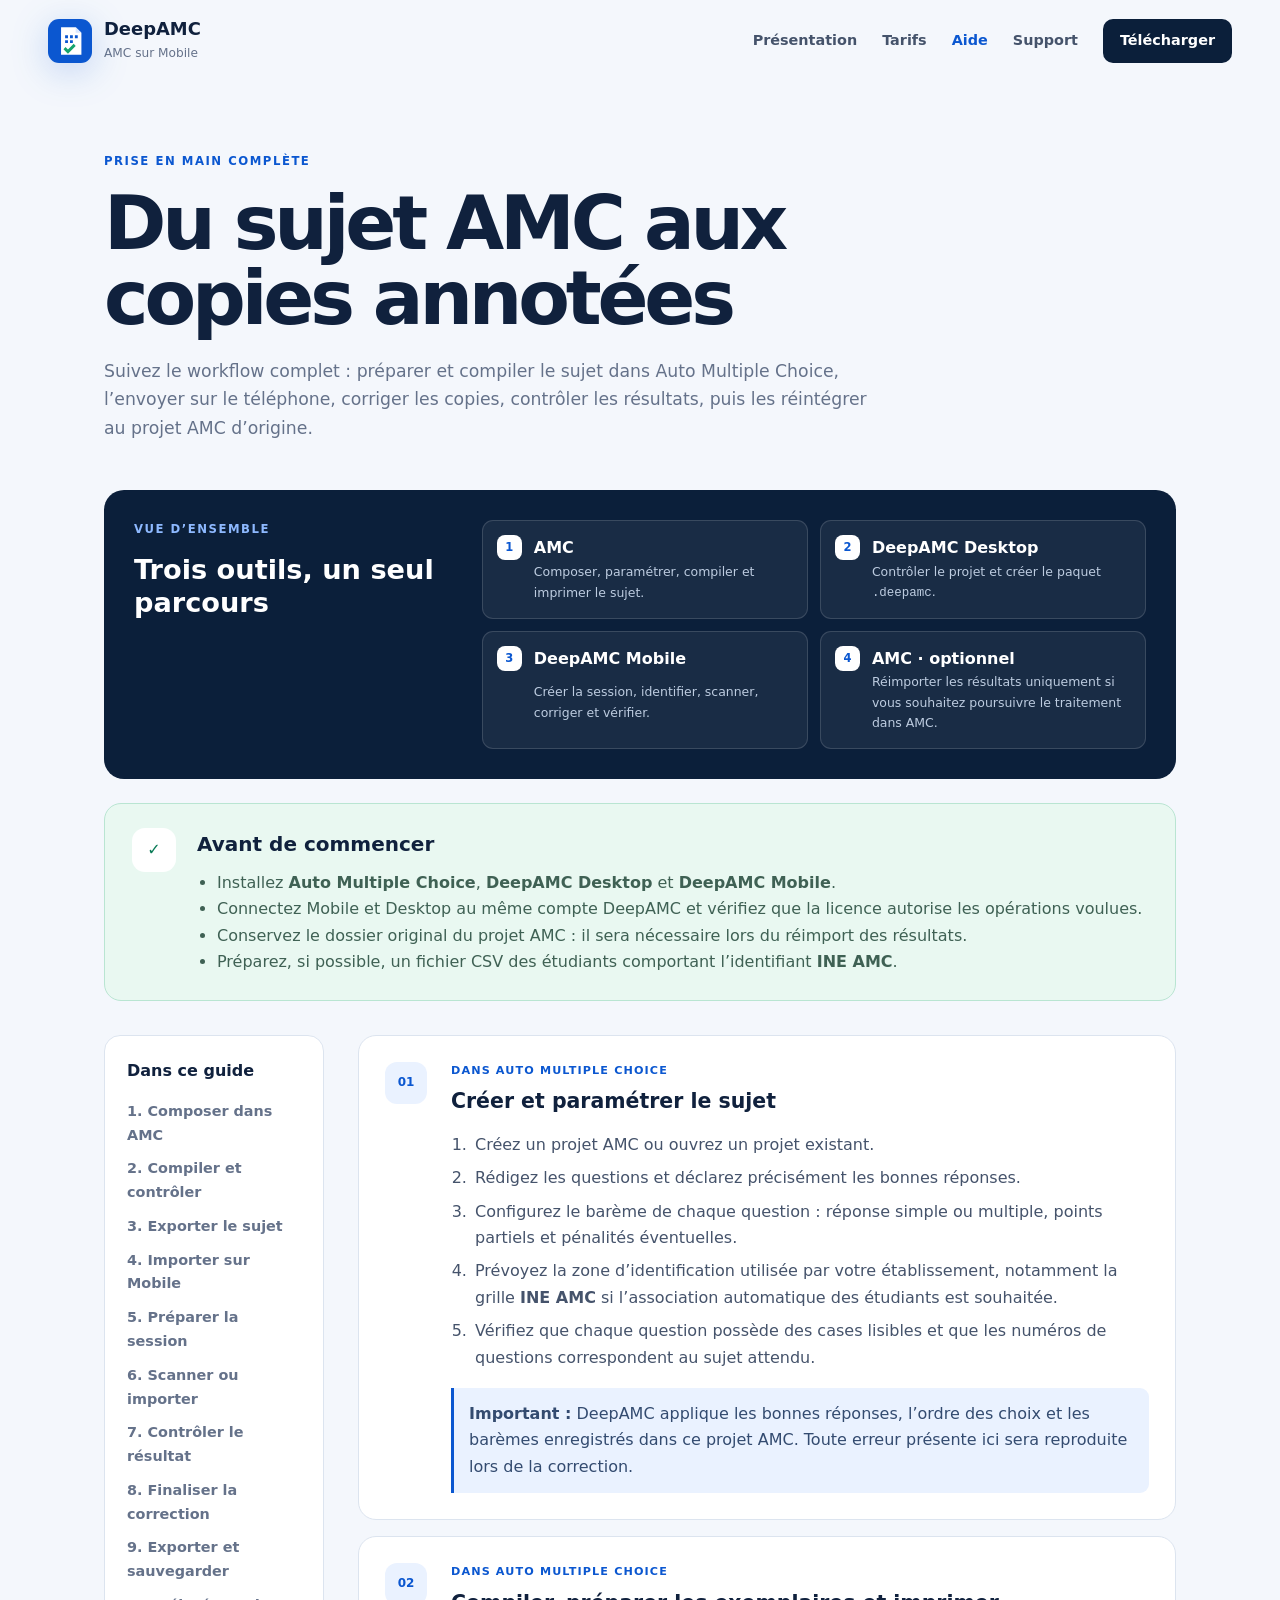
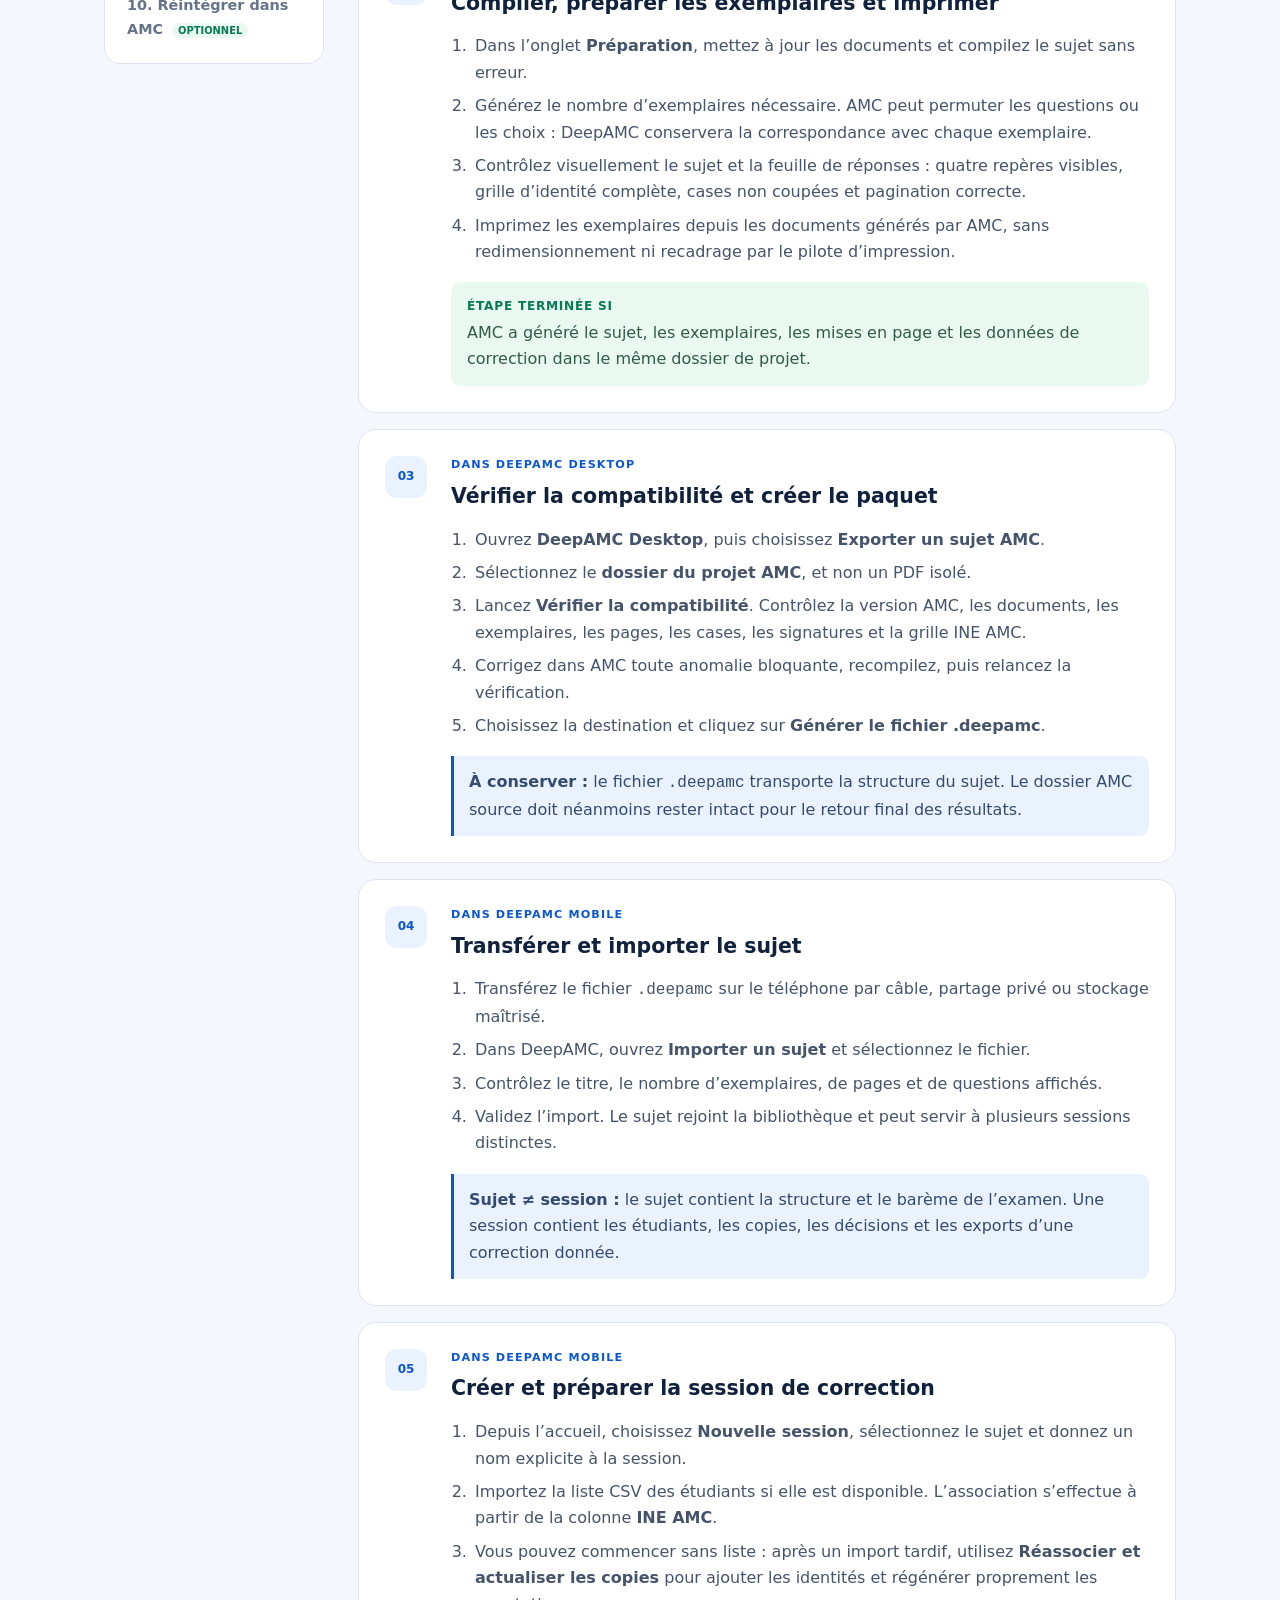
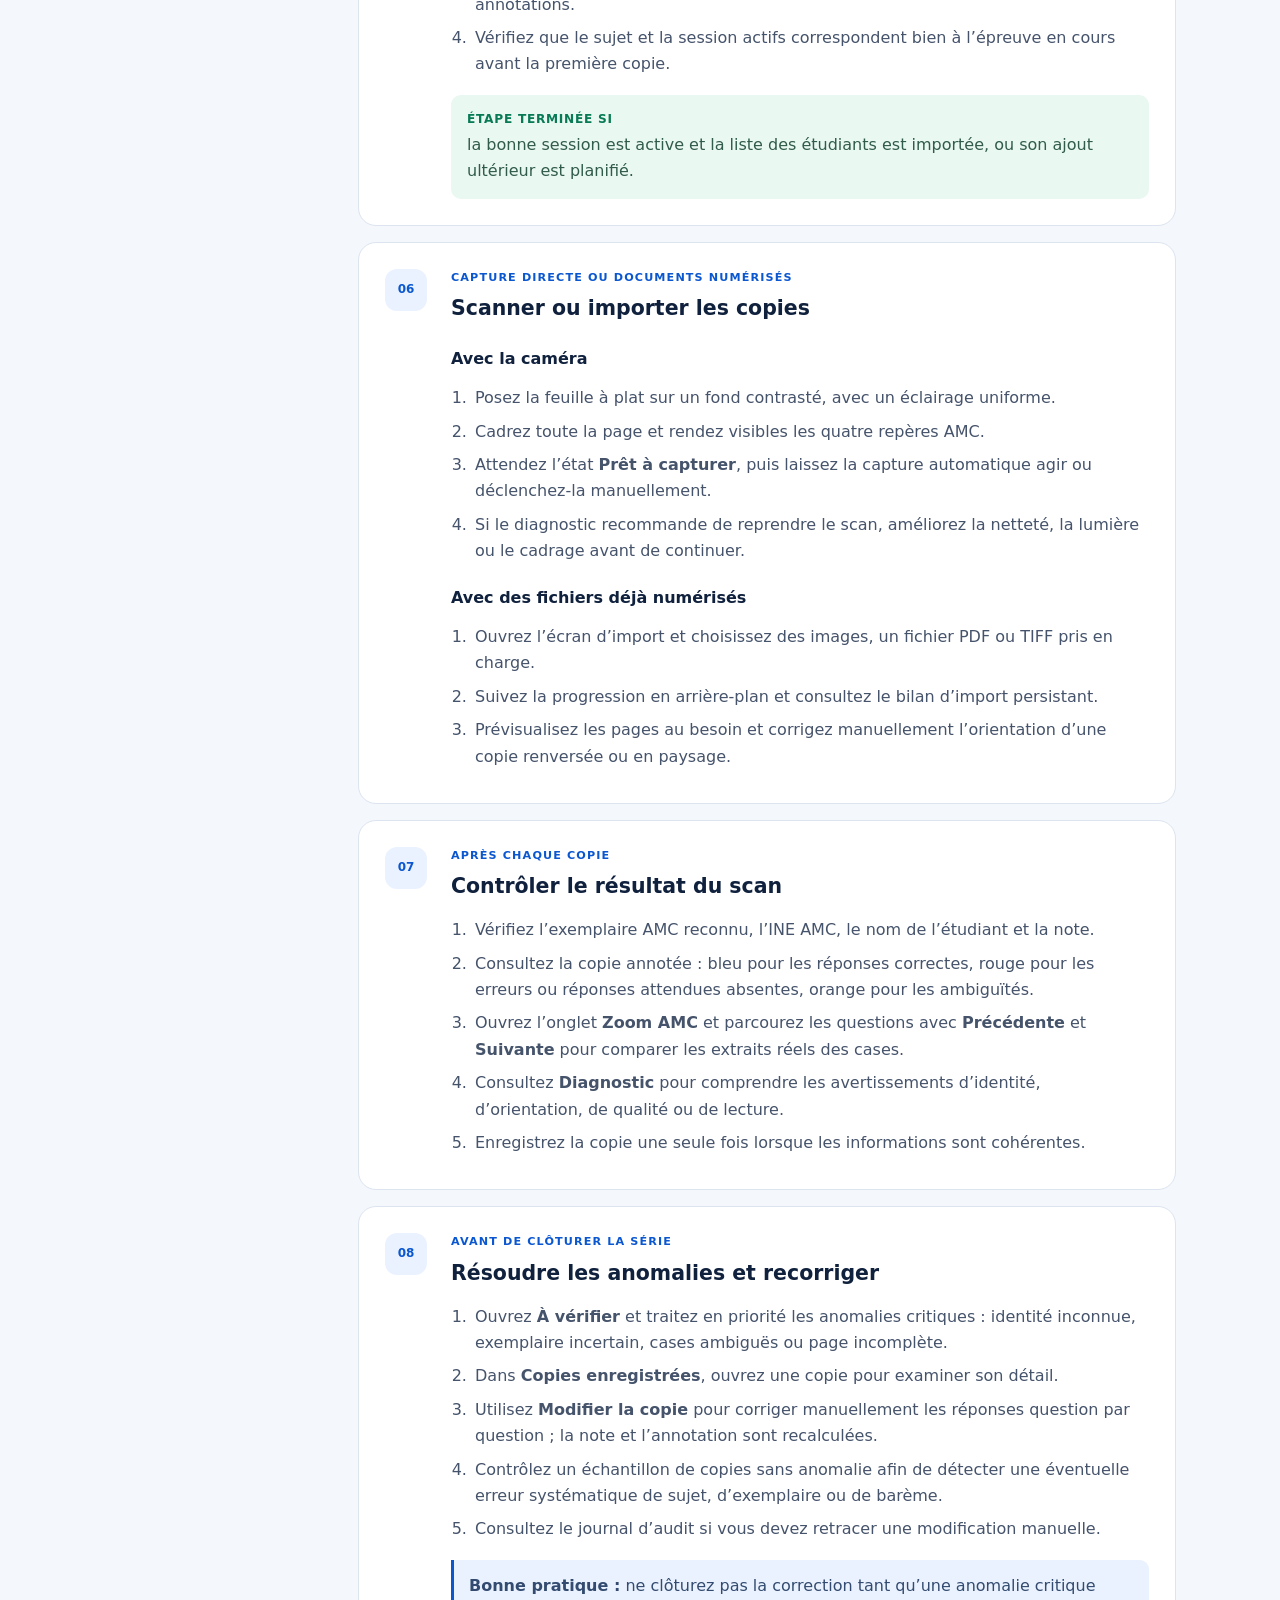
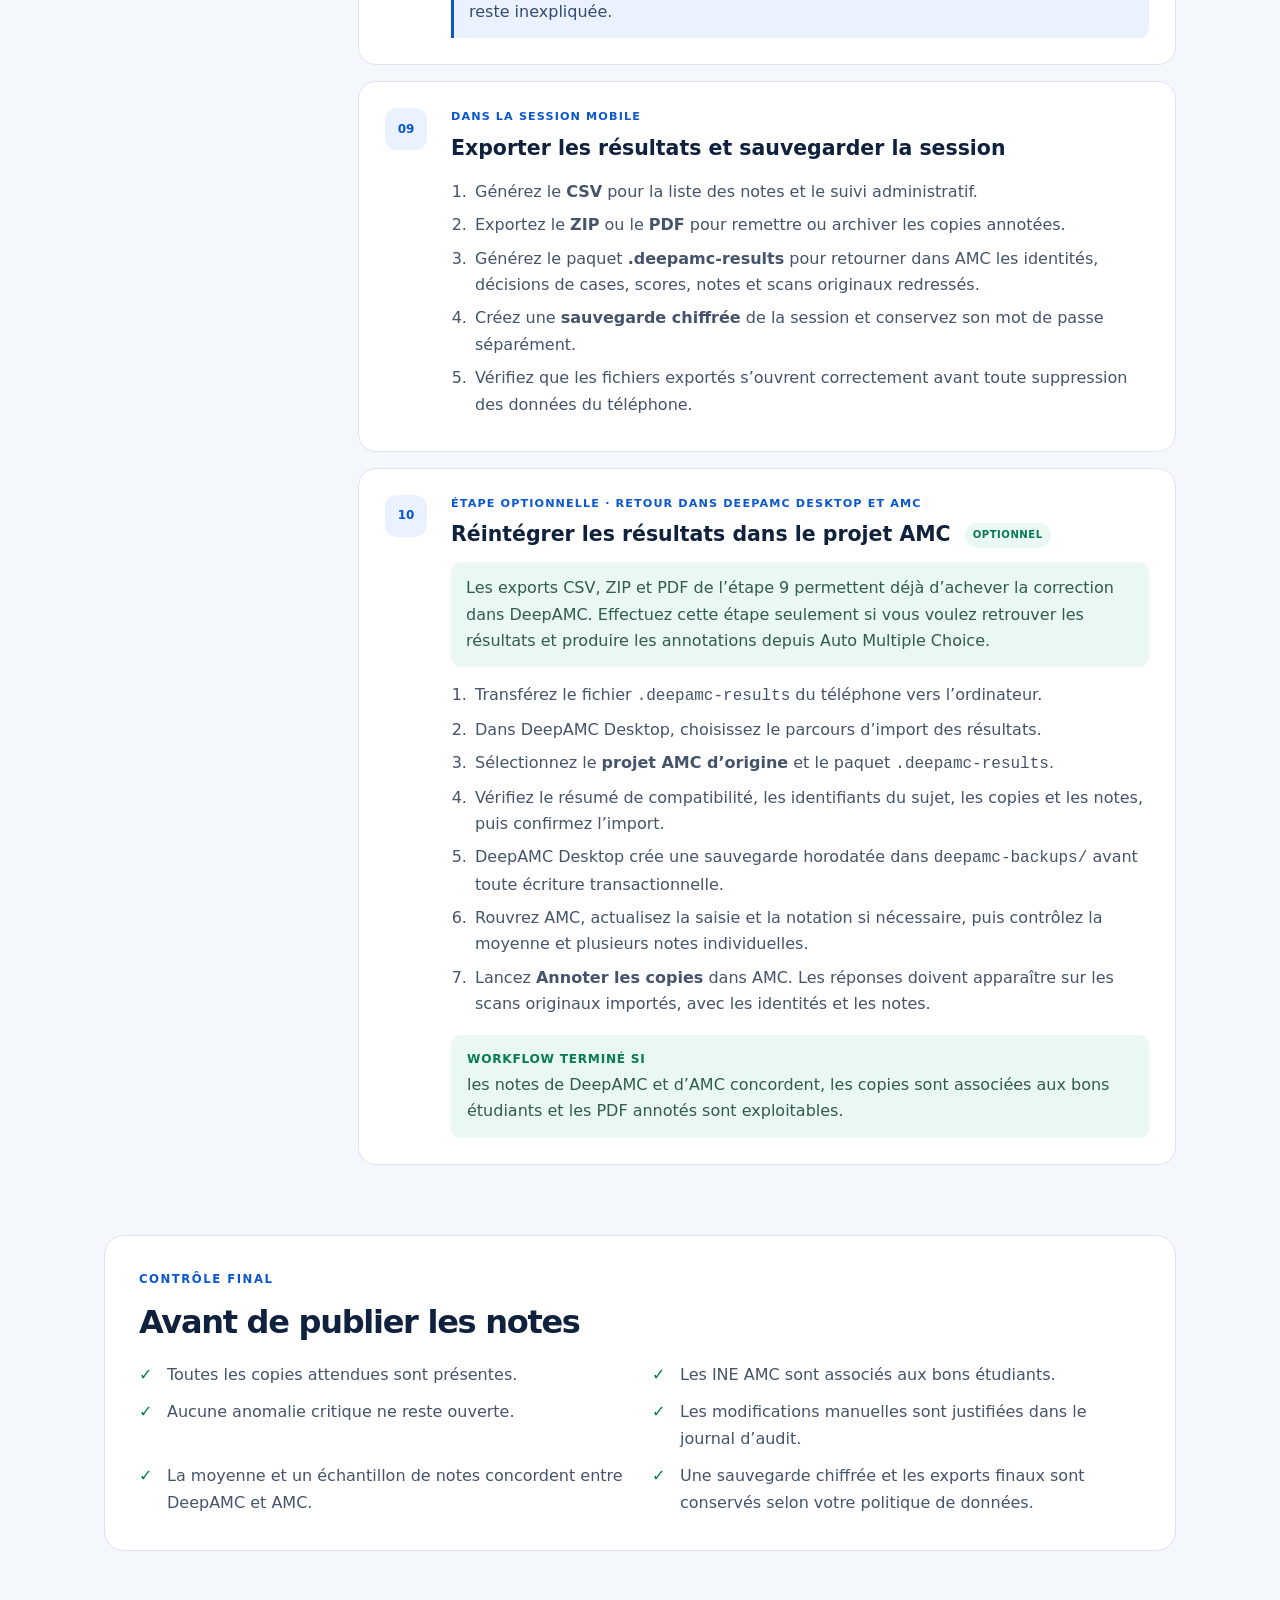
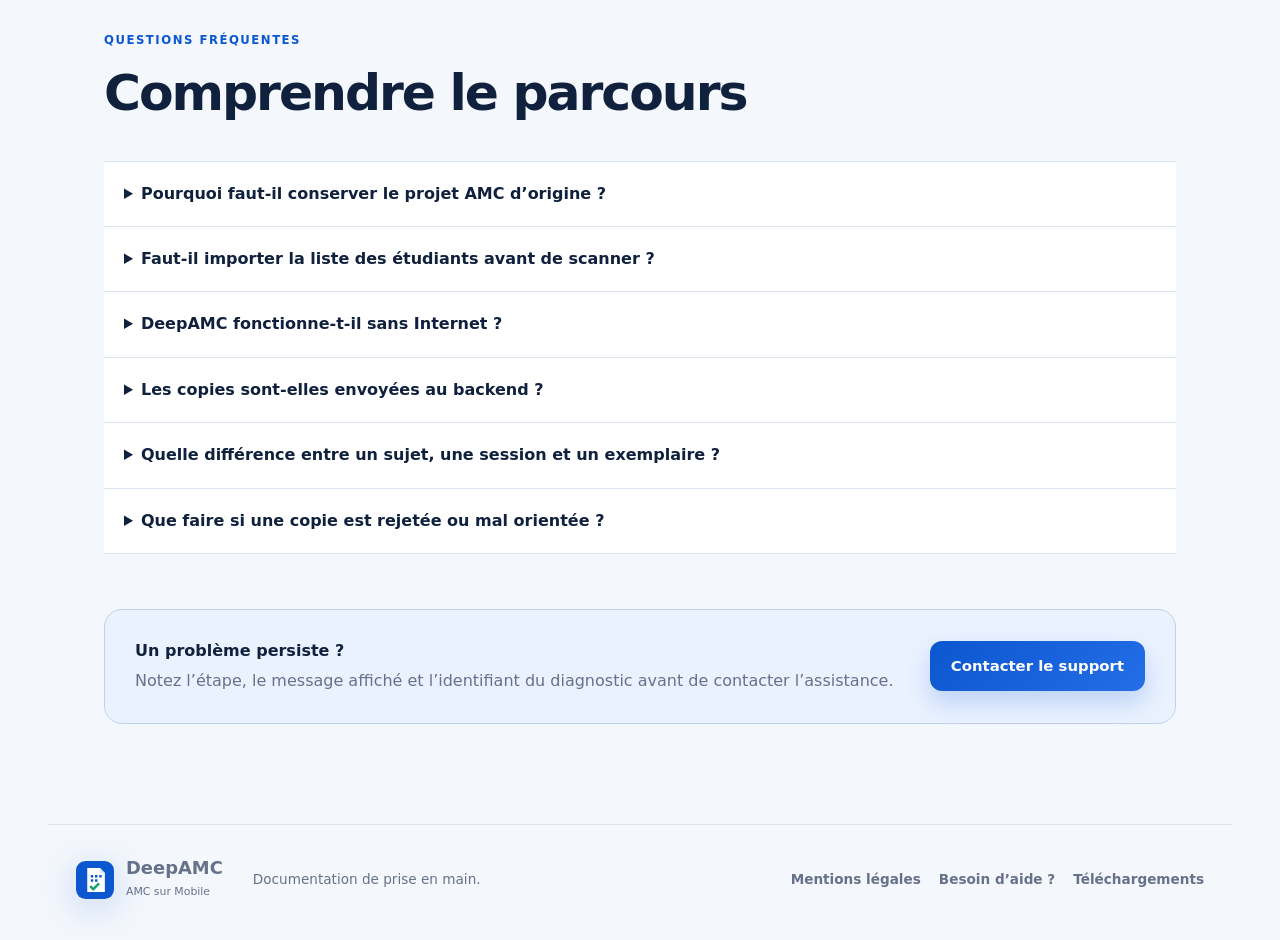
==== aide/index.html @ a76a03a8 "docs: mark AMC reimport as optional" ====
<!doctype html>
<html lang="fr">
<head>
  <meta charset="utf-8">
  <meta name="viewport" content="width=device-width, initial-scale=1">
  <meta name="description" content="Guide complet de prise en main de DeepAMC, de la préparation du sujet dans Auto Multiple Choice à la restitution des résultats.">
  <title>Prise en main complète — DeepAMC</title>
  <link rel="icon" href="/assets/deepamc-mark.svg" type="image/svg+xml">
  <link rel="stylesheet" href="/assets/site.css">
</head>
<body>
<a class="skip-link" href="#contenu">Aller au contenu</a>
<header class="site-header">
  <a class="brand" href="/"><img src="/assets/deepamc-mark.svg" alt="" width="44" height="44"><span><strong>DeepAMC</strong><small>AMC sur Mobile</small></span></a>
  <button class="menu-button" type="button" aria-expanded="false" aria-controls="main-navigation">Menu</button>
  <nav id="main-navigation"><a href="/">Présentation</a><a href="/tarifs/">Tarifs</a><a class="active" href="/aide/">Aide</a><a href="/support/">Support</a><a class="nav-download" href="/telechargements/">Télécharger</a></nav>
</header>

<main id="contenu" class="page-main">
  <section class="page-heading">
    <p class="eyebrow">PRISE EN MAIN COMPLÈTE</p>
    <h1>Du sujet AMC aux copies annotées</h1>
    <p>Suivez le workflow complet : préparer et compiler le sujet dans Auto Multiple Choice, l’envoyer sur le téléphone, corriger les copies, contrôler les résultats, puis les réintégrer au projet AMC d’origine.</p>
  </section>

  <section class="workflow-overview" aria-labelledby="workflow-title">
    <div><p class="eyebrow">VUE D’ENSEMBLE</p><h2 id="workflow-title">Trois outils, un seul parcours</h2></div>
    <ol>
      <li><strong>AMC</strong><span>Composer, paramétrer, compiler et imprimer le sujet.</span></li>
      <li><strong>DeepAMC Desktop</strong><span>Contrôler le projet et créer le paquet <code>.deepamc</code>.</span></li>
      <li><strong>DeepAMC Mobile</strong><span>Créer la session, identifier, scanner, corriger et vérifier.</span></li>
      <li><strong>AMC · optionnel</strong><span>Réimporter les résultats uniquement si vous souhaitez poursuivre le traitement dans AMC.</span></li>
    </ol>
  </section>

  <section class="prerequisite-card" aria-labelledby="prerequisite-title">
    <div class="prerequisite-icon" aria-hidden="true">✓</div>
    <div>
      <h2 id="prerequisite-title">Avant de commencer</h2>
      <ul>
        <li>Installez <strong>Auto Multiple Choice</strong>, <strong>DeepAMC Desktop</strong> et <strong>DeepAMC Mobile</strong>.</li>
        <li>Connectez Mobile et Desktop au même compte DeepAMC et vérifiez que la licence autorise les opérations voulues.</li>
        <li>Conservez le dossier original du projet AMC : il sera nécessaire lors du réimport des résultats.</li>
        <li>Préparez, si possible, un fichier CSV des étudiants comportant l’identifiant <strong>INE AMC</strong>.</li>
      </ul>
    </div>
  </section>

  <section class="guide-layout">
    <aside class="guide-index" aria-label="Sommaire du guide">
      <strong>Dans ce guide</strong>
      <a href="#composer">1. Composer dans AMC</a><a href="#compiler">2. Compiler et contrôler</a><a href="#exporter">3. Exporter le sujet</a><a href="#importer-sujet">4. Importer sur Mobile</a><a href="#session">5. Préparer la session</a><a href="#copies">6. Scanner ou importer</a><a href="#resultat">7. Contrôler le résultat</a><a href="#anomalies">8. Finaliser la correction</a><a href="#exports">9. Exporter et sauvegarder</a><a href="#retour-amc">10. Réintégrer dans AMC <em>Optionnel</em></a>
    </aside>

    <div class="guide-content">
      <article id="composer"><span>01</span><div>
        <p class="tool-label">DANS AUTO MULTIPLE CHOICE</p><h2>Créer et paramétrer le sujet</h2>
        <ol><li>Créez un projet AMC ou ouvrez un projet existant.</li><li>Rédigez les questions et déclarez précisément les bonnes réponses.</li><li>Configurez le barème de chaque question : réponse simple ou multiple, points partiels et pénalités éventuelles.</li><li>Prévoyez la zone d’identification utilisée par votre établissement, notamment la grille <strong>INE AMC</strong> si l’association automatique des étudiants est souhaitée.</li><li>Vérifiez que chaque question possède des cases lisibles et que les numéros de questions correspondent au sujet attendu.</li></ol>
        <p class="guide-note"><strong>Important :</strong> DeepAMC applique les bonnes réponses, l’ordre des choix et les barèmes enregistrés dans ce projet AMC. Toute erreur présente ici sera reproduite lors de la correction.</p>
      </div></article>

      <article id="compiler"><span>02</span><div>
        <p class="tool-label">DANS AUTO MULTIPLE CHOICE</p><h2>Compiler, préparer les exemplaires et imprimer</h2>
        <ol><li>Dans l’onglet <strong>Préparation</strong>, mettez à jour les documents et compilez le sujet sans erreur.</li><li>Générez le nombre d’exemplaires nécessaire. AMC peut permuter les questions ou les choix : DeepAMC conservera la correspondance avec chaque exemplaire.</li><li>Contrôlez visuellement le sujet et la feuille de réponses : quatre repères visibles, grille d’identité complète, cases non coupées et pagination correcte.</li><li>Imprimez les exemplaires depuis les documents générés par AMC, sans redimensionnement ni recadrage par le pilote d’impression.</li></ol>
        <div class="completion-check"><strong>Étape terminée si</strong><span>AMC a généré le sujet, les exemplaires, les mises en page et les données de correction dans le même dossier de projet.</span></div>
      </div></article>

      <article id="exporter"><span>03</span><div>
        <p class="tool-label">DANS DEEPAMC DESKTOP</p><h2>Vérifier la compatibilité et créer le paquet</h2>
        <ol><li>Ouvrez <strong>DeepAMC Desktop</strong>, puis choisissez <strong>Exporter un sujet AMC</strong>.</li><li>Sélectionnez le <strong>dossier du projet AMC</strong>, et non un PDF isolé.</li><li>Lancez <strong>Vérifier la compatibilité</strong>. Contrôlez la version AMC, les documents, les exemplaires, les pages, les cases, les signatures et la grille INE AMC.</li><li>Corrigez dans AMC toute anomalie bloquante, recompilez, puis relancez la vérification.</li><li>Choisissez la destination et cliquez sur <strong>Générer le fichier .deepamc</strong>.</li></ol>
        <p class="guide-note"><strong>À conserver :</strong> le fichier <code>.deepamc</code> transporte la structure du sujet. Le dossier AMC source doit néanmoins rester intact pour le retour final des résultats.</p>
      </div></article>

      <article id="importer-sujet"><span>04</span><div>
        <p class="tool-label">DANS DEEPAMC MOBILE</p><h2>Transférer et importer le sujet</h2>
        <ol><li>Transférez le fichier <code>.deepamc</code> sur le téléphone par câble, partage privé ou stockage maîtrisé.</li><li>Dans DeepAMC, ouvrez <strong>Importer un sujet</strong> et sélectionnez le fichier.</li><li>Contrôlez le titre, le nombre d’exemplaires, de pages et de questions affichés.</li><li>Validez l’import. Le sujet rejoint la bibliothèque et peut servir à plusieurs sessions distinctes.</li></ol>
        <p class="guide-note"><strong>Sujet ≠ session :</strong> le sujet contient la structure et le barème de l’examen. Une session contient les étudiants, les copies, les décisions et les exports d’une correction donnée.</p>
      </div></article>

      <article id="session"><span>05</span><div>
        <p class="tool-label">DANS DEEPAMC MOBILE</p><h2>Créer et préparer la session de correction</h2>
        <ol><li>Depuis l’accueil, choisissez <strong>Nouvelle session</strong>, sélectionnez le sujet et donnez un nom explicite à la session.</li><li>Importez la liste CSV des étudiants si elle est disponible. L’association s’effectue à partir de la colonne <strong>INE AMC</strong>.</li><li>Vous pouvez commencer sans liste : après un import tardif, utilisez <strong>Réassocier et actualiser les copies</strong> pour ajouter les identités et régénérer proprement les annotations.</li><li>Vérifiez que le sujet et la session actifs correspondent bien à l’épreuve en cours avant la première copie.</li></ol>
        <div class="completion-check"><strong>Étape terminée si</strong><span>la bonne session est active et la liste des étudiants est importée, ou son ajout ultérieur est planifié.</span></div>
      </div></article>

      <article id="copies"><span>06</span><div>
        <p class="tool-label">CAPTURE DIRECTE OU DOCUMENTS NUMÉRISÉS</p><h2>Scanner ou importer les copies</h2>
        <h3>Avec la caméra</h3><ol><li>Posez la feuille à plat sur un fond contrasté, avec un éclairage uniforme.</li><li>Cadrez toute la page et rendez visibles les quatre repères AMC.</li><li>Attendez l’état <strong>Prêt à capturer</strong>, puis laissez la capture automatique agir ou déclenchez-la manuellement.</li><li>Si le diagnostic recommande de reprendre le scan, améliorez la netteté, la lumière ou le cadrage avant de continuer.</li></ol>
        <h3>Avec des fichiers déjà numérisés</h3><ol><li>Ouvrez l’écran d’import et choisissez des images, un fichier PDF ou TIFF pris en charge.</li><li>Suivez la progression en arrière-plan et consultez le bilan d’import persistant.</li><li>Prévisualisez les pages au besoin et corrigez manuellement l’orientation d’une copie renversée ou en paysage.</li></ol>
      </div></article>

      <article id="resultat"><span>07</span><div>
        <p class="tool-label">APRÈS CHAQUE COPIE</p><h2>Contrôler le résultat du scan</h2>
        <ol><li>Vérifiez l’exemplaire AMC reconnu, l’INE AMC, le nom de l’étudiant et la note.</li><li>Consultez la copie annotée : bleu pour les réponses correctes, rouge pour les erreurs ou réponses attendues absentes, orange pour les ambiguïtés.</li><li>Ouvrez l’onglet <strong>Zoom AMC</strong> et parcourez les questions avec <strong>Précédente</strong> et <strong>Suivante</strong> pour comparer les extraits réels des cases.</li><li>Consultez <strong>Diagnostic</strong> pour comprendre les avertissements d’identité, d’orientation, de qualité ou de lecture.</li><li>Enregistrez la copie une seule fois lorsque les informations sont cohérentes.</li></ol>
      </div></article>

      <article id="anomalies"><span>08</span><div>
        <p class="tool-label">AVANT DE CLÔTURER LA SÉRIE</p><h2>Résoudre les anomalies et recorriger</h2>
        <ol><li>Ouvrez <strong>À vérifier</strong> et traitez en priorité les anomalies critiques : identité inconnue, exemplaire incertain, cases ambiguës ou page incomplète.</li><li>Dans <strong>Copies enregistrées</strong>, ouvrez une copie pour examiner son détail.</li><li>Utilisez <strong>Modifier la copie</strong> pour corriger manuellement les réponses question par question ; la note et l’annotation sont recalculées.</li><li>Contrôlez un échantillon de copies sans anomalie afin de détecter une éventuelle erreur systématique de sujet, d’exemplaire ou de barème.</li><li>Consultez le journal d’audit si vous devez retracer une modification manuelle.</li></ol>
        <p class="guide-note"><strong>Bonne pratique :</strong> ne clôturez pas la correction tant qu’une anomalie critique reste inexpliquée.</p>
      </div></article>

      <article id="exports"><span>09</span><div>
        <p class="tool-label">DANS LA SESSION MOBILE</p><h2>Exporter les résultats et sauvegarder la session</h2>
        <ol><li>Générez le <strong>CSV</strong> pour la liste des notes et le suivi administratif.</li><li>Exportez le <strong>ZIP</strong> ou le <strong>PDF</strong> pour remettre ou archiver les copies annotées.</li><li>Générez le paquet <strong>.deepamc-results</strong> pour retourner dans AMC les identités, décisions de cases, scores, notes et scans originaux redressés.</li><li>Créez une <strong>sauvegarde chiffrée</strong> de la session et conservez son mot de passe séparément.</li><li>Vérifiez que les fichiers exportés s’ouvrent correctement avant toute suppression des données du téléphone.</li></ol>
      </div></article>

      <article id="retour-amc"><span>10</span><div>
        <p class="tool-label">ÉTAPE OPTIONNELLE · RETOUR DANS DEEPAMC DESKTOP ET AMC</p><h2>Réintégrer les résultats dans le projet AMC <span class="optional-badge">Optionnel</span></h2>
        <p class="optional-intro">Les exports CSV, ZIP et PDF de l’étape 9 permettent déjà d’achever la correction dans DeepAMC. Effectuez cette étape seulement si vous voulez retrouver les résultats et produire les annotations depuis Auto Multiple Choice.</p>
        <ol><li>Transférez le fichier <code>.deepamc-results</code> du téléphone vers l’ordinateur.</li><li>Dans DeepAMC Desktop, choisissez le parcours d’import des résultats.</li><li>Sélectionnez le <strong>projet AMC d’origine</strong> et le paquet <code>.deepamc-results</code>.</li><li>Vérifiez le résumé de compatibilité, les identifiants du sujet, les copies et les notes, puis confirmez l’import.</li><li>DeepAMC Desktop crée une sauvegarde horodatée dans <code>deepamc-backups/</code> avant toute écriture transactionnelle.</li><li>Rouvrez AMC, actualisez la saisie et la notation si nécessaire, puis contrôlez la moyenne et plusieurs notes individuelles.</li><li>Lancez <strong>Annoter les copies</strong> dans AMC. Les réponses doivent apparaître sur les scans originaux importés, avec les identités et les notes.</li></ol>
        <div class="completion-check"><strong>Workflow terminé si</strong><span>les notes de DeepAMC et d’AMC concordent, les copies sont associées aux bons étudiants et les PDF annotés sont exploitables.</span></div>
      </div></article>
    </div>
  </section>

  <section class="final-checklist" aria-labelledby="final-checklist-title">
    <div class="section-heading"><p class="eyebrow">CONTRÔLE FINAL</p><h2 id="final-checklist-title">Avant de publier les notes</h2></div>
    <ul><li>Toutes les copies attendues sont présentes.</li><li>Les INE AMC sont associés aux bons étudiants.</li><li>Aucune anomalie critique ne reste ouverte.</li><li>Les modifications manuelles sont justifiées dans le journal d’audit.</li><li>La moyenne et un échantillon de notes concordent entre DeepAMC et AMC.</li><li>Une sauvegarde chiffrée et les exports finaux sont conservés selon votre politique de données.</li></ul>
  </section>

  <section class="faq">
    <div class="section-heading"><p class="eyebrow">QUESTIONS FRÉQUENTES</p><h2>Comprendre le parcours</h2></div>
    <details><summary>Pourquoi faut-il conserver le projet AMC d’origine ?</summary><p>Le paquet <code>.deepamc-results</code> est contrôlé puis réintégré dans le projet qui a servi à générer le sujet. Un autre projet, même visuellement identique, peut avoir des identifiants ou des géométries différents.</p></details>
    <details><summary>Faut-il importer la liste des étudiants avant de scanner ?</summary><p>C’est recommandé, mais pas obligatoire. Si la liste est ajoutée après les scans, lancez « Réassocier et actualiser les copies » pour récupérer les noms et prénoms et régénérer les annotations à partir des scans originaux.</p></details>
    <details><summary>DeepAMC fonctionne-t-il sans Internet ?</summary><p>La correction académique reste locale et peut fonctionner hors connexion tant que le droit hors ligne est valide. Une connexion périodique est nécessaire pour le compte et la licence.</p></details>
    <details><summary>Les copies sont-elles envoyées au backend ?</summary><p>Non. Le backend commercial ne reçoit ni copies, ni sujets, ni réponses, ni notes, ni listes d’étudiants.</p></details>
    <details><summary>Quelle différence entre un sujet, une session et un exemplaire ?</summary><p>Le sujet contient la structure et le barème. La session regroupe les copies d’une campagne de correction. Un exemplaire est une variante du sujet dont AMC peut avoir permuté les questions ou les choix.</p></details>
    <details><summary>Que faire si une copie est rejetée ou mal orientée ?</summary><p>Consultez le diagnostic et la prévisualisation. Reprenez le scan si la page est floue ou incomplète ; pour un document importé, utilisez les commandes d’orientation puis relancez son contrôle.</p></details>
  </section>

  <section class="notice-card help-support"><div><strong>Un problème persiste ?</strong><p>Notez l’étape, le message affiché et l’identifiant du diagnostic avant de contacter l’assistance.</p></div><a class="button primary" href="/support/">Contacter le support</a></section>
</main>

<footer><a class="brand footer-brand" href="/"><img src="/assets/deepamc-mark.svg" alt="" width="38" height="38"><span><strong>DeepAMC</strong><small>AMC sur Mobile</small></span></a><p>Documentation de prise en main.</p><div class="footer-links"><a href="/mentions-legales/">Mentions légales</a><a href="/support/">Besoin d’aide ?</a><a href="/telechargements/">Téléchargements</a></div></footer>
<script src="/assets/site.js"></script>
</body>
</html>
---- assets/site.css ----
:root {
  --navy: #0b1f3a;
  --navy-2: #142d52;
  --blue: #0b57d0;
  --blue-2: #246ee8;
  --green: #087a55;
  --canvas: #f4f7fc;
  --surface: #ffffff;
  --ink: #10213d;
  --muted: #65728a;
  --line: #dce4ef;
  --soft-blue: #eaf2ff;
  --soft-green: #e9f8f1;
  --soft-amber: #fff8e7;
  --amber: #9a5a00;
  --shadow: 0 24px 70px rgba(16, 33, 61, .12);
}

* { box-sizing: border-box; }
html { scroll-behavior: smooth; }
body { margin: 0; background: var(--canvas); color: var(--ink); font: 16px/1.65 Inter, "Segoe UI", system-ui, sans-serif; }
a { color: inherit; }
code { font-family: "Cascadia Code", Consolas, monospace; }
.skip-link { position: fixed; left: 16px; top: -80px; z-index: 100; background: #fff; color: var(--navy); padding: 10px 14px; border-radius: 8px; }
.skip-link:focus { top: 16px; }
.site-header { position: relative; z-index: 20; min-height: 82px; max-width: 1240px; margin: auto; padding: 16px 28px; display: flex; align-items: center; justify-content: space-between; gap: 24px; }
.brand { display: flex; align-items: center; gap: 12px; text-decoration: none; }
.brand img { filter: drop-shadow(0 8px 18px rgba(11, 87, 208, .22)); }
.brand strong, .brand small { display: block; }
.brand strong { font-size: 1.12rem; line-height: 1.15; }
.brand small { margin-top: 4px; color: var(--muted); font-size: .76rem; }
nav { display: flex; align-items: center; gap: 25px; }
nav a { color: #45536b; font-size: .9rem; font-weight: 750; text-decoration: none; }
nav a:hover, nav a.active { color: var(--blue); }
.nav-download { padding: 10px 17px; border-radius: 10px; background: var(--navy); color: #fff !important; }
.menu-button { display: none; min-height: 42px; padding: 0 14px; border: 1px solid var(--line); border-radius: 10px; background: #fff; color: var(--navy); font: inherit; font-weight: 800; }

.hero { max-width: 1240px; min-height: 700px; margin: auto; padding: 76px 28px 92px; display: grid; grid-template-columns: minmax(0, 1.08fr) minmax(380px, .92fr); align-items: center; gap: 70px; }
.eyebrow { margin: 0 0 15px; color: var(--blue); font-size: .73rem; font-weight: 850; letter-spacing: .13em; }
.hero h1 { max-width: 760px; margin: 0; font-size: clamp(3.15rem, 6vw, 5.45rem); line-height: .99; letter-spacing: -.062em; }
.hero-lead { max-width: 680px; margin: 28px 0; color: var(--muted); font-size: 1.14rem; line-height: 1.75; }
.hero-actions { display: flex; flex-wrap: wrap; gap: 12px; }
.button { display: inline-flex; align-items: center; justify-content: center; min-height: 50px; padding: 0 21px; border-radius: 12px; font-size: .93rem; font-weight: 800; text-decoration: none; transition: transform .16s ease, box-shadow .16s ease; }
.button.primary { background: linear-gradient(135deg, var(--blue), var(--blue-2)); color: #fff; box-shadow: 0 12px 24px rgba(11, 87, 208, .2); }
.button.secondary { border: 1px solid #c7d2e3; background: rgba(255, 255, 255, .72); }
.button.light { background: #fff; color: var(--navy); gap: 20px; }
.button:hover { transform: translateY(-1px); }
.button:focus-visible, a:focus-visible, button:focus-visible, summary:focus-visible { outline: 3px solid #79a9ff; outline-offset: 3px; }
.trust-list { display: flex; flex-wrap: wrap; gap: 23px; margin: 27px 0 0; padding: 0; list-style: none; color: #46546b; font-size: .84rem; font-weight: 700; }
.trust-list li::before { content: "✓"; color: var(--green); margin-right: 7px; font-weight: 900; }
.product-visual { position: relative; min-height: 600px; display: grid; place-items: center; }
.visual-halo { position: absolute; width: 500px; height: 500px; border-radius: 50%; background: radial-gradient(circle, #dbe8ff 0, #eaf1ff 54%, transparent 70%); }
.phone-frame { position: relative; width: 274px; height: 564px; overflow: hidden; border: 9px solid var(--navy); border-radius: 43px; background: #fff; box-shadow: 0 38px 80px rgba(11, 31, 58, .26); transform: rotate(2deg); }
.phone-frame img { width: 100%; height: 100%; object-fit: cover; object-position: top; }
.phone-speaker { position: absolute; z-index: 2; width: 76px; height: 18px; left: 50%; top: -3px; transform: translateX(-50%); border-radius: 0 0 14px 14px; background: var(--navy); }
.floating-proof { position: absolute; z-index: 3; width: 210px; padding: 14px 16px; border: 1px solid rgba(220, 228, 239, .86); border-radius: 14px; background: rgba(255, 255, 255, .94); box-shadow: 0 18px 45px rgba(16, 33, 61, .13); backdrop-filter: blur(10px); }
.floating-proof span { float: left; width: 36px; height: 36px; margin-right: 11px; border-radius: 10px; display: grid; place-items: center; background: var(--soft-green); color: var(--green); font-weight: 900; }
.floating-proof strong, .floating-proof small { display: block; }
.floating-proof strong { font-size: .81rem; }
.floating-proof small { color: var(--muted); font-size: .69rem; }
.proof-top { right: -6px; top: 110px; }
.proof-bottom { left: -18px; bottom: 95px; }

.academic-strip { max-width: 1184px; margin: 0 auto 92px; padding: 0 28px; display: grid; grid-template-columns: repeat(3, 1fr); border: 1px solid var(--line); border-radius: 16px; background: var(--surface); box-shadow: 0 10px 35px rgba(16, 33, 61, .05); }
.academic-strip div { display: flex; align-items: center; gap: 14px; padding: 23px; }
.academic-strip div + div { border-left: 1px solid var(--line); }
.academic-strip strong { color: var(--blue); font-size: .75rem; }
.academic-strip span { font-size: .88rem; font-weight: 750; }
.section { max-width: 1184px; margin: auto; padding: 86px 28px; }
.section-heading { max-width: 680px; margin-bottom: 40px; }
.section-heading h2, .privacy-section h2, .download-callout h2 { margin: 0 0 18px; font-size: clamp(2rem, 4vw, 3.15rem); line-height: 1.1; letter-spacing: -.04em; }
.section-heading > p:last-child { color: var(--muted); font-size: 1.02rem; }
.steps-grid { display: grid; grid-template-columns: repeat(3, 1fr); gap: 18px; }
.steps-grid article { min-height: 260px; padding: 28px; border: 1px solid var(--line); border-radius: 19px; background: var(--surface); box-shadow: 0 12px 35px rgba(16, 33, 61, .05); }
.step-number { display: grid; place-items: center; width: 40px; height: 40px; border-radius: 12px; background: var(--soft-blue); color: var(--blue); font-weight: 900; }
.steps-grid h3 { margin: 55px 0 8px; font-size: 1.34rem; }
.steps-grid p { margin: 0; color: var(--muted); }
.products-section { max-width: none; padding-left: max(28px, calc((100vw - 1128px) / 2)); padding-right: max(28px, calc((100vw - 1128px) / 2)); background: var(--navy); color: #fff; }
.products-section .eyebrow { color: #82b1ff; }
.products-grid { display: grid; grid-template-columns: repeat(2, 1fr); gap: 22px; }
.product-card { padding: 34px; border: 1px solid rgba(255, 255, 255, .16); border-radius: 22px; background: linear-gradient(145deg, #17365f, #102b4f); }
.desktop-card { background: linear-gradient(145deg, #312e81, #25205f); }
.product-icon, .release-icon { width: 52px; height: 52px; border-radius: 15px; display: grid; place-items: center; background: rgba(255, 255, 255, .13); font-size: 1.45rem; }
.product-label { display: block; margin-top: 32px; color: #9bbef4; font-size: .7rem; font-weight: 850; letter-spacing: .12em; }
.product-card h3 { margin: 7px 0; font-size: 1.75rem; }
.product-card > p { color: #c0cee0; }
.product-card ul { padding-left: 20px; color: #e5edf7; }
.privacy-section { max-width: 1128px; margin: 95px auto; padding: 42px; display: grid; grid-template-columns: auto minmax(250px, .9fr) minmax(280px, 1fr); align-items: center; gap: 32px; border: 1px solid #b9e5d2; border-radius: 22px; background: var(--soft-green); }
.privacy-symbol { width: 62px; height: 62px; border-radius: 18px; display: grid; place-items: center; background: #fff; color: var(--green); font-size: 1.6rem; }
.privacy-section h2 { margin: 0; font-size: 2.15rem; }
.privacy-section > p { color: #3f6154; }
.download-callout { max-width: 1128px; margin: 0 auto 100px; padding: 44px 48px; border-radius: 24px; display: flex; align-items: center; justify-content: space-between; gap: 35px; background: linear-gradient(130deg, var(--blue), #1e4fa3); color: #fff; }
.download-callout .eyebrow { color: #c9dcff; }
.download-callout h2 { font-size: 2.35rem; }
.download-callout p:last-child { margin-bottom: 0; color: #d9e6fb; }

.page-main, .legal-main { max-width: 1128px; min-height: calc(100vh - 190px); margin: auto; padding: 70px 28px 100px; }
.page-main.wide { max-width: 1240px; }
.page-heading { max-width: 780px; margin-bottom: 48px; }
.page-heading.centered { margin-left: auto; margin-right: auto; text-align: center; }
.page-heading h1 { margin: 0 0 20px; font-size: clamp(2.7rem, 6vw, 4.7rem); line-height: 1; letter-spacing: -.055em; }
.page-heading > p:last-child { color: var(--muted); font-size: 1.08rem; }
.release-grid { display: grid; grid-template-columns: repeat(2, 1fr); gap: 22px; }
.release-card, .price-card, .support-grid article { padding: 30px; border: 1px solid var(--line); border-radius: 20px; background: #fff; box-shadow: 0 15px 40px rgba(16, 33, 61, .06); }
.release-card.unavailable { background: #f8fafc; }
.release-top { display: flex; justify-content: space-between; align-items: center; }
.release-icon { background: var(--soft-blue); color: var(--blue); }
.availability { border-radius: 20px; padding: 5px 10px; background: #eef1f5; color: var(--muted); font-size: .72rem; font-weight: 850; }
.availability.ready { background: var(--soft-green); color: var(--green); }
.release-card h2 { margin: 8px 0; font-size: 1.65rem; }
.release-card > p { color: var(--muted); }
.release-card dl { margin: 26px 0; }
.release-card dl div { display: flex; justify-content: space-between; padding: 10px 0; border-top: 1px solid var(--line); font-size: .86rem; }
.release-card dt { color: var(--muted); }
.release-card dd { margin: 0; font-weight: 800; }
.full-width { width: 100%; }
.button.disabled { background: #e7ebf1; color: #8a95a7; cursor: not-allowed; }
.release-note { margin-bottom: 0; font-size: .78rem !important; }
.checksum { margin-top: 17px; color: var(--muted); font-size: .78rem; }
.checksum summary { cursor: pointer; font-weight: 750; }
.checksum code { display: block; margin-top: 10px; padding: 10px; overflow-wrap: anywhere; border-radius: 8px; background: #f6f8fb; color: #32415a; font-size: .7rem; }
.install-panel { margin-top: 24px; padding: 30px; border: 1px solid var(--line); border-radius: 20px; background: var(--navy); color: #fff; }
.install-panel > div { display: flex; align-items: center; gap: 13px; }
.install-panel h2 { font-size: 1.35rem; }
.install-panel ol { color: #e7edf6; }
.install-panel p { color: #b9c7d9; font-size: .88rem; }
.install-panel code { padding: 2px 5px; border-radius: 4px; background: #263e60; color: #fff; }

.pricing-grid { display: grid; grid-template-columns: repeat(4, 1fr); gap: 18px; align-items: stretch; }
.price-card { display: flex; flex-direction: column; }
.price-card.featured { border: 2px solid var(--blue); box-shadow: 0 20px 55px rgba(11, 87, 208, .16); }
.price-card h2 { min-height: 60px; margin: 22px 0 4px; font-size: 1.4rem; line-height: 1.2; }
.price { display: block; font-size: 2rem; line-height: 1.1; letter-spacing: -.04em; }
.price small { font-size: .82rem; letter-spacing: 0; }
.price-card > p { color: var(--muted); }
.price-card ul { margin: auto 0 0; padding: 22px 0 0; border-top: 1px solid var(--line); list-style: none; }
.price-card li { margin: 8px 0; }
.price-card li::before { content: "✓"; margin-right: 8px; color: var(--green); font-weight: 900; }
.notice-card { margin-top: 28px; padding: 28px 30px; display: flex; align-items: center; justify-content: space-between; gap: 25px; border: 1px solid #bed1ef; border-radius: 18px; background: var(--soft-blue); }
.notice-card p { margin: 4px 0 0; color: var(--muted); }

.guide-layout { display: grid; grid-template-columns: 220px 1fr; gap: 34px; align-items: start; }
.guide-index { position: sticky; top: 20px; padding: 22px; display: grid; gap: 10px; border: 1px solid var(--line); border-radius: 16px; background: #fff; }
.guide-index strong { margin-bottom: 6px; }
.guide-index a { color: var(--muted); font-size: .9rem; font-weight: 700; text-decoration: none; }
.guide-index a:hover { color: var(--blue); }
.guide-index a em { margin-left: 4px; padding: 2px 6px; border-radius: 10px; background: var(--soft-green); color: var(--green); font-size: .62rem; font-style: normal; text-transform: uppercase; }
.guide-content { display: grid; gap: 16px; }
.guide-content article { padding: 26px; display: grid; grid-template-columns: 48px 1fr; gap: 18px; border: 1px solid var(--line); border-radius: 18px; background: #fff; }
.guide-content article > span { width: 42px; height: 42px; display: grid; place-items: center; border-radius: 12px; background: var(--soft-blue); color: var(--blue); font-size: .75rem; font-weight: 900; }
.guide-content h2 { margin: 0 0 6px; font-size: 1.28rem; }
.guide-content p { margin: 0; color: var(--muted); }
.guide-content h3 { margin: 20px 0 5px; font-size: 1rem; }
.guide-content ol, .guide-content ul { margin: 13px 0 0; padding-left: 21px; color: #45536b; }
.guide-content li { margin: 7px 0; padding-left: 3px; }
.guide-content .tool-label { margin-bottom: 5px; color: var(--blue); font-size: .7rem; font-weight: 850; letter-spacing: .1em; }
.guide-content .guide-note { margin-top: 17px; padding: 13px 15px; border-left: 3px solid var(--blue); border-radius: 0 9px 9px 0; background: var(--soft-blue); color: #334b70; }
.guide-content .optional-intro { margin: 10px 0 15px; padding: 13px 15px; border-radius: 10px; background: var(--soft-green); color: #315b4b; }
.optional-badge { display: inline-block; margin-left: 7px; padding: 4px 8px; vertical-align: middle; border-radius: 20px; background: var(--soft-green); color: var(--green); font-size: .63rem; font-weight: 900; letter-spacing: .05em; text-transform: uppercase; }
.completion-check { margin-top: 17px; padding: 14px 16px; display: grid; gap: 3px; border-radius: 10px; background: var(--soft-green); color: #315b4b; }
.completion-check strong { color: var(--green); font-size: .76rem; text-transform: uppercase; letter-spacing: .06em; }
.workflow-overview { margin-bottom: 24px; padding: 30px; display: grid; grid-template-columns: minmax(190px, .65fr) 1.35fr; gap: 28px; border-radius: 20px; background: var(--navy); color: #fff; }
.workflow-overview h2 { margin: 0; font-size: 1.7rem; line-height: 1.2; }
.workflow-overview .eyebrow { color: #8eb9ff; }
.workflow-overview ol { margin: 0; padding: 0; display: grid; grid-template-columns: repeat(2, 1fr); gap: 12px; list-style: none; counter-reset: workflow; }
.workflow-overview li { padding: 14px; display: grid; grid-template-columns: 28px 1fr; column-gap: 9px; border: 1px solid rgba(255,255,255,.14); border-radius: 11px; background: rgba(255,255,255,.06); counter-increment: workflow; }
.workflow-overview li::before { content: counter(workflow); grid-row: 1 / 3; width: 25px; height: 25px; display: grid; place-items: center; border-radius: 8px; background: #fff; color: var(--blue); font-size: .72rem; font-weight: 900; }
.workflow-overview li strong, .workflow-overview li span { display: block; }
.workflow-overview li span { color: #bdcce0; font-size: .78rem; }
.prerequisite-card { margin-bottom: 34px; padding: 24px 27px; display: grid; grid-template-columns: 48px 1fr; gap: 17px; border: 1px solid #b9e5d2; border-radius: 17px; background: var(--soft-green); }
.prerequisite-icon { width: 44px; height: 44px; display: grid; place-items: center; border-radius: 13px; background: #fff; color: var(--green); font-weight: 900; }
.prerequisite-card h2 { margin: 0; font-size: 1.25rem; }
.prerequisite-card ul { margin: 9px 0 0; padding-left: 20px; color: #3f6154; }
.final-checklist { margin-top: 70px; padding: 34px; border: 1px solid var(--line); border-radius: 20px; background: #fff; }
.final-checklist .section-heading { margin-bottom: 22px; }
.final-checklist .section-heading h2 { font-size: 2rem; }
.final-checklist ul { margin: 0; padding: 0; display: grid; grid-template-columns: repeat(2, 1fr); gap: 11px 24px; list-style: none; }
.final-checklist li { position: relative; padding-left: 28px; color: #45536b; }
.final-checklist li::before { content: "✓"; position: absolute; left: 0; color: var(--green); font-weight: 900; }
.help-support { margin-top: 55px; }
.faq { margin-top: 80px; }
.faq details { border-top: 1px solid var(--line); background: #fff; }
.faq details:last-child { border-bottom: 1px solid var(--line); }
.faq summary { padding: 19px 20px; cursor: pointer; font-weight: 800; }
.faq details p { max-width: 780px; margin: 0; padding: 0 20px 20px; color: var(--muted); }

.support-grid { display: grid; grid-template-columns: repeat(3, 1fr); gap: 18px; }
.support-grid article { min-height: 270px; }
.support-icon { width: 42px; height: 42px; display: grid; place-items: center; border-radius: 12px; background: var(--soft-blue); color: var(--blue); font-weight: 900; }
.support-grid h2 { margin-top: 38px; font-size: 1.35rem; }
.support-grid p { color: var(--muted); }
.support-grid a { color: var(--blue); font-weight: 800; text-decoration: none; }
.warning-panel, .legal-warning { margin-top: 26px; padding: 24px 26px; border: 1px solid #f1cf8a; border-radius: 16px; background: var(--soft-amber); color: #633d08; }
.warning-panel p, .legal-warning p { margin-bottom: 0; }

.draft-badge { display: inline-block; margin-bottom: 26px; padding: 6px 11px; border-radius: 20px; background: var(--soft-amber); color: var(--amber); font-size: .75rem; font-weight: 850; }
.legal-content { max-width: 820px; padding: 38px 42px; border: 1px solid var(--line); border-radius: 20px; background: #fff; }
.legal-content h2 { margin: 34px 0 9px; font-size: 1.25rem; }
.legal-content h2:first-child { margin-top: 0; }
.legal-content > p { color: #526078; }

footer { max-width: 1184px; margin: auto; padding: 30px 28px 42px; border-top: 1px solid var(--line); display: flex; align-items: center; gap: 30px; color: var(--muted); font-size: .85rem; }
footer p { margin-right: auto; }
.footer-links { display: flex; flex-wrap: wrap; justify-content: flex-end; gap: 18px; }
.footer-links a { font-weight: 750; text-decoration: none; }
.footer-brand small { font-size: .68rem; }

@media (max-width: 1020px) {
  .pricing-grid { grid-template-columns: repeat(2, 1fr); }
}

@media (max-width: 900px) {
  .hero { grid-template-columns: 1fr; padding-top: 55px; }
  .product-visual { min-height: 580px; }
  .academic-strip { grid-template-columns: 1fr; }
  .academic-strip div + div { border-left: 0; border-top: 1px solid var(--line); }
  .steps-grid, .products-grid, .release-grid, .support-grid { grid-template-columns: 1fr; }
  .privacy-section { grid-template-columns: auto 1fr; }
  .privacy-section > p { grid-column: 1 / -1; }
  .download-callout { align-items: flex-start; flex-direction: column; }
  .workflow-overview { grid-template-columns: 1fr; }
  .menu-button { display: inline-flex; align-items: center; }
  nav { position: absolute; display: none; top: 72px; left: 20px; right: 20px; padding: 14px; flex-direction: column; align-items: stretch; gap: 5px; border: 1px solid var(--line); border-radius: 14px; background: #fff; box-shadow: var(--shadow); }
  nav.open { display: flex; }
  nav a { min-height: 44px; padding: 10px 12px; border-radius: 8px; }
}

@media (max-width: 680px) {
  .site-header { padding: 16px 20px; }
  .brand small { display: none; }
  .hero { padding: 48px 20px 65px; gap: 20px; }
  .hero h1 { font-size: clamp(3rem, 15vw, 4.3rem); }
  .hero-lead { font-size: 1rem; }
  .product-visual { min-height: 510px; }
  .phone-frame { width: 230px; height: 475px; }
  .floating-proof { width: 180px; }
  .proof-top { right: 0; }
  .proof-bottom { left: 0; }
  .academic-strip { margin: 0 20px 45px; padding: 0; }
  .section, .page-main, .legal-main { padding: 60px 20px 80px; }
  .products-section { padding-left: 20px; padding-right: 20px; }
  .privacy-section { margin: 55px 20px; padding: 26px; grid-template-columns: 1fr; }
  .privacy-section > p { grid-column: auto; }
  .download-callout { margin: 0 20px 70px; padding: 30px; }
  .download-callout h2 { font-size: 2rem; }
  .page-heading h1 { font-size: 3rem; }
  .pricing-grid { grid-template-columns: 1fr; }
  .price-card h2 { min-height: auto; }
  .notice-card { align-items: flex-start; flex-direction: column; }
  .guide-layout { grid-template-columns: 1fr; }
  .guide-index { position: static; }
  .guide-content article { padding: 21px 18px; grid-template-columns: 38px 1fr; gap: 12px; }
  .guide-content article > span { width: 36px; height: 36px; }
  .workflow-overview { padding: 24px 20px; }
  .workflow-overview ol, .final-checklist ul { grid-template-columns: 1fr; }
  .prerequisite-card { padding: 21px 18px; grid-template-columns: 1fr; }
  .final-checklist { padding: 27px 22px; }
  .legal-content { padding: 27px 23px; }
  footer { align-items: flex-start; flex-direction: column; padding: 28px 20px 38px; }
  footer p { margin: 0; }
  .footer-links { justify-content: flex-start; }
}

@media (prefers-reduced-motion: reduce) {
  html { scroll-behavior: auto; }
  .button { transition: none; }
}
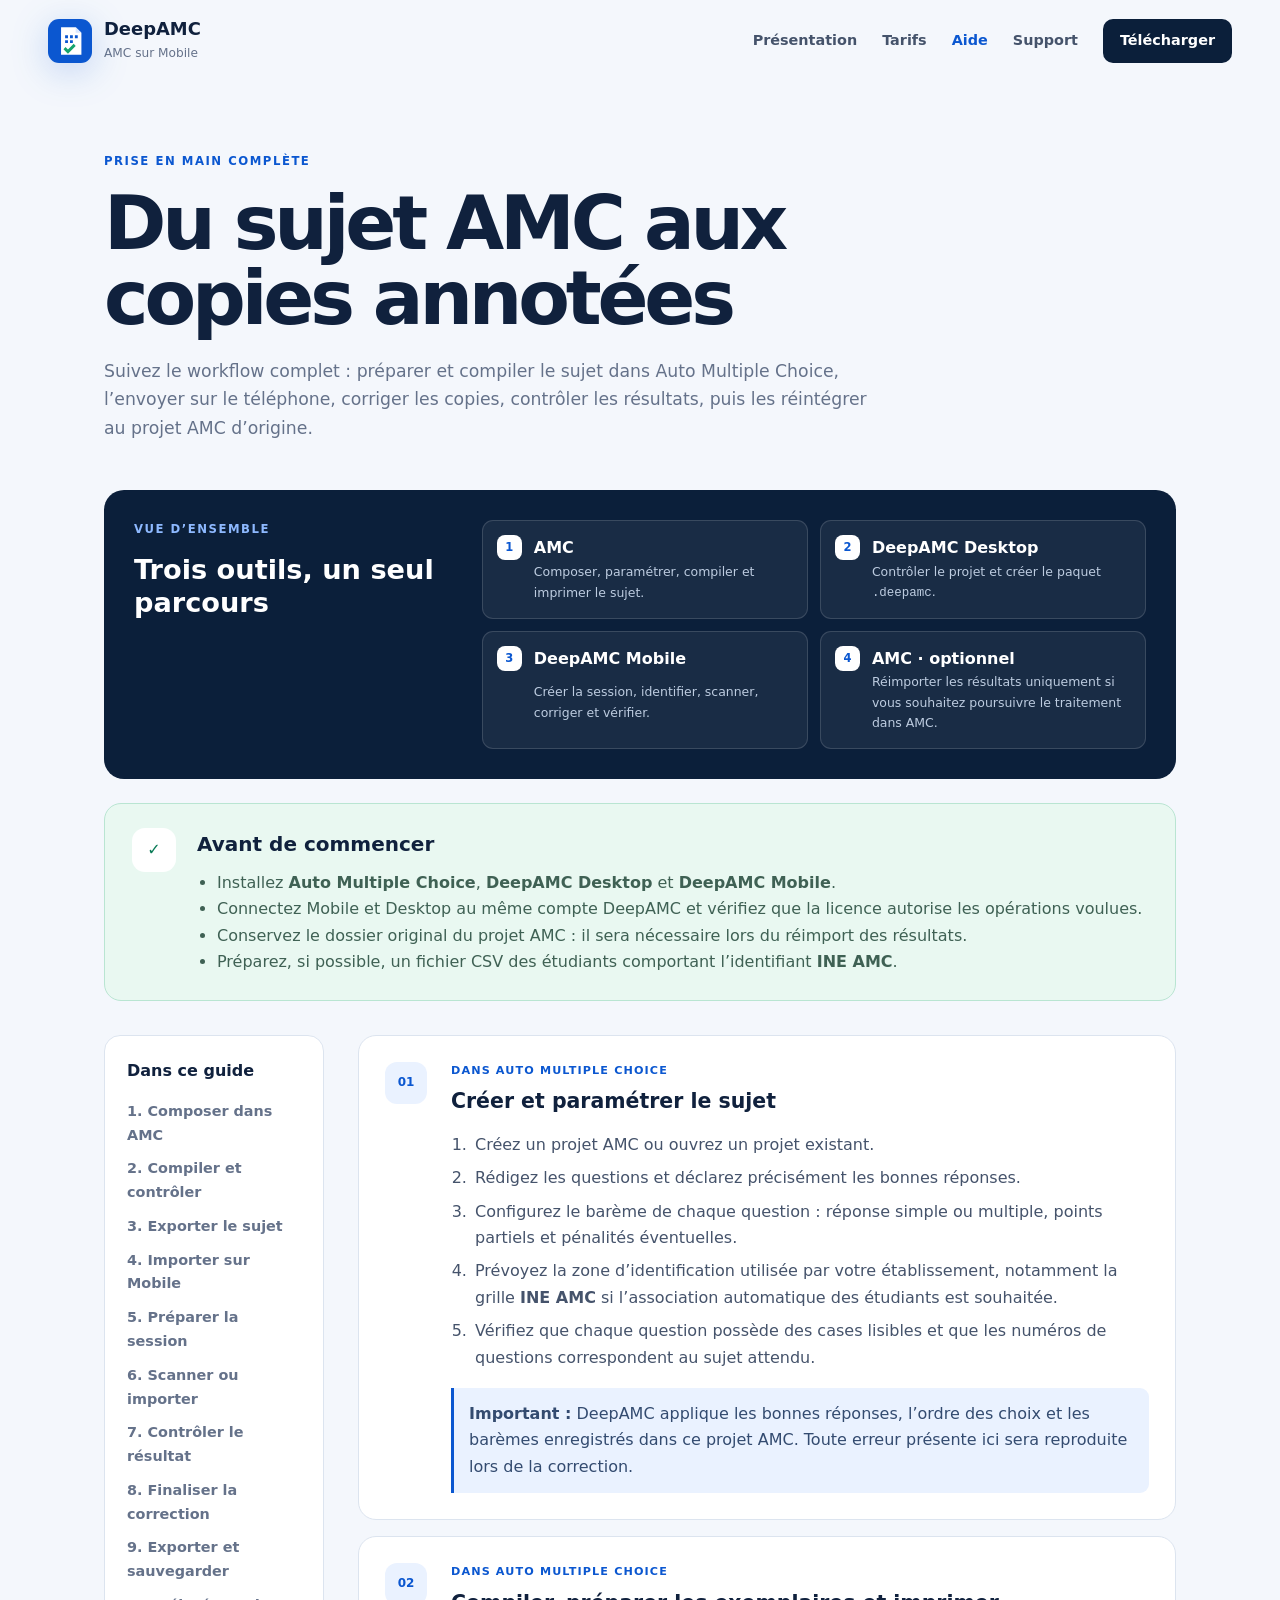
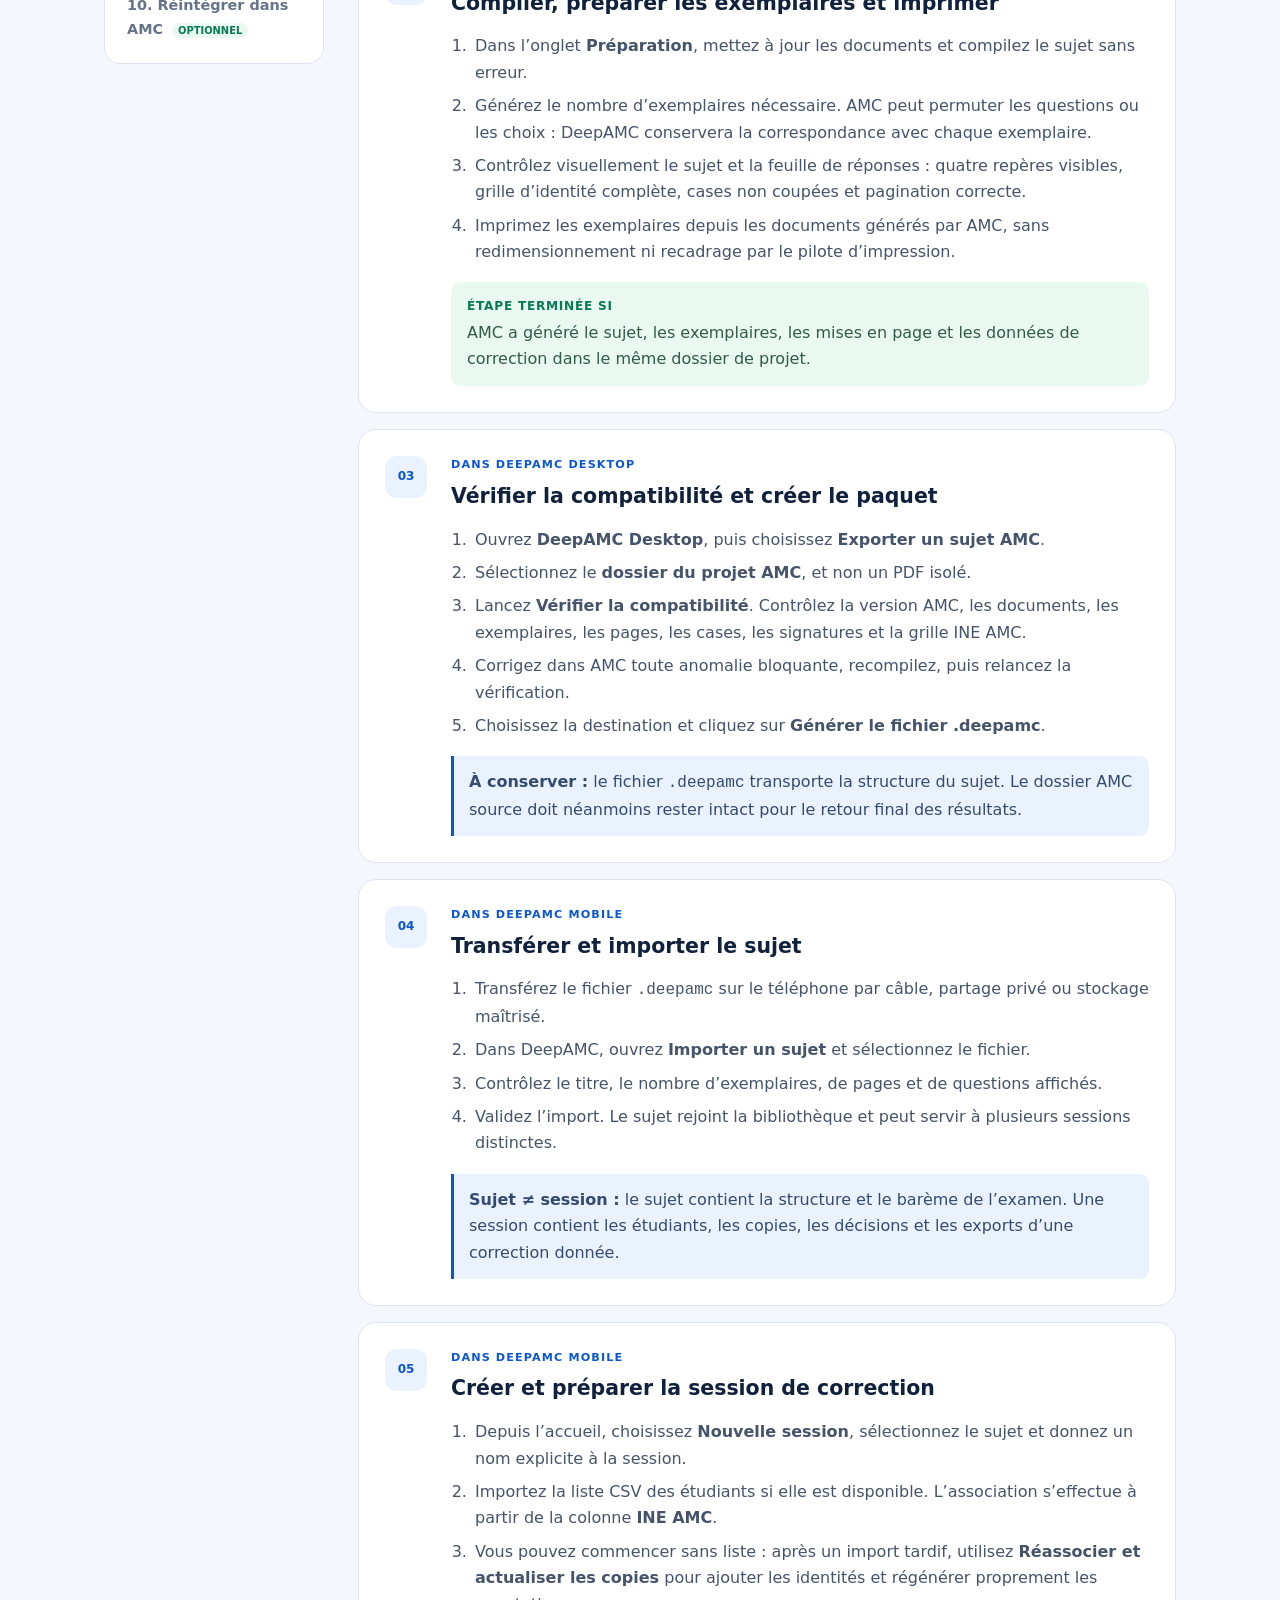
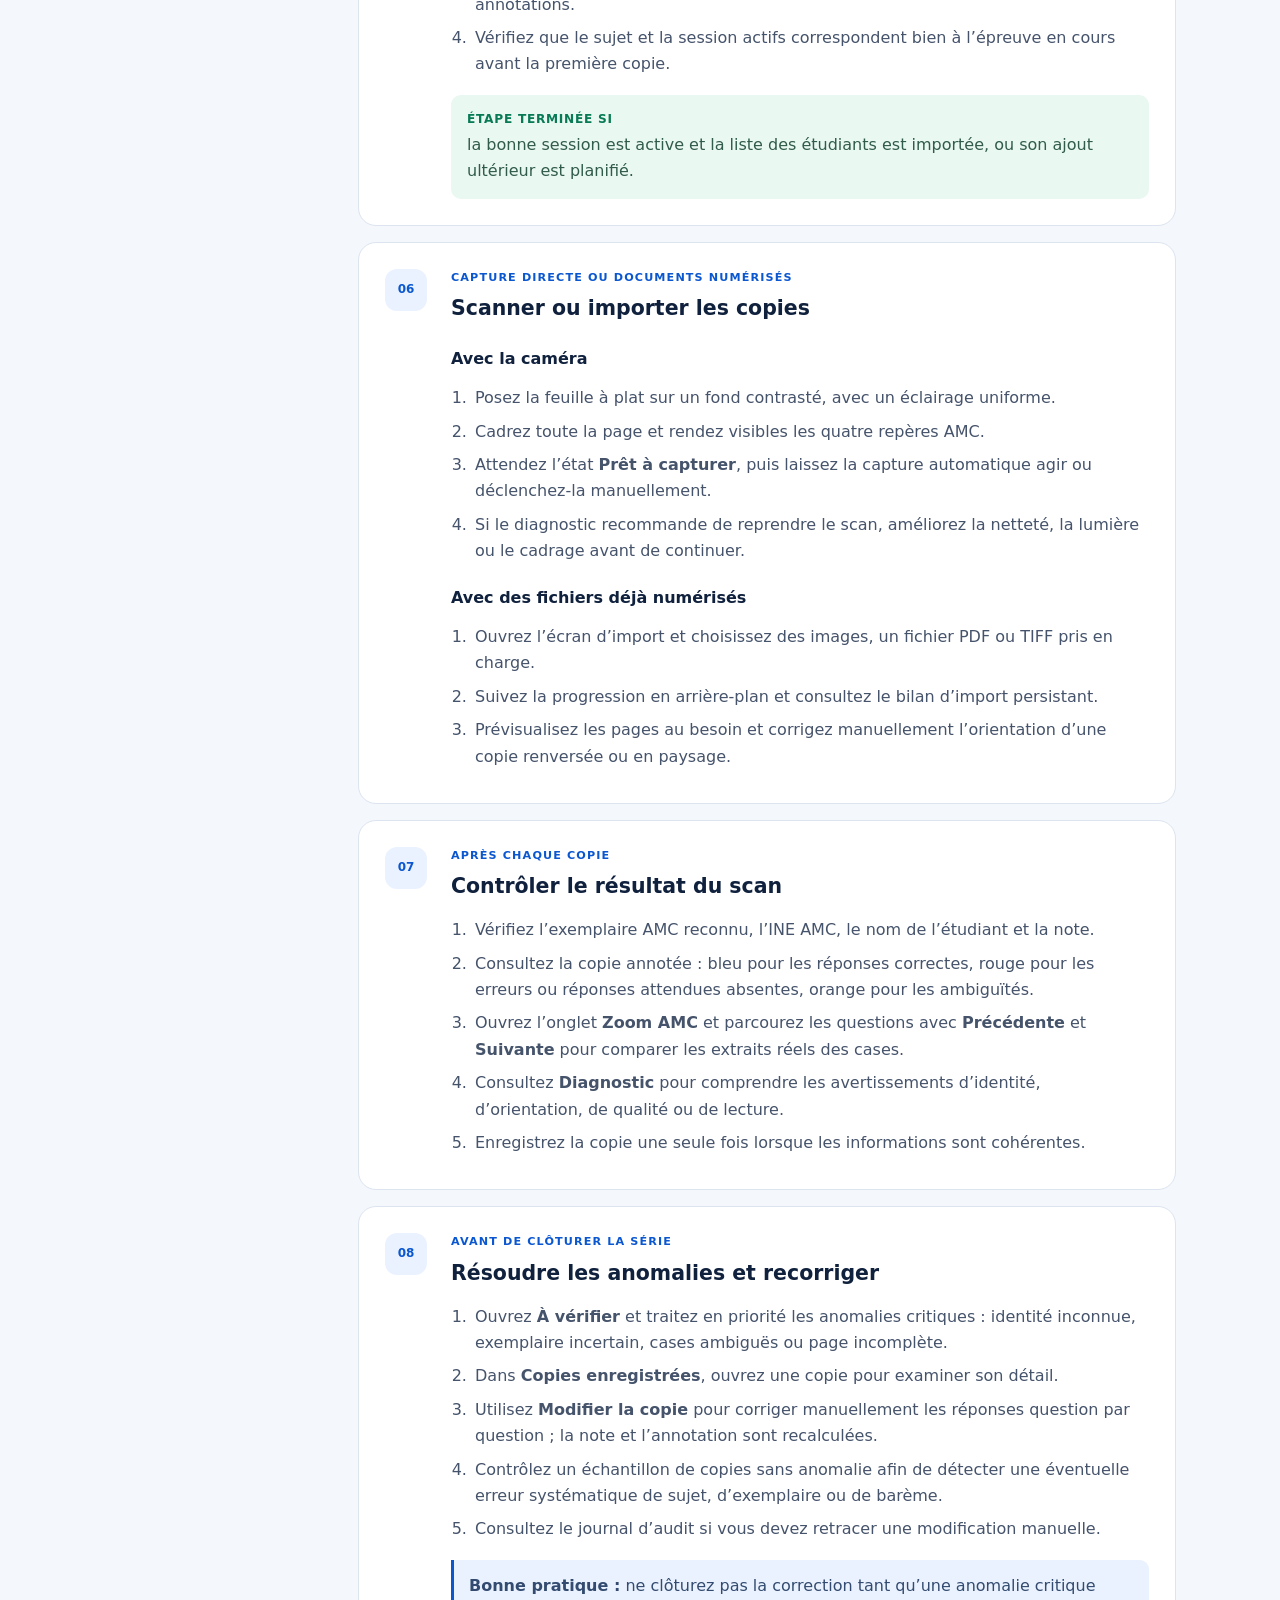
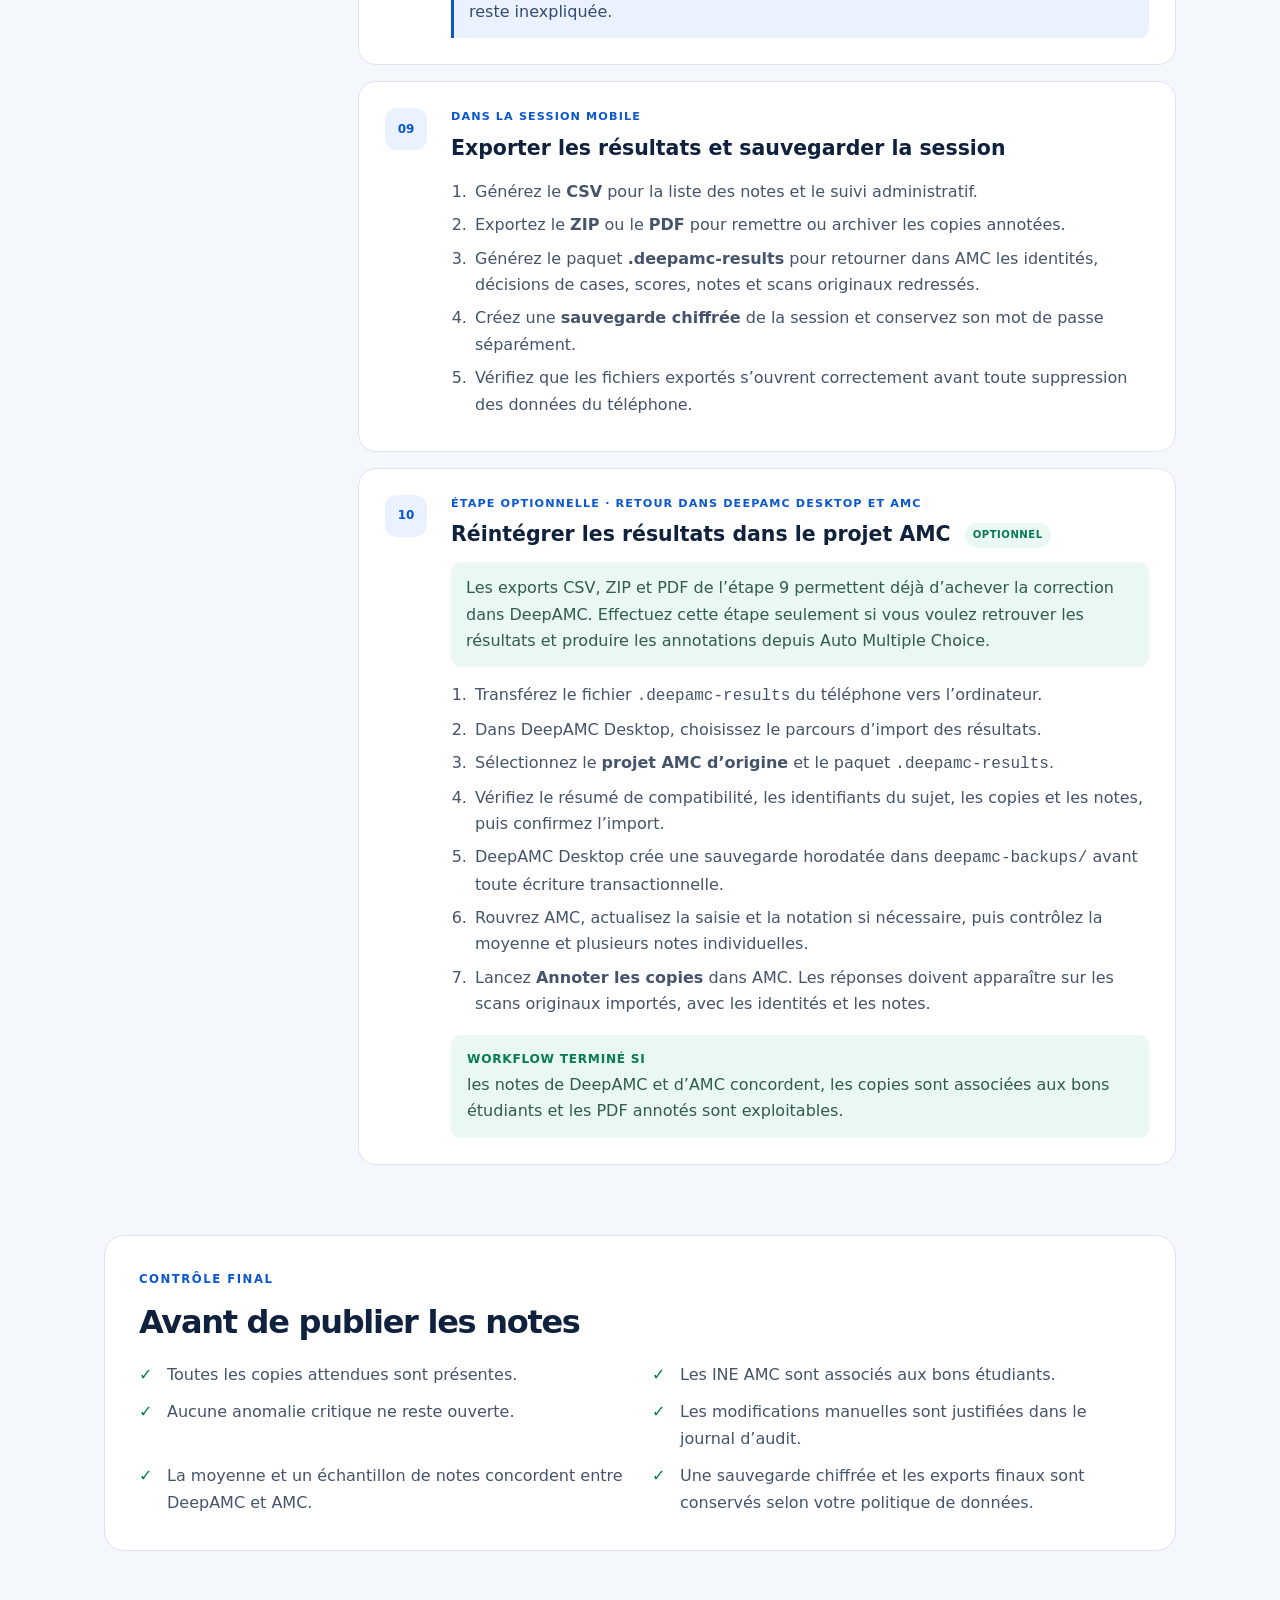
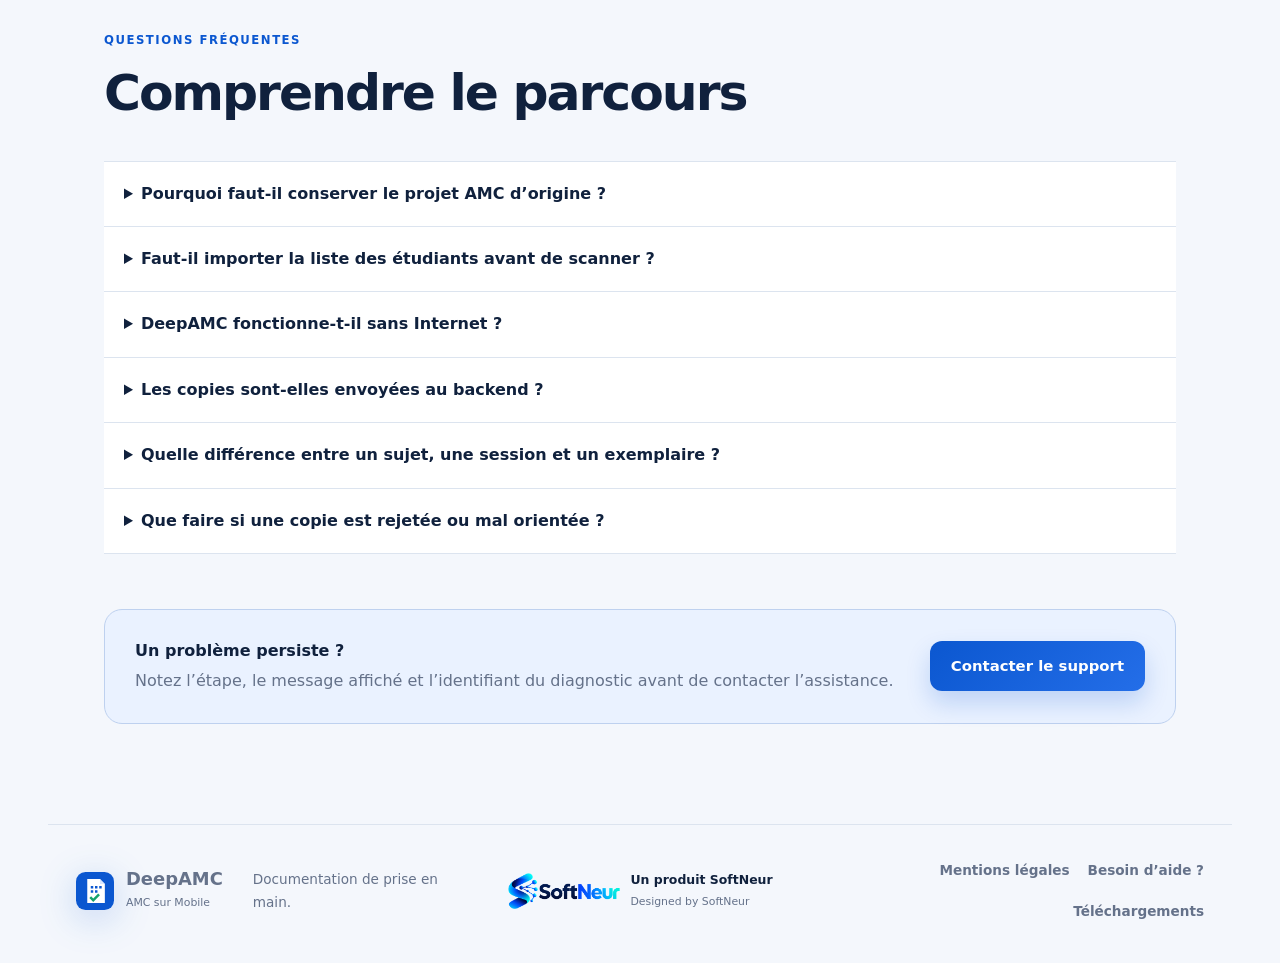
==== commit c1040df2: "release: publier Mobile 0.2.4 et Desktop 0.2.7" ====
--- a/aide/index.html
+++ b/aide/index.html
@@ -132,7 +132,7 @@
   <section class="notice-card help-support"><div><strong>Un problème persiste ?</strong><p>Notez l’étape, le message affiché et l’identifiant du diagnostic avant de contacter l’assistance.</p></div><a class="button primary" href="/support/">Contacter le support</a></section>
 </main>
 
-<footer><a class="brand footer-brand" href="/"><img src="/assets/deepamc-mark.svg" alt="" width="38" height="38"><span><strong>DeepAMC</strong><small>AMC sur Mobile</small></span></a><p>Documentation de prise en main.</p><div class="footer-links"><a href="/mentions-legales/">Mentions légales</a><a href="/support/">Besoin d’aide ?</a><a href="/telechargements/">Téléchargements</a></div></footer>
+<footer><a class="brand footer-brand" href="/"><img src="/assets/deepamc-mark.svg" alt="" width="38" height="38"><span><strong>DeepAMC</strong><small>AMC sur Mobile</small></span></a><p>Documentation de prise en main.</p><a class="softneur-signature" href="https://softneur.com/" target="_blank" rel="noopener"><img src="/assets/softneur-logo.svg" alt="SoftNeur" width="112"><span><strong>Un produit SoftNeur</strong><small>Designed by SoftNeur</small></span></a><div class="footer-links"><a href="/mentions-legales/">Mentions légales</a><a href="/support/">Besoin d’aide ?</a><a href="/telechargements/">Téléchargements</a></div></footer>
 <script src="/assets/site.js"></script>
 </body>
 </html>
--- a/assets/site.css
+++ b/assets/site.css
@@ -113,6 +113,7 @@
 .release-card dl div { display: flex; justify-content: space-between; padding: 10px 0; border-top: 1px solid var(--line); font-size: .86rem; }
 .release-card dt { color: var(--muted); }
 .release-card dd { margin: 0; font-weight: 800; }
+.release-actions { display: grid; gap: 10px; }
 .full-width { width: 100%; }
 .button.disabled { background: #e7ebf1; color: #8a95a7; cursor: not-allowed; }
 .release-note { margin-bottom: 0; font-size: .78rem !important; }
@@ -204,6 +205,12 @@
 .footer-links { display: flex; flex-wrap: wrap; justify-content: flex-end; gap: 18px; }
 .footer-links a { font-weight: 750; text-decoration: none; }
 .footer-brand small { font-size: .68rem; }
+.softneur-signature { display: flex; align-items: center; gap: 10px; color: var(--ink); text-decoration: none; padding: 8px 10px; border-radius: 10px; transition: background .18s ease; }
+.softneur-signature:hover { background: var(--blue-soft); }
+.softneur-signature img { display: block; width: 112px; height: auto; }
+.softneur-signature span { display: grid; gap: 2px; white-space: nowrap; }
+.softneur-signature strong { font-size: .78rem; }
+.softneur-signature small { color: var(--muted); font-size: .68rem; }
 
 @media (max-width: 1020px) {
   .pricing-grid { grid-template-columns: repeat(2, 1fr); }
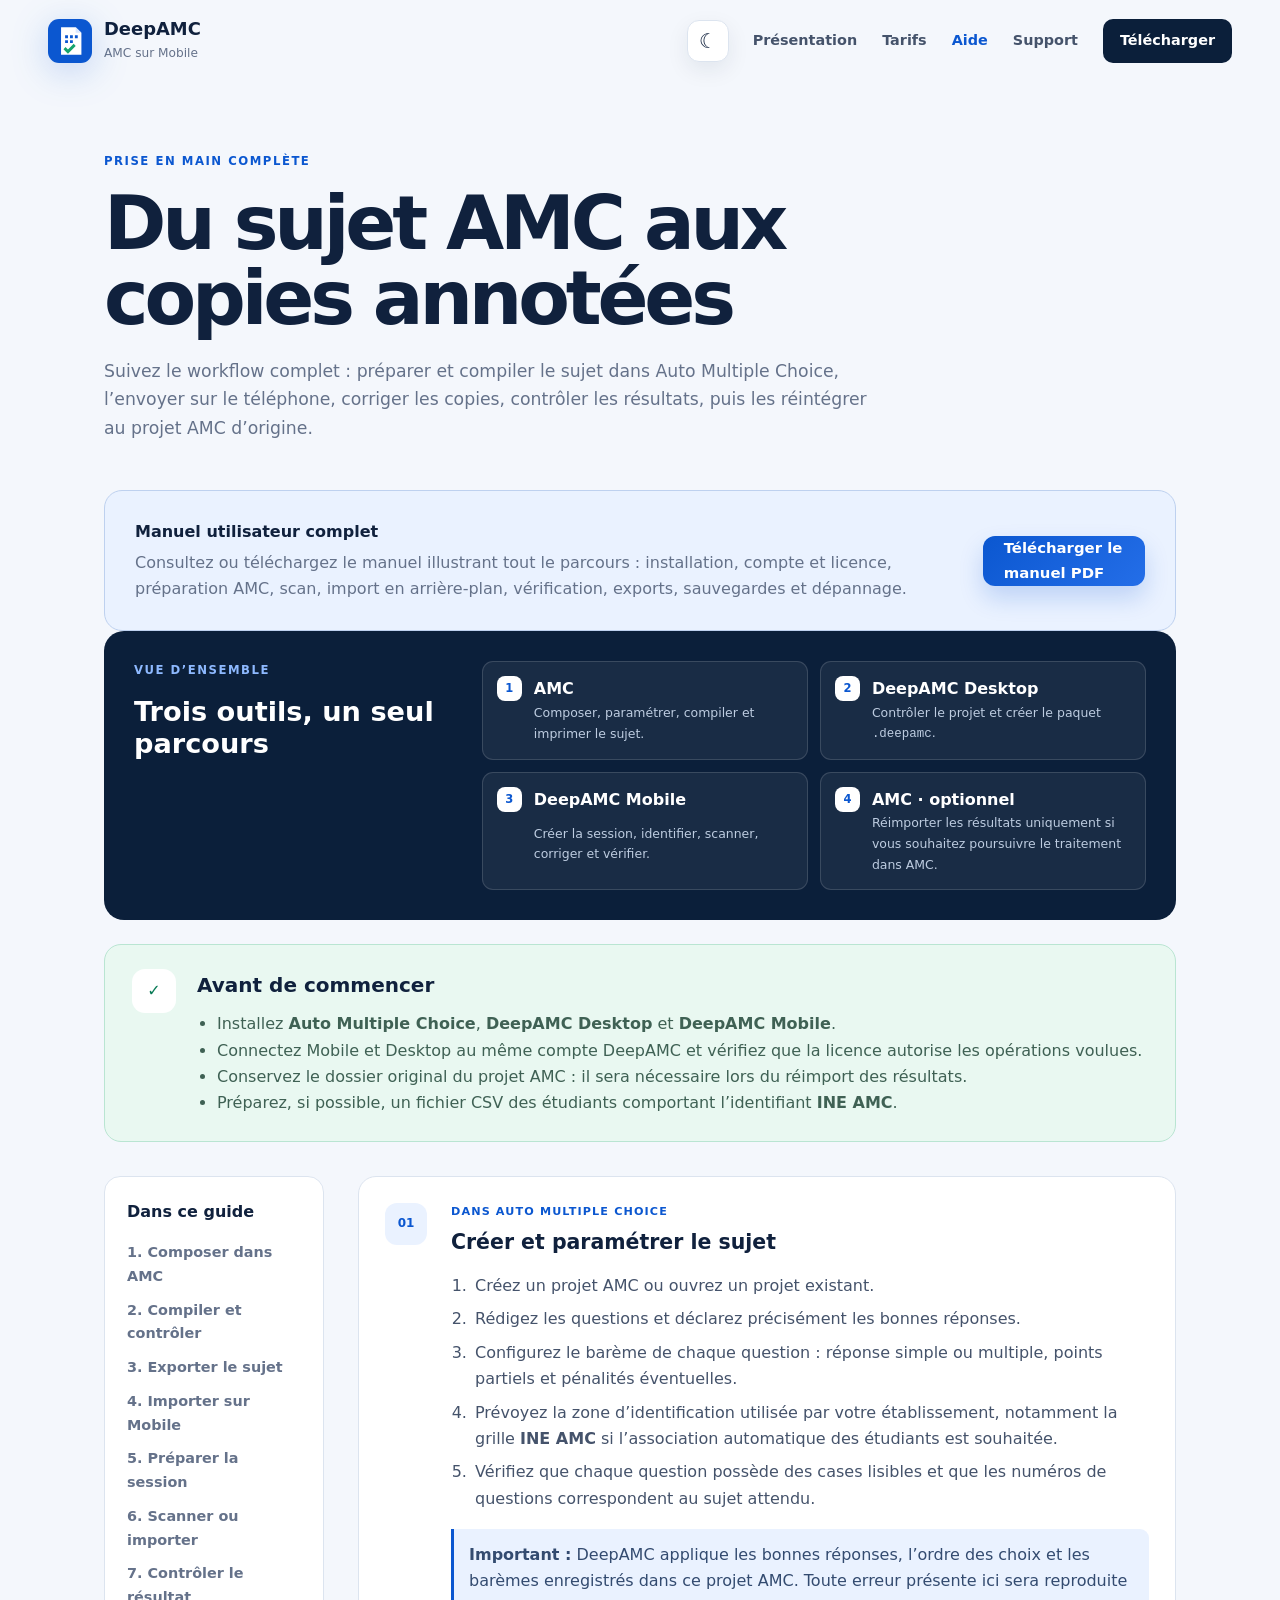
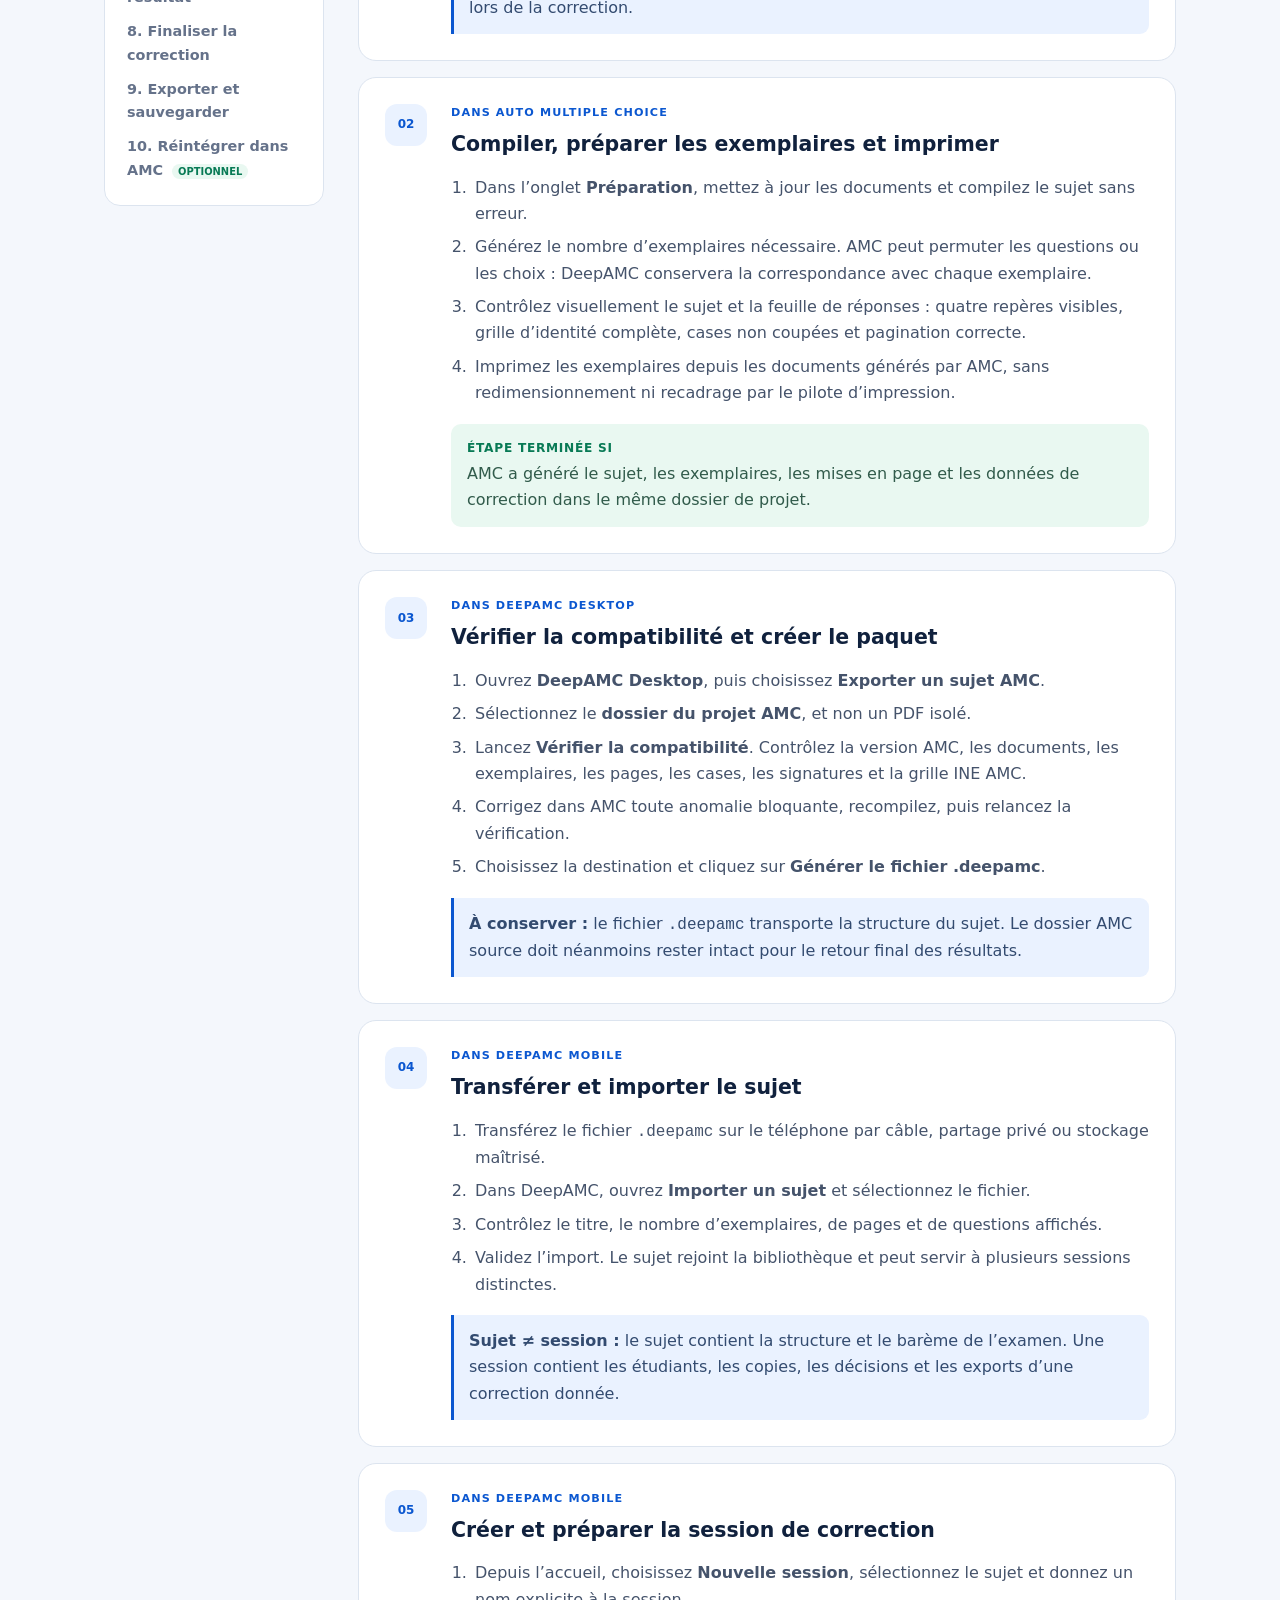
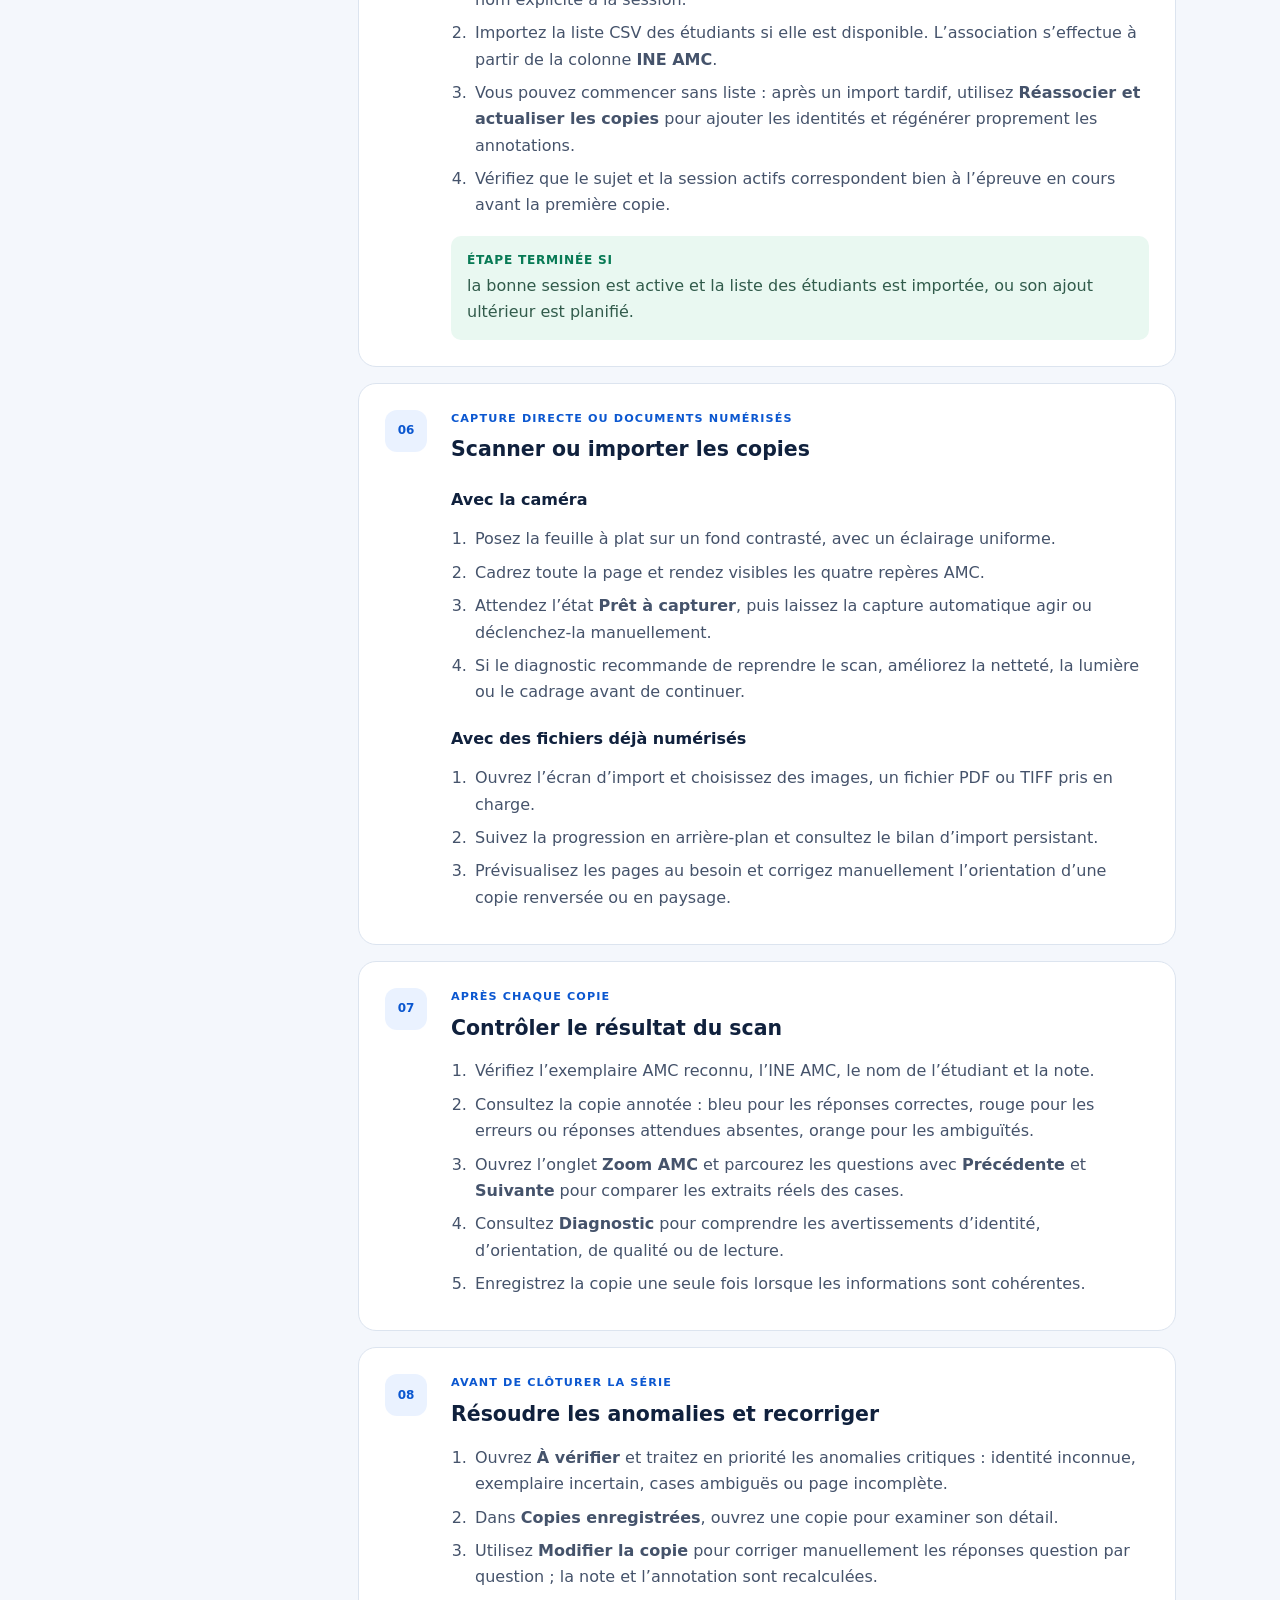
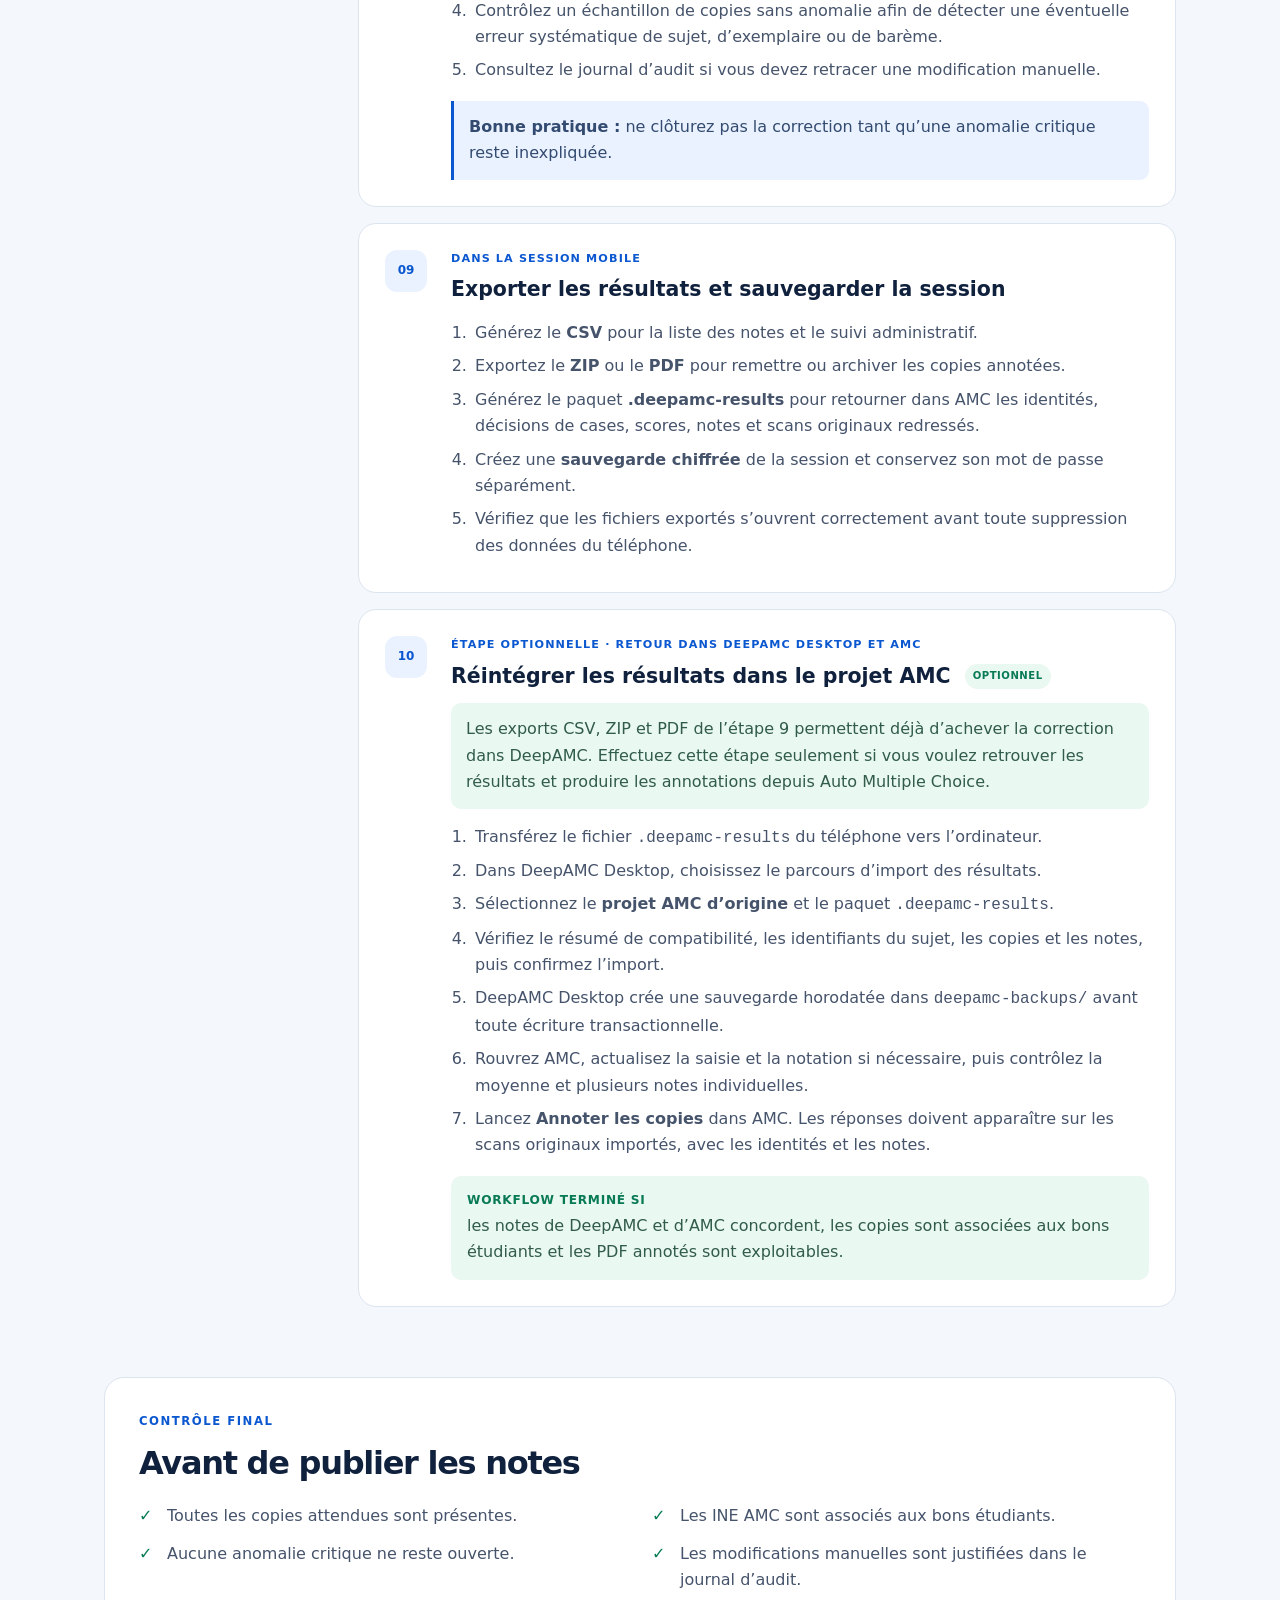
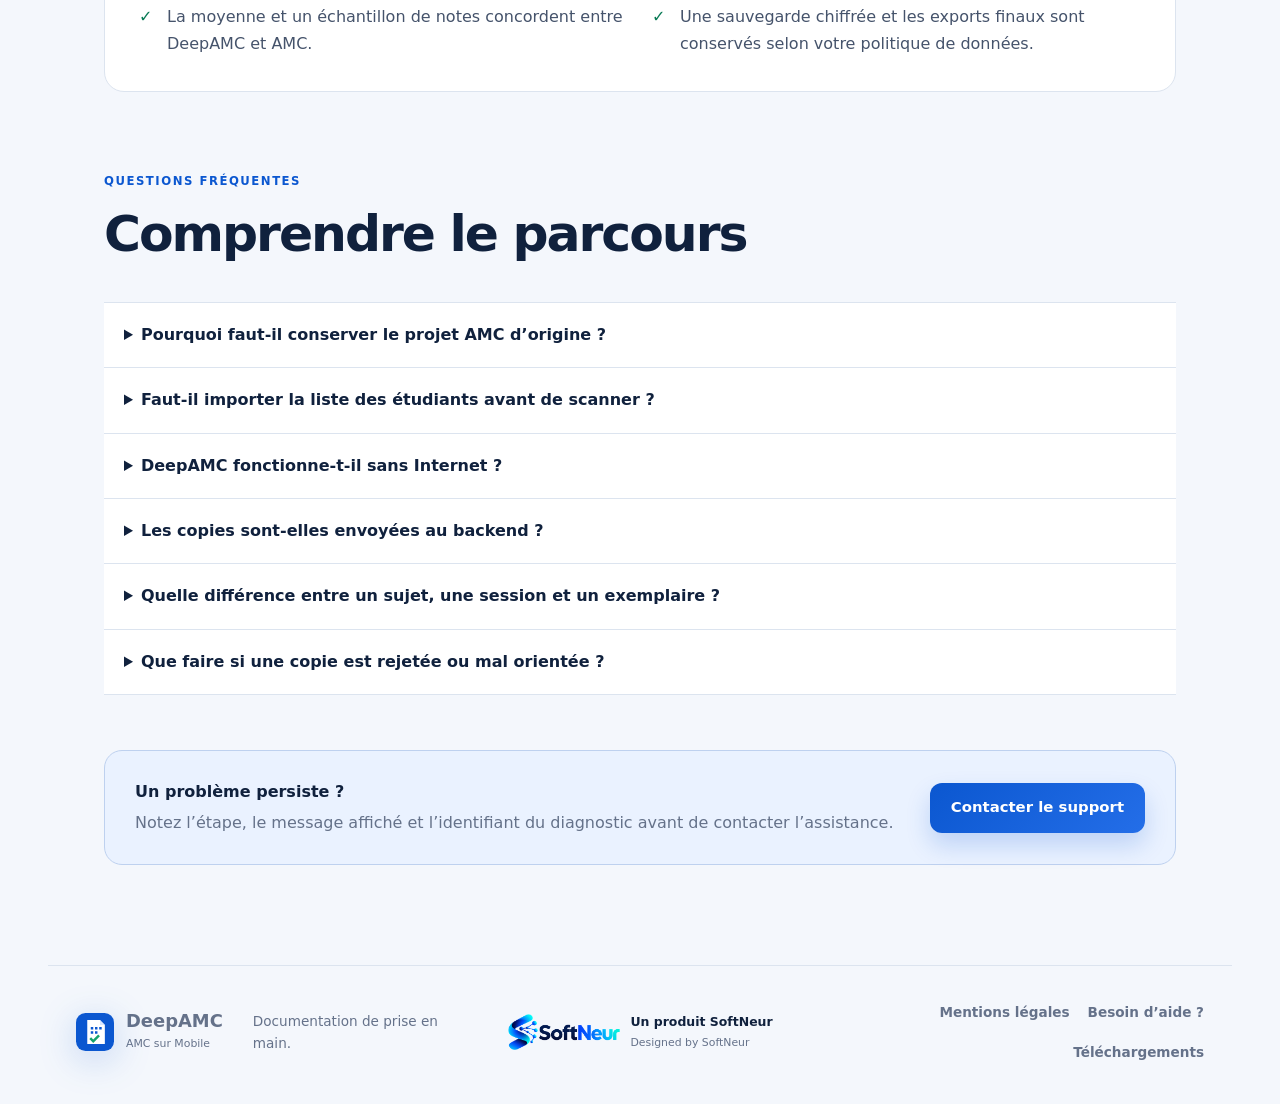
==== commit 5ba2eb08: "docs: publier le manuel utilisateur complet" ====
--- a/aide/index.html
+++ b/aide/index.html
@@ -3,6 +3,7 @@
 <head>
   <meta charset="utf-8">
   <meta name="viewport" content="width=device-width, initial-scale=1">
+  <link rel="canonical" href="https://deepamc.app/aide/">
   <meta name="description" content="Guide complet de prise en main de DeepAMC, de la préparation du sujet dans Auto Multiple Choice à la restitution des résultats.">
   <title>Prise en main complète — DeepAMC</title>
   <link rel="icon" href="/assets/deepamc-mark.svg" type="image/svg+xml">
@@ -21,6 +22,14 @@
     <p class="eyebrow">PRISE EN MAIN COMPLÈTE</p>
     <h1>Du sujet AMC aux copies annotées</h1>
     <p>Suivez le workflow complet : préparer et compiler le sujet dans Auto Multiple Choice, l’envoyer sur le téléphone, corriger les copies, contrôler les résultats, puis les réintégrer au projet AMC d’origine.</p>
+  </section>
+
+  <section class="notice-card" aria-labelledby="manual-title">
+    <div>
+      <strong id="manual-title">Manuel utilisateur complet</strong>
+      <p>Consultez ou téléchargez le manuel illustrant tout le parcours : installation, compte et licence, préparation AMC, scan, import en arrière-plan, vérification, exports, sauvegardes et dépannage.</p>
+    </div>
+    <a class="button primary" href="/aide/Manuel_utilisateur_DeepAMC_1.0_marques.pdf" download>Télécharger le manuel PDF</a>
   </section>
 
   <section class="workflow-overview" aria-labelledby="workflow-title">
--- a/assets/site.css
+++ b/assets/site.css
@@ -34,6 +34,9 @@
 nav a:hover, nav a.active { color: var(--blue); }
 .nav-download { padding: 10px 17px; border-radius: 10px; background: var(--navy); color: #fff !important; }
 .menu-button { display: none; min-height: 42px; padding: 0 14px; border: 1px solid var(--line); border-radius: 10px; background: #fff; color: var(--navy); font: inherit; font-weight: 800; }
+.theme-toggle { flex: 0 0 auto; width: 42px; height: 42px; margin-left: auto; display: grid; place-items: center; border: 1px solid var(--line); border-radius: 12px; background: var(--surface); color: var(--ink); font: inherit; cursor: pointer; box-shadow: 0 8px 22px rgba(16, 33, 61, .08); }
+.theme-toggle:hover { border-color: #9eb9e4; color: var(--blue); }
+.theme-icon { font-size: 1.25rem; line-height: 1; }
 
 .hero { max-width: 1240px; min-height: 700px; margin: auto; padding: 76px 28px 92px; display: grid; grid-template-columns: minmax(0, 1.08fr) minmax(380px, .92fr); align-items: center; gap: 70px; }
 .eyebrow { margin: 0 0 15px; color: var(--blue); font-size: .73rem; font-weight: 850; letter-spacing: .13em; }
@@ -66,6 +69,63 @@
 .academic-strip div + div { border-left: 1px solid var(--line); }
 .academic-strip strong { color: var(--blue); font-size: .75rem; }
 .academic-strip span { font-size: .88rem; font-weight: 750; }
+.scan-showcase { max-width: 1184px; margin: 0 auto 22px; padding: 28px; display: grid; grid-template-columns: minmax(0, 1.08fr) minmax(360px, .92fr); align-items: center; gap: 58px; }
+.scan-image-wrap { position: relative; min-height: 480px; overflow: hidden; border-radius: 26px; background: var(--navy); box-shadow: var(--shadow); }
+.scan-image-wrap::after { content: ""; position: absolute; inset: 0; background: linear-gradient(180deg, transparent 58%, rgba(11, 31, 58, .26)); pointer-events: none; }
+.scan-image-wrap > img { width: 100%; height: 100%; min-height: 480px; display: block; object-fit: cover; }
+.scan-status { position: absolute; z-index: 2; left: 22px; bottom: 22px; display: flex; align-items: center; gap: 11px; padding: 12px 16px; border: 1px solid rgba(255, 255, 255, .72); border-radius: 14px; background: rgba(255, 255, 255, .94); box-shadow: 0 18px 40px rgba(11, 31, 58, .2); backdrop-filter: blur(12px); }
+.scan-status > span { width: 34px; height: 34px; display: grid; place-items: center; border-radius: 10px; background: var(--soft-green); color: var(--green); font-weight: 900; }
+.scan-status strong, .scan-status small { display: block; line-height: 1.25; }
+.scan-status strong { font-size: .82rem; }
+.scan-status small { margin-top: 3px; color: var(--muted); font-size: .7rem; }
+.scan-copy h2 { margin: 0 0 20px; font-size: clamp(2.35rem, 4.5vw, 4rem); line-height: 1.02; letter-spacing: -.05em; }
+.scan-copy > p:last-of-type { color: var(--muted); font-size: 1.03rem; }
+.scan-benefits { margin: 28px 0; padding: 0; display: grid; gap: 15px; list-style: none; }
+.scan-benefits li { position: relative; padding-left: 32px; }
+.scan-benefits li::before { content: "✓"; position: absolute; left: 0; top: 1px; width: 22px; height: 22px; display: grid; place-items: center; border-radius: 7px; background: var(--soft-blue); color: var(--blue); font-size: .72rem; font-weight: 900; }
+.scan-benefits strong, .scan-benefits span { display: block; }
+.scan-benefits strong { font-size: .92rem; }
+.scan-benefits span { margin-top: 2px; color: var(--muted); font-size: .84rem; }
+.text-link { display: inline-flex; align-items: center; gap: 12px; color: var(--blue); font-weight: 850; text-decoration: none; }
+.text-link:hover { gap: 16px; }
+.import-showcase { box-sizing: border-box; max-width: 1184px; margin: 72px auto 32px; padding: 70px 58px; display: grid; grid-template-columns: minmax(360px, .9fr) minmax(0, 1.1fr); align-items: center; gap: 64px; border: 1px solid #cdddf5; border-radius: 28px; background: linear-gradient(145deg, #edf4ff, #f8fbff 58%, #eef7f4); overflow: hidden; }
+.import-copy h2 { margin: 0 0 20px; font-size: clamp(2.2rem, 4vw, 3.55rem); line-height: 1.05; letter-spacing: -.048em; }
+.import-copy > p:last-of-type { color: var(--muted); font-size: 1.01rem; }
+.format-list { display: flex; flex-wrap: wrap; gap: 8px; margin: 24px 0 27px; }
+.format-list span { padding: 6px 11px; border: 1px solid #bed0ec; border-radius: 8px; background: rgba(255, 255, 255, .72); color: var(--blue); font-size: .7rem; font-weight: 900; letter-spacing: .06em; }
+.import-benefits { margin: 0; padding: 0; display: grid; gap: 15px; list-style: none; }
+.import-benefits li { padding-left: 19px; border-left: 3px solid #9dbef0; }
+.import-benefits strong, .import-benefits span { display: block; }
+.import-benefits strong { font-size: .9rem; }
+.import-benefits span { margin-top: 2px; color: var(--muted); font-size: .83rem; }
+.import-panel { position: relative; min-width: 0; padding: 24px; border: 1px solid rgba(199, 213, 231, .92); border-radius: 22px; background: rgba(255, 255, 255, .92); box-shadow: 0 25px 65px rgba(16, 45, 87, .16); }
+.import-panel::before { content: ""; position: absolute; z-index: -1; width: 230px; height: 230px; right: -70px; top: -70px; border-radius: 50%; background: rgba(36, 110, 232, .13); filter: blur(2px); }
+.import-panel-head { display: flex; align-items: center; justify-content: space-between; gap: 18px; }
+.import-panel-head small, .import-panel-head strong { display: block; }
+.import-panel-head small { color: var(--blue); font-size: .64rem; font-weight: 900; letter-spacing: .1em; }
+.import-panel-head strong { margin-top: 3px; font-size: 1.05rem; }
+.import-panel-head > span { padding: 6px 10px; border-radius: 9px; background: var(--soft-blue); color: var(--blue); font-size: .76rem; font-weight: 900; }
+.progress-track { height: 7px; margin: 19px 0 20px; overflow: hidden; border-radius: 20px; background: #e4ebf4; }
+.progress-track span { display: block; width: 80%; height: 100%; border-radius: inherit; background: linear-gradient(90deg, var(--blue), #41a78a); }
+.import-file { min-width: 0; display: grid; grid-template-columns: auto minmax(0, 1fr) auto; align-items: center; gap: 12px; padding: 12px; border: 1px solid var(--line); border-radius: 13px; background: #fff; }
+.import-file + .import-file { margin-top: 9px; }
+.file-type { width: 42px; height: 42px; display: grid; place-items: center; border-radius: 11px; background: #eaf1ff; color: var(--blue); font-size: .65rem; font-weight: 900; }
+.file-type.image { background: var(--soft-green); color: var(--green); }
+.file-type.tiff { background: #f2edff; color: #6441b2; }
+.import-file strong, .import-file small { display: block; overflow: hidden; text-overflow: ellipsis; white-space: nowrap; }
+.import-file strong { font-size: .8rem; }
+.import-file small { margin-top: 2px; color: var(--muted); font-size: .7rem; }
+.import-file.ready > b { width: 25px; height: 25px; display: grid; place-items: center; border-radius: 8px; background: var(--soft-green); color: var(--green); font-size: .72rem; }
+.import-file.processing { border-color: #a9c5ef; background: #f8fbff; }
+.import-file.processing > i { width: 21px; height: 21px; border: 3px solid #d6e3f7; border-top-color: var(--blue); border-radius: 50%; }
+.import-summary { margin-top: 16px; display: grid; grid-template-columns: repeat(3, 1fr); border: 1px solid var(--line); border-radius: 13px; background: #f8fafc; }
+.import-summary div { padding: 11px; text-align: center; }
+.import-summary div + div { border-left: 1px solid var(--line); }
+.import-summary strong, .import-summary small { display: block; }
+.import-summary strong { font-size: 1.05rem; }
+.import-summary small { color: var(--muted); font-size: .67rem; }
+.import-panel-foot { margin-top: 16px; display: flex; align-items: center; justify-content: space-between; gap: 14px; color: var(--muted); font-size: .68rem; }
+.import-panel-foot strong { color: var(--blue); white-space: nowrap; }
 .section { max-width: 1184px; margin: auto; padding: 86px 28px; }
 .section-heading { max-width: 680px; margin-bottom: 40px; }
 .section-heading h2, .privacy-section h2, .download-callout h2 { margin: 0 0 18px; font-size: clamp(2rem, 4vw, 3.15rem); line-height: 1.1; letter-spacing: -.04em; }
@@ -93,6 +153,11 @@
 .download-callout .eyebrow { color: #c9dcff; }
 .download-callout h2 { font-size: 2.35rem; }
 .download-callout p:last-child { margin-bottom: 0; color: #d9e6fb; }
+.demo-section { max-width: 1128px; margin: 0 auto 90px; padding: 0 28px; }
+.demo-section .section-heading { margin-bottom: 28px; }
+.demo-video { overflow: hidden; border: 1px solid var(--line); border-radius: 24px; background: #071327; box-shadow: 0 24px 65px rgba(16, 33, 61, .18); }
+.demo-video video { width: 100%; display: block; aspect-ratio: 16 / 9; background: #071327; }
+.demo-caption { margin: 14px 4px 0; color: var(--muted); font-size: .82rem; }
 
 .page-main, .legal-main { max-width: 1128px; min-height: calc(100vh - 190px); margin: auto; padding: 70px 28px 100px; }
 .page-main.wide { max-width: 1240px; }
@@ -109,6 +174,7 @@
 .availability.ready { background: var(--soft-green); color: var(--green); }
 .release-card h2 { margin: 8px 0; font-size: 1.65rem; }
 .release-card > p { color: var(--muted); }
+.release-card .download-count { display: inline-flex; margin: 10px 0 0; padding: 7px 10px; border-radius: 999px; background: var(--soft-blue); color: var(--blue); font-size: .76rem; font-weight: 800; }
 .release-card dl { margin: 26px 0; }
 .release-card dl div { display: flex; justify-content: space-between; padding: 10px 0; border-top: 1px solid var(--line); font-size: .86rem; }
 .release-card dt { color: var(--muted); }
@@ -126,19 +192,56 @@
 .install-panel ol { color: #e7edf6; }
 .install-panel p { color: #b9c7d9; font-size: .88rem; }
 .install-panel code { padding: 2px 5px; border-radius: 4px; background: #263e60; color: #fff; }
+.archive-callout { margin-top: 24px; padding: 28px 30px; display: flex; align-items: center; justify-content: space-between; gap: 25px; border: 1px solid var(--line); border-radius: 20px; background: #fff; }
+.archive-callout h2 { margin: 4px 0 8px; }
+.archive-callout p:last-child { margin: 0; color: var(--muted); }
+.archive-grid { display: grid; grid-template-columns: repeat(2, 1fr); gap: 24px; }
+.archive-card { padding: 28px; border: 1px solid var(--line); border-radius: 20px; background: #fff; box-shadow: 0 15px 40px rgba(16, 33, 61, .05); }
+.archive-card h2 { margin-top: 0; }
+.archive-list { margin: 20px 0 0; padding: 0; list-style: none; }
+.archive-list li { display: flex; align-items: center; justify-content: space-between; gap: 18px; padding: 13px 0; border-top: 1px solid var(--line); }
+.archive-list a { color: var(--blue); font-weight: 800; text-decoration: none; }
+.archive-warning { margin-bottom: 28px; padding: 18px 20px; border: 1px solid #f1cf8a; border-radius: 14px; background: var(--soft-amber); color: #633d08; }
+.archive-empty { min-height: 330px; padding: 52px 28px; display: flex; align-items: center; justify-content: center; flex-direction: column; text-align: center; border: 1px dashed #b8c7da; border-radius: 22px; background: #fff; }
+.archive-empty-icon { width: 58px; height: 58px; display: grid; place-items: center; margin-bottom: 18px; border-radius: 18px; background: var(--soft-blue); color: var(--blue); font-size: 1.8rem; }
+.archive-empty h2 { margin: 0 0 8px; }
+.archive-empty p { max-width: 560px; margin: 0 0 24px; color: var(--muted); }
 
 .pricing-grid { display: grid; grid-template-columns: repeat(4, 1fr); gap: 18px; align-items: stretch; }
-.price-card { display: flex; flex-direction: column; }
+.pricing-reassurance { margin-top: 28px; display: flex; flex-wrap: wrap; justify-content: center; gap: 10px; }
+.pricing-reassurance span { padding: 8px 12px; border: 1px solid #c9d9ef; border-radius: 999px; background: #fff; color: var(--blue); font-size: .78rem; font-weight: 800; }
+.price-card { position: relative; display: flex; flex-direction: column; }
 .price-card.featured { border: 2px solid var(--blue); box-shadow: 0 20px 55px rgba(11, 87, 208, .16); }
-.price-card h2 { min-height: 60px; margin: 22px 0 4px; font-size: 1.4rem; line-height: 1.2; }
-.price { display: block; font-size: 2rem; line-height: 1.1; letter-spacing: -.04em; }
+.popular-label { position: absolute; top: -13px; right: 18px; padding: 6px 10px; border-radius: 999px; background: var(--blue); color: #fff; font-size: .62rem; font-weight: 900; letter-spacing: .06em; }
+.price-card h2 { min-height: 60px; margin: 22px 0 6px; font-size: 1.4rem; line-height: 1.2; }
+.plan-purpose { min-height: 58px; margin: 0 0 18px; color: var(--muted); font-size: .84rem; line-height: 1.5; }
+.price { display: block; margin-top: 4px; font-size: 2rem; line-height: 1.1; letter-spacing: -.04em; }
 .price small { font-size: .82rem; letter-spacing: 0; }
-.price-card > p { color: var(--muted); }
-.price-card ul { margin: auto 0 0; padding: 22px 0 0; border-top: 1px solid var(--line); list-style: none; }
+.price-card .plan-term { margin: 7px 0 0; color: var(--muted); }
+.saving { align-self: flex-start; margin-top: 10px; padding: 5px 8px; border-radius: 7px; background: var(--soft-green); color: var(--green); font-size: .7rem; font-weight: 850; }
+.price-card ul { margin: 22px 0 0; padding: 22px 0 0; border-top: 1px solid var(--line); list-style: none; }
 .price-card li { margin: 8px 0; }
 .price-card li::before { content: "✓"; margin-right: 8px; color: var(--green); font-weight: 900; }
+.plan-action { margin-top: auto; justify-content: center; text-align: center; }
+.pricing-comparison { margin-top: 92px; }
+.comparison-scroll { overflow-x: auto; border: 1px solid var(--line); border-radius: 20px; background: #fff; box-shadow: 0 15px 40px rgba(16, 33, 61, .05); }
+.comparison-scroll table { width: 100%; min-width: 760px; border-collapse: collapse; }
+.comparison-scroll th, .comparison-scroll td { padding: 17px 18px; border-bottom: 1px solid var(--line); text-align: center; }
+.comparison-scroll thead th { background: #f4f7fb; color: var(--navy); font-size: .8rem; }
+.comparison-scroll th:first-child { text-align: left; }
+.comparison-scroll tbody tr:last-child th, .comparison-scroll tbody tr:last-child td { border-bottom: 0; }
+.comparison-scroll tbody th { max-width: 270px; font-size: .83rem; }
+.comparison-scroll td { color: var(--muted); font-size: .84rem; }
+.table-check { width: 25px; height: 25px; margin: auto; display: grid; place-items: center; border-radius: 50%; background: var(--soft-green); color: var(--green); font-weight: 900; }
 .notice-card { margin-top: 28px; padding: 28px 30px; display: flex; align-items: center; justify-content: space-between; gap: 25px; border: 1px solid #bed1ef; border-radius: 18px; background: var(--soft-blue); }
 .notice-card p { margin: 4px 0 0; color: var(--muted); }
+.pricing-comparison + .notice-card { margin-top: 24px; }
+.pricing-faq { max-width: 900px; margin-left: auto; margin-right: auto; }
+.pricing-final-cta { margin-top: 80px; padding: 42px; display: flex; align-items: center; justify-content: space-between; gap: 32px; border-radius: 24px; background: var(--navy); color: #fff; }
+.pricing-final-cta h2 { margin: 6px 0 10px; font-size: clamp(1.8rem, 4vw, 2.8rem); line-height: 1.08; }
+.pricing-final-cta p { margin-bottom: 0; color: #c9d4e5; }
+.pricing-final-cta .eyebrow { color: #91baff; }
+.pricing-final-cta .button { flex: 0 0 auto; }
 
 .guide-layout { display: grid; grid-template-columns: 220px 1fr; gap: 34px; align-items: start; }
 .guide-index { position: sticky; top: 20px; padding: 22px; display: grid; gap: 10px; border: 1px solid var(--line); border-radius: 16px; background: #fff; }
@@ -212,6 +315,81 @@
 .softneur-signature strong { font-size: .78rem; }
 .softneur-signature small { color: var(--muted); font-size: .68rem; }
 
+html[data-theme="dark"] {
+  --navy: #0b1f3a;
+  --navy-2: #142d52;
+  --blue: #75a7ff;
+  --blue-2: #4b83ea;
+  --green: #5dd6aa;
+  --canvas: #0c1423;
+  --surface: #131f31;
+  --ink: #edf4ff;
+  --muted: #aab8cc;
+  --line: #2b3b52;
+  --soft-blue: #172d4c;
+  --soft-green: #12382f;
+  --soft-amber: #3b2c12;
+  --amber: #ffc267;
+  --shadow: 0 24px 70px rgba(0, 0, 0, .34);
+}
+html[data-theme="dark"] body { background: var(--canvas); }
+html[data-theme="dark"] nav a { color: #b7c5d9; }
+html[data-theme="dark"] nav a:hover,
+html[data-theme="dark"] nav a.active { color: var(--blue); }
+html[data-theme="dark"] .nav-download { background: #e6efff; color: #10213d !important; }
+html[data-theme="dark"] .skip-link,
+html[data-theme="dark"] .menu-button,
+html[data-theme="dark"] .button.light { background: var(--surface); color: var(--ink); }
+html[data-theme="dark"] .button.secondary { border-color: #40536d; background: rgba(19, 31, 49, .82); }
+html[data-theme="dark"] .trust-list { color: #b7c5d9; }
+html[data-theme="dark"] .visual-halo { background: radial-gradient(circle, #17345b 0, #112641 54%, transparent 70%); }
+html[data-theme="dark"] .floating-proof,
+html[data-theme="dark"] .scan-status { border-color: rgba(73, 94, 124, .9); background: rgba(19, 31, 49, .94); }
+html[data-theme="dark"] .import-showcase { border-color: #2d4668; background: linear-gradient(145deg, #101f35, #111b2c 58%, #10251f); }
+html[data-theme="dark"] .format-list span,
+html[data-theme="dark"] .import-panel { border-color: #33465f; background: rgba(19, 31, 49, .94); }
+html[data-theme="dark"] .progress-track { background: #28384d; }
+html[data-theme="dark"] .import-file,
+html[data-theme="dark"] .import-summary,
+html[data-theme="dark"] .release-card,
+html[data-theme="dark"] .price-card,
+html[data-theme="dark"] .support-grid article,
+html[data-theme="dark"] .archive-callout,
+html[data-theme="dark"] .archive-card,
+html[data-theme="dark"] .archive-empty,
+html[data-theme="dark"] .pricing-reassurance span,
+html[data-theme="dark"] .comparison-scroll,
+html[data-theme="dark"] .guide-index,
+html[data-theme="dark"] .guide-content article,
+html[data-theme="dark"] .final-checklist,
+html[data-theme="dark"] .faq details,
+html[data-theme="dark"] .legal-content { background: var(--surface); }
+html[data-theme="dark"] .import-file.processing,
+html[data-theme="dark"] .release-card.unavailable,
+html[data-theme="dark"] .comparison-scroll thead th { background: #172438; color: var(--ink); }
+html[data-theme="dark"] .checksum code { background: #0d1726; color: #c8d6e9; }
+html[data-theme="dark"] .privacy-symbol,
+html[data-theme="dark"] .workflow-overview li::before,
+html[data-theme="dark"] .prerequisite-icon { background: var(--surface); }
+html[data-theme="dark"] .privacy-section > p,
+html[data-theme="dark"] .prerequisite-card ul { color: #a7cdbd; }
+html[data-theme="dark"] .guide-content ol,
+html[data-theme="dark"] .guide-content ul,
+html[data-theme="dark"] .final-checklist li,
+html[data-theme="dark"] .legal-content > p { color: #b3c1d4; }
+html[data-theme="dark"] .guide-content .guide-note { color: #c4d7f5; }
+html[data-theme="dark"] .guide-content .optional-intro,
+html[data-theme="dark"] .completion-check { color: #b6dfce; }
+html[data-theme="dark"] .warning-panel,
+html[data-theme="dark"] .legal-warning,
+html[data-theme="dark"] .archive-warning { color: #ffd99c; }
+html[data-theme="dark"] .softneur-signature:hover { background: var(--soft-blue); }
+html[data-theme="dark"] .phone-frame { border-color: #263b5b; background: #101827; }
+
+@media (prefers-color-scheme: dark) {
+  html:not([data-theme]) { color-scheme: dark; }
+}
+
 @media (max-width: 1020px) {
   .pricing-grid { grid-template-columns: repeat(2, 1fr); }
 }
@@ -221,19 +399,24 @@
   .product-visual { min-height: 580px; }
   .academic-strip { grid-template-columns: 1fr; }
   .academic-strip div + div { border-left: 0; border-top: 1px solid var(--line); }
+  .scan-showcase { grid-template-columns: 1fr; gap: 38px; }
+  .import-showcase { grid-template-columns: 1fr; gap: 38px; }
   .steps-grid, .products-grid, .release-grid, .support-grid { grid-template-columns: 1fr; }
+  .archive-grid { grid-template-columns: 1fr; }
   .privacy-section { grid-template-columns: auto 1fr; }
   .privacy-section > p { grid-column: 1 / -1; }
   .download-callout { align-items: flex-start; flex-direction: column; }
   .workflow-overview { grid-template-columns: 1fr; }
   .menu-button { display: inline-flex; align-items: center; }
   nav { position: absolute; display: none; top: 72px; left: 20px; right: 20px; padding: 14px; flex-direction: column; align-items: stretch; gap: 5px; border: 1px solid var(--line); border-radius: 14px; background: #fff; box-shadow: var(--shadow); }
+  html[data-theme="dark"] nav { background: var(--surface); }
   nav.open { display: flex; }
   nav a { min-height: 44px; padding: 10px 12px; border-radius: 8px; }
 }
 
 @media (max-width: 680px) {
   .site-header { padding: 16px 20px; }
+  .site-header { gap: 10px; }
   .brand small { display: none; }
   .hero { padding: 48px 20px 65px; gap: 20px; }
   .hero h1 { font-size: clamp(3rem, 15vw, 4.3rem); }
@@ -244,16 +427,29 @@
   .proof-top { right: 0; }
   .proof-bottom { left: 0; }
   .academic-strip { margin: 0 20px 45px; padding: 0; }
+  .scan-showcase { margin: 0; padding: 20px; gap: 30px; }
+  .scan-image-wrap, .scan-image-wrap > img { min-height: 350px; }
+  .scan-copy h2 { font-size: 2.65rem; }
+  .import-showcase { width: auto; min-width: 0; margin: 45px 12px 15px; padding: 35px 16px; }
+  .import-copy h2 { font-size: 2.45rem; }
+  .import-panel { padding: 16px; }
+  .import-panel-foot { align-items: flex-start; flex-direction: column; }
   .section, .page-main, .legal-main { padding: 60px 20px 80px; }
   .products-section { padding-left: 20px; padding-right: 20px; }
   .privacy-section { margin: 55px 20px; padding: 26px; grid-template-columns: 1fr; }
   .privacy-section > p { grid-column: auto; }
   .download-callout { margin: 0 20px 70px; padding: 30px; }
   .download-callout h2 { font-size: 2rem; }
+  .demo-section { margin-bottom: 65px; padding: 0 20px; }
+  .demo-video { border-radius: 14px; }
+  .archive-callout { align-items: flex-start; flex-direction: column; }
   .page-heading h1 { font-size: 3rem; }
   .pricing-grid { grid-template-columns: 1fr; }
   .price-card h2 { min-height: auto; }
+  .plan-purpose { min-height: auto; }
   .notice-card { align-items: flex-start; flex-direction: column; }
+  .pricing-comparison { margin-top: 70px; }
+  .pricing-final-cta { padding: 30px 24px; align-items: flex-start; flex-direction: column; }
   .guide-layout { grid-template-columns: 1fr; }
   .guide-index { position: static; }
   .guide-content article { padding: 21px 18px; grid-template-columns: 38px 1fr; gap: 12px; }
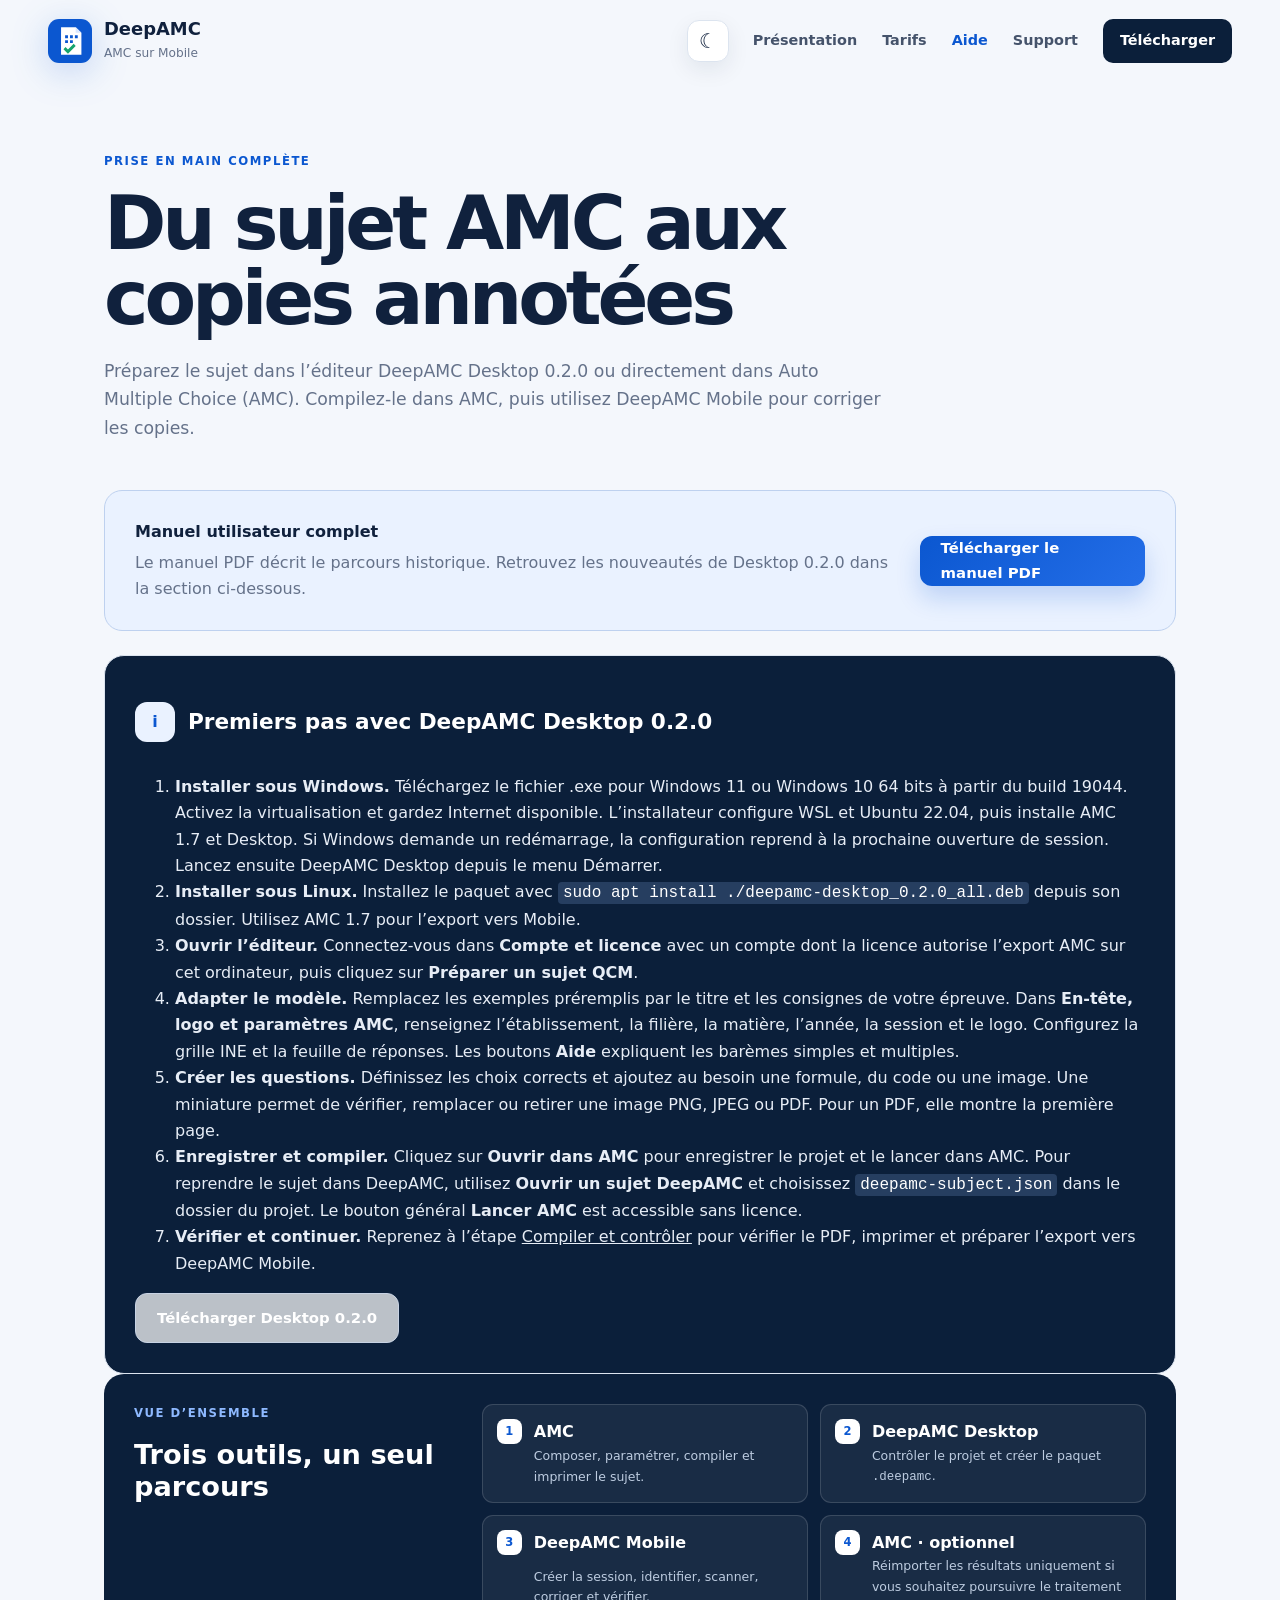
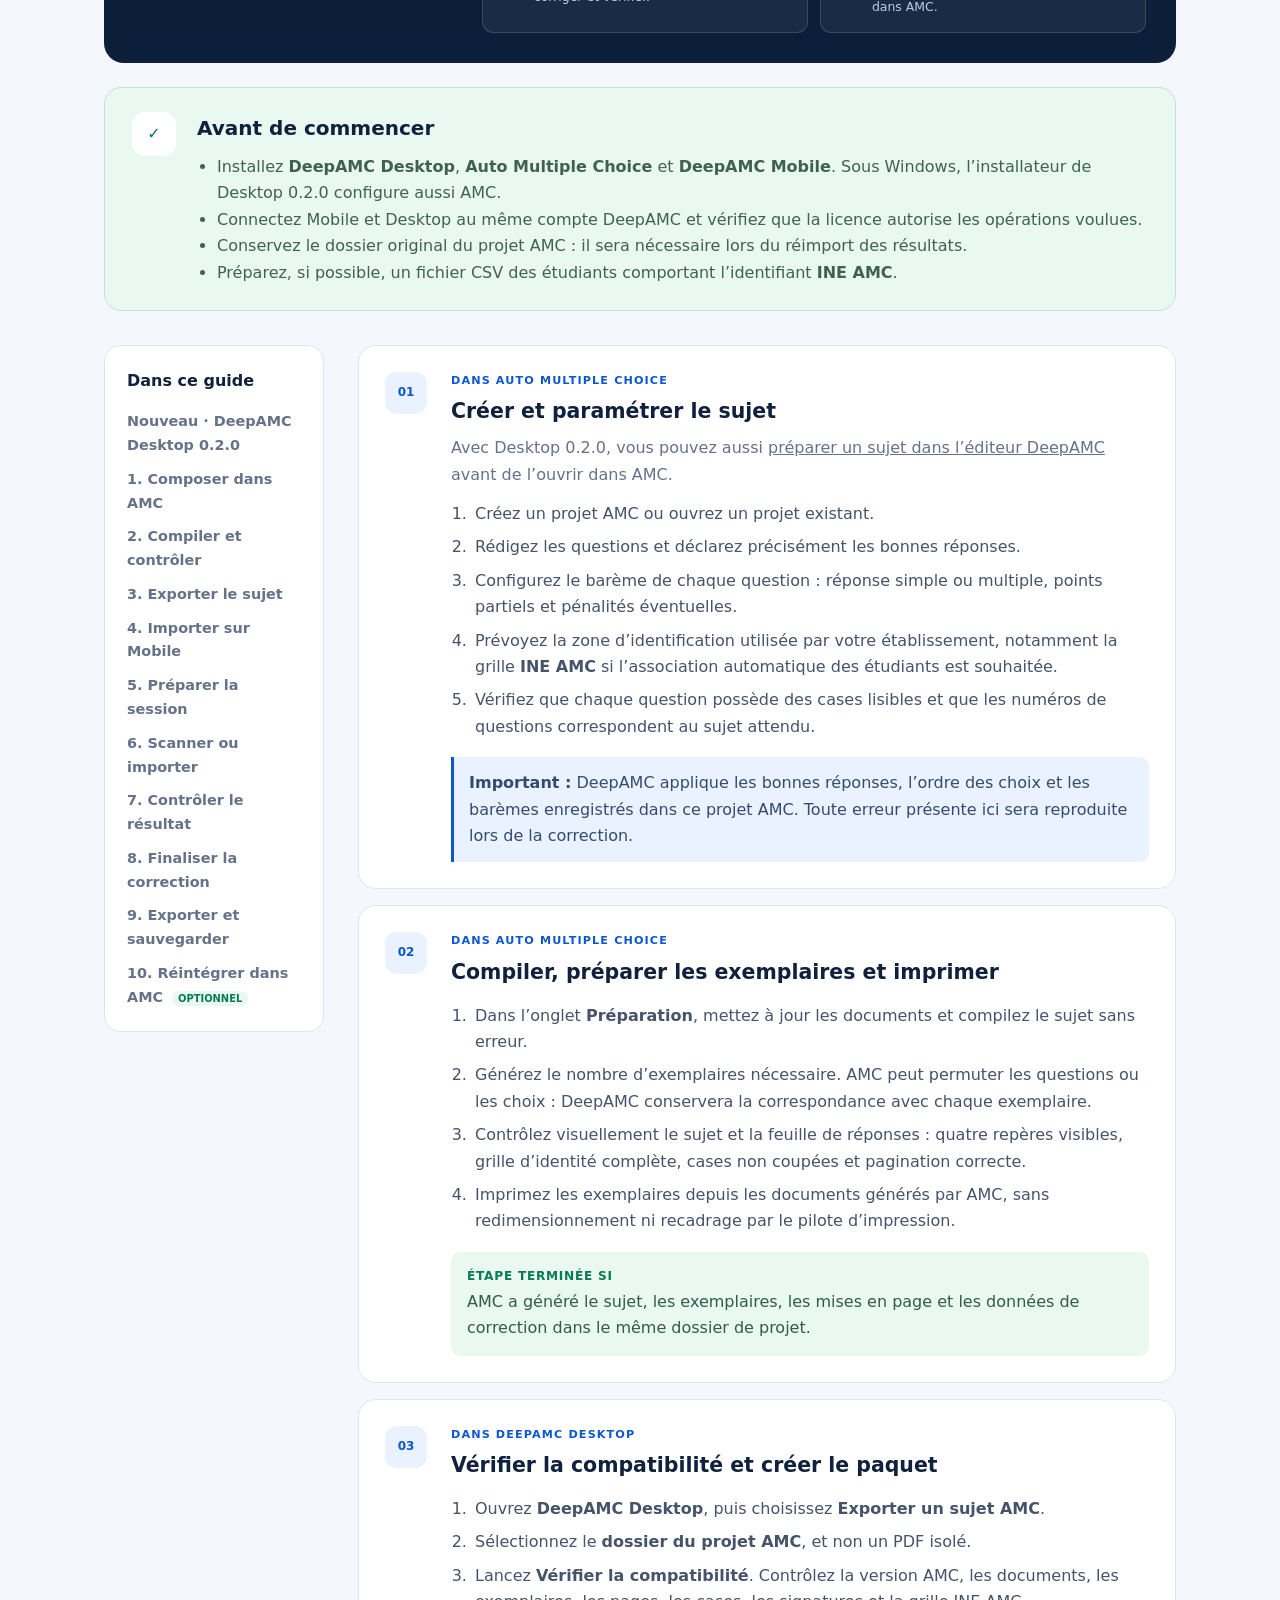
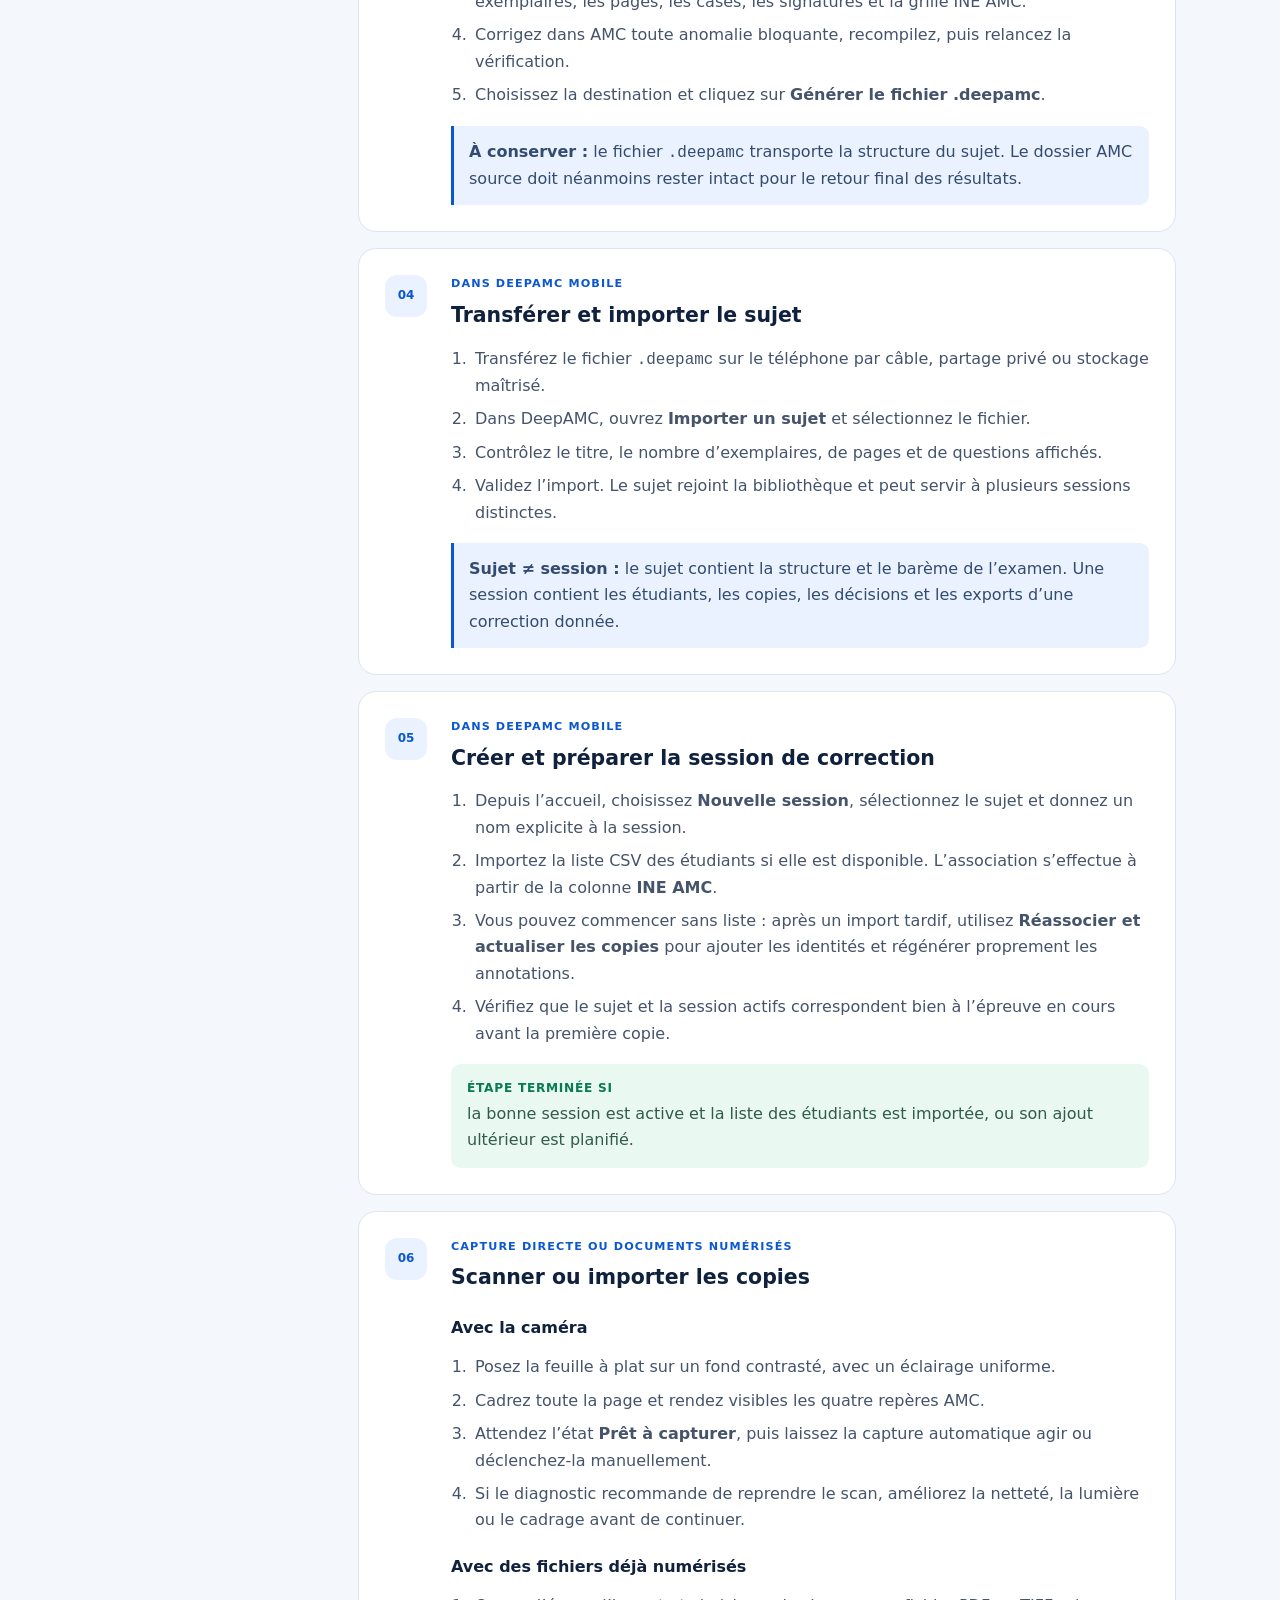
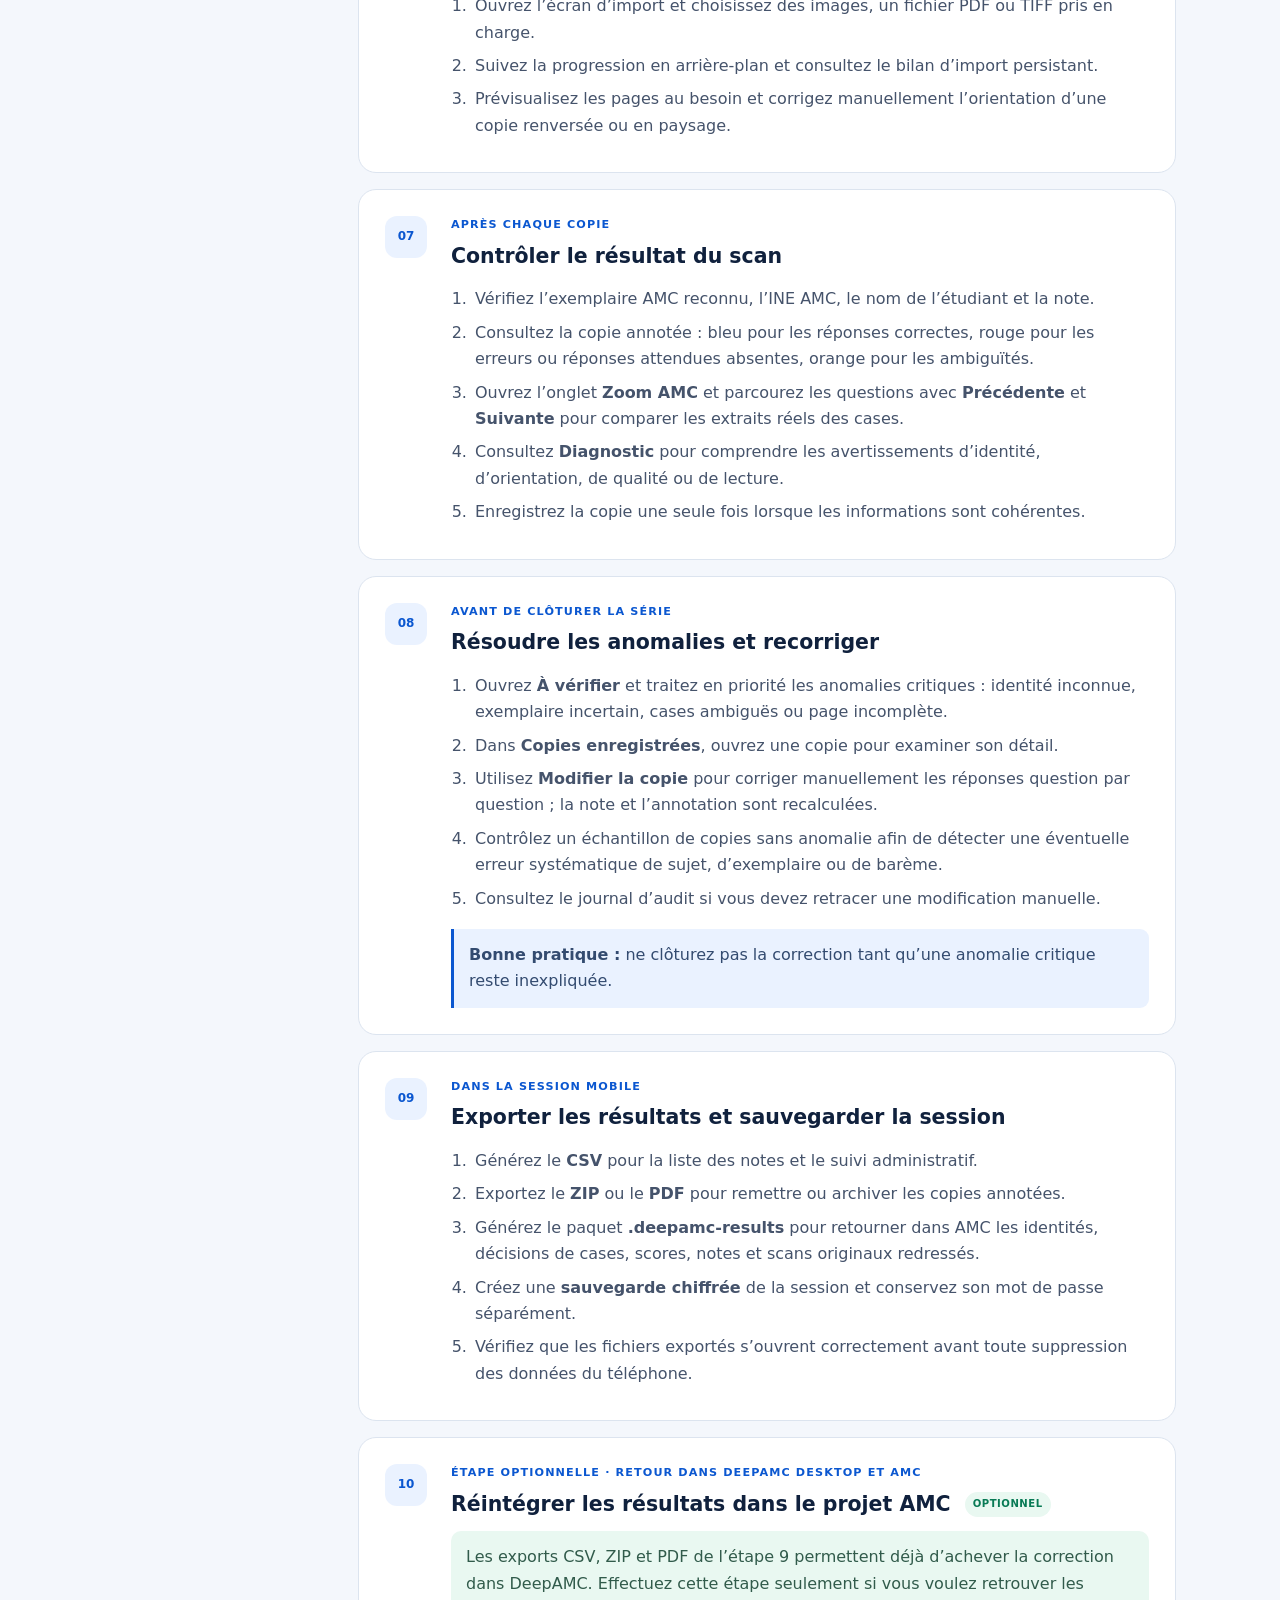
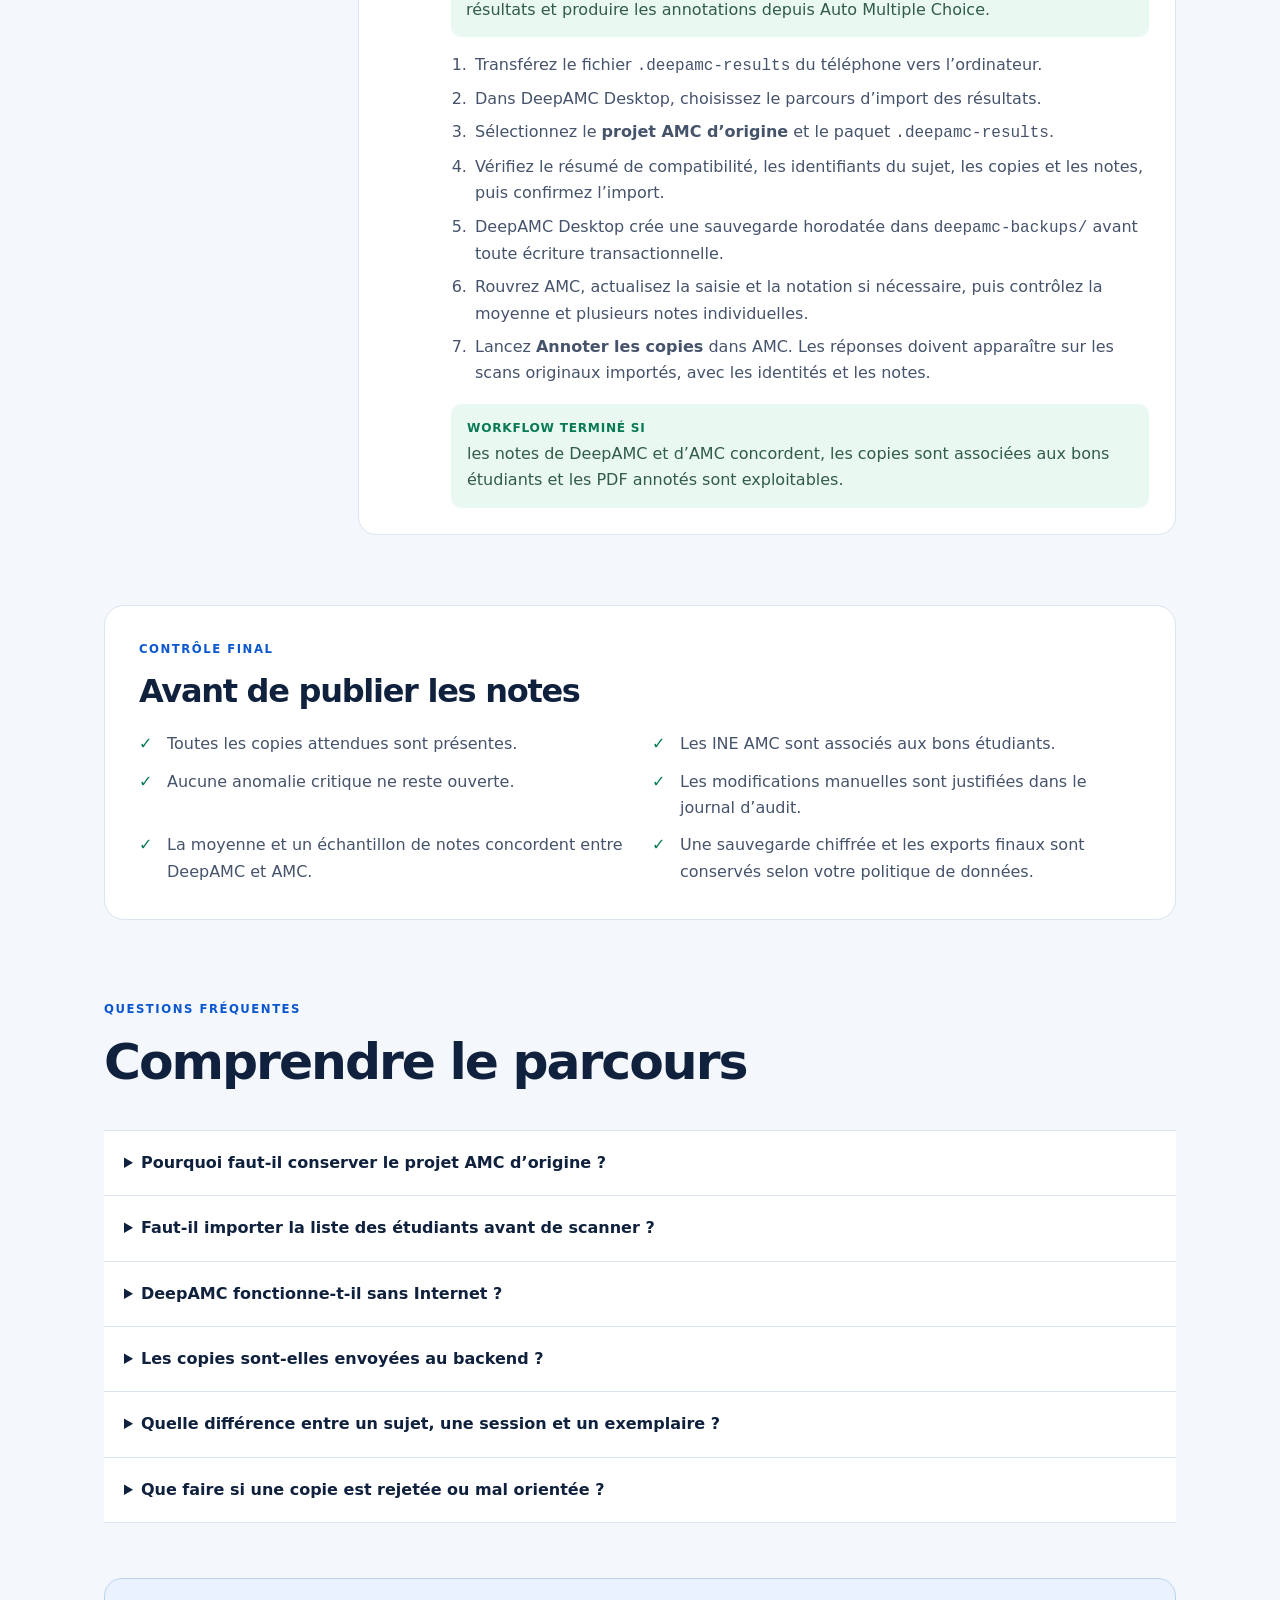
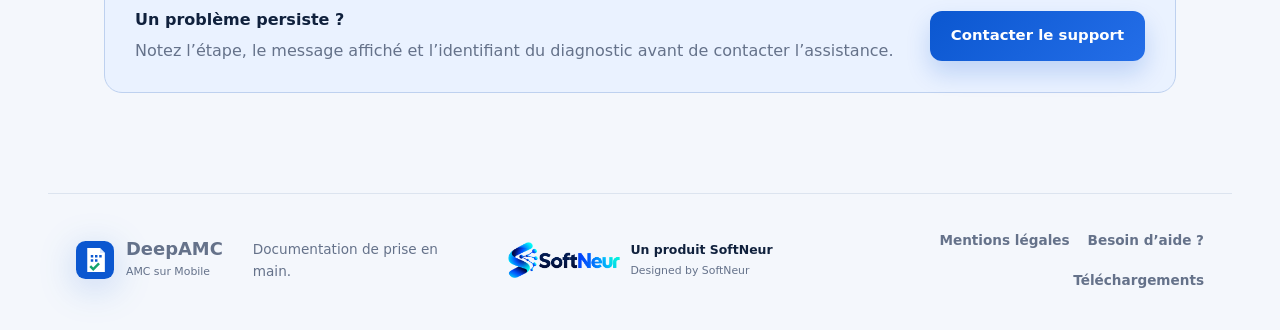
==== commit 6b1051fa: "site: publier DeepAMC Desktop 0.2.0 et actualiser laide" ====
--- a/aide/index.html
+++ b/aide/index.html
@@ -21,15 +21,29 @@
   <section class="page-heading">
     <p class="eyebrow">PRISE EN MAIN COMPLÈTE</p>
     <h1>Du sujet AMC aux copies annotées</h1>
-    <p>Suivez le workflow complet : préparer et compiler le sujet dans Auto Multiple Choice, l’envoyer sur le téléphone, corriger les copies, contrôler les résultats, puis les réintégrer au projet AMC d’origine.</p>
+    <p>Préparez le sujet dans l’éditeur DeepAMC Desktop 0.2.0 ou directement dans Auto Multiple Choice (AMC). Compilez-le dans AMC, puis utilisez DeepAMC Mobile pour corriger les copies.</p>
   </section>
 
   <section class="notice-card" aria-labelledby="manual-title">
     <div>
       <strong id="manual-title">Manuel utilisateur complet</strong>
-      <p>Consultez ou téléchargez le manuel illustrant tout le parcours : installation, compte et licence, préparation AMC, scan, import en arrière-plan, vérification, exports, sauvegardes et dépannage.</p>
+      <p>Le manuel PDF décrit le parcours historique. Retrouvez les nouveautés de Desktop 0.2.0 dans la section ci-dessous.</p>
     </div>
     <a class="button primary" href="/aide/Manuel_utilisateur_DeepAMC_1.0_marques.pdf" download>Télécharger le manuel PDF</a>
+  </section>
+
+  <section class="install-panel" id="desktop-020" aria-labelledby="desktop-020-title">
+    <div><span class="step-number" aria-hidden="true">i</span><h2 id="desktop-020-title">Premiers pas avec DeepAMC Desktop 0.2.0</h2></div>
+    <ol>
+      <li><strong>Installer sous Windows.</strong> Téléchargez le fichier .exe pour Windows 11 ou Windows 10 64 bits à partir du build 19044. Activez la virtualisation et gardez Internet disponible. L’installateur configure WSL et Ubuntu 22.04, puis installe AMC 1.7 et Desktop. Si Windows demande un redémarrage, la configuration reprend à la prochaine ouverture de session. Lancez ensuite DeepAMC Desktop depuis le menu Démarrer.</li>
+      <li><strong>Installer sous Linux.</strong> Installez le paquet avec <code>sudo apt install ./deepamc-desktop_0.2.0_all.deb</code> depuis son dossier. Utilisez AMC 1.7 pour l’export vers Mobile.</li>
+      <li><strong>Ouvrir l’éditeur.</strong> Connectez-vous dans <strong>Compte et licence</strong> avec un compte dont la licence autorise l’export AMC sur cet ordinateur, puis cliquez sur <strong>Préparer un sujet QCM</strong>.</li>
+      <li><strong>Adapter le modèle.</strong> Remplacez les exemples préremplis par le titre et les consignes de votre épreuve. Dans <strong>En-tête, logo et paramètres AMC</strong>, renseignez l’établissement, la filière, la matière, l’année, la session et le logo. Configurez la grille INE et la feuille de réponses. Les boutons <strong>Aide</strong> expliquent les barèmes simples et multiples.</li>
+      <li><strong>Créer les questions.</strong> Définissez les choix corrects et ajoutez au besoin une formule, du code ou une image. Une miniature permet de vérifier, remplacer ou retirer une image PNG, JPEG ou PDF. Pour un PDF, elle montre la première page.</li>
+      <li><strong>Enregistrer et compiler.</strong> Cliquez sur <strong>Ouvrir dans AMC</strong> pour enregistrer le projet et le lancer dans AMC. Pour reprendre le sujet dans DeepAMC, utilisez <strong>Ouvrir un sujet DeepAMC</strong> et choisissez <code>deepamc-subject.json</code> dans le dossier du projet. Le bouton général <strong>Lancer AMC</strong> est accessible sans licence.</li>
+      <li><strong>Vérifier et continuer.</strong> Reprenez à l’étape <a href="#compiler">Compiler et contrôler</a> pour vérifier le PDF, imprimer et préparer l’export vers DeepAMC Mobile.</li>
+    </ol>
+    <a class="button secondary" href="/telechargements/#desktop-020">Télécharger Desktop 0.2.0</a>
   </section>
 
   <section class="workflow-overview" aria-labelledby="workflow-title">
@@ -47,7 +61,7 @@
     <div>
       <h2 id="prerequisite-title">Avant de commencer</h2>
       <ul>
-        <li>Installez <strong>Auto Multiple Choice</strong>, <strong>DeepAMC Desktop</strong> et <strong>DeepAMC Mobile</strong>.</li>
+        <li>Installez <strong>DeepAMC Desktop</strong>, <strong>Auto Multiple Choice</strong> et <strong>DeepAMC Mobile</strong>. Sous Windows, l’installateur de Desktop 0.2.0 configure aussi AMC.</li>
         <li>Connectez Mobile et Desktop au même compte DeepAMC et vérifiez que la licence autorise les opérations voulues.</li>
         <li>Conservez le dossier original du projet AMC : il sera nécessaire lors du réimport des résultats.</li>
         <li>Préparez, si possible, un fichier CSV des étudiants comportant l’identifiant <strong>INE AMC</strong>.</li>
@@ -58,12 +72,14 @@
   <section class="guide-layout">
     <aside class="guide-index" aria-label="Sommaire du guide">
       <strong>Dans ce guide</strong>
+      <a href="#desktop-020">Nouveau · DeepAMC Desktop 0.2.0</a>
       <a href="#composer">1. Composer dans AMC</a><a href="#compiler">2. Compiler et contrôler</a><a href="#exporter">3. Exporter le sujet</a><a href="#importer-sujet">4. Importer sur Mobile</a><a href="#session">5. Préparer la session</a><a href="#copies">6. Scanner ou importer</a><a href="#resultat">7. Contrôler le résultat</a><a href="#anomalies">8. Finaliser la correction</a><a href="#exports">9. Exporter et sauvegarder</a><a href="#retour-amc">10. Réintégrer dans AMC <em>Optionnel</em></a>
     </aside>
 
     <div class="guide-content">
       <article id="composer"><span>01</span><div>
         <p class="tool-label">DANS AUTO MULTIPLE CHOICE</p><h2>Créer et paramétrer le sujet</h2>
+        <p>Avec Desktop 0.2.0, vous pouvez aussi <a href="#desktop-020">préparer un sujet dans l’éditeur DeepAMC</a> avant de l’ouvrir dans AMC.</p>
         <ol><li>Créez un projet AMC ou ouvrez un projet existant.</li><li>Rédigez les questions et déclarez précisément les bonnes réponses.</li><li>Configurez le barème de chaque question : réponse simple ou multiple, points partiels et pénalités éventuelles.</li><li>Prévoyez la zone d’identification utilisée par votre établissement, notamment la grille <strong>INE AMC</strong> si l’association automatique des étudiants est souhaitée.</li><li>Vérifiez que chaque question possède des cases lisibles et que les numéros de questions correspondent au sujet attendu.</li></ol>
         <p class="guide-note"><strong>Important :</strong> DeepAMC applique les bonnes réponses, l’ordre des choix et les barèmes enregistrés dans ce projet AMC. Toute erreur présente ici sera reproduite lors de la correction.</p>
       </div></article>
--- a/assets/site.css
+++ b/assets/site.css
@@ -166,6 +166,7 @@
 .page-heading h1 { margin: 0 0 20px; font-size: clamp(2.7rem, 6vw, 4.7rem); line-height: 1; letter-spacing: -.055em; }
 .page-heading > p:last-child { color: var(--muted); font-size: 1.08rem; }
 .release-grid { display: grid; grid-template-columns: repeat(2, 1fr); gap: 22px; }
+.desktop-releases { display: grid; gap: 22px; align-content: start; min-width: 0; }
 .release-card, .price-card, .support-grid article { padding: 30px; border: 1px solid var(--line); border-radius: 20px; background: #fff; box-shadow: 0 15px 40px rgba(16, 33, 61, .06); }
 .release-card.unavailable { background: #f8fafc; }
 .release-top { display: flex; justify-content: space-between; align-items: center; }
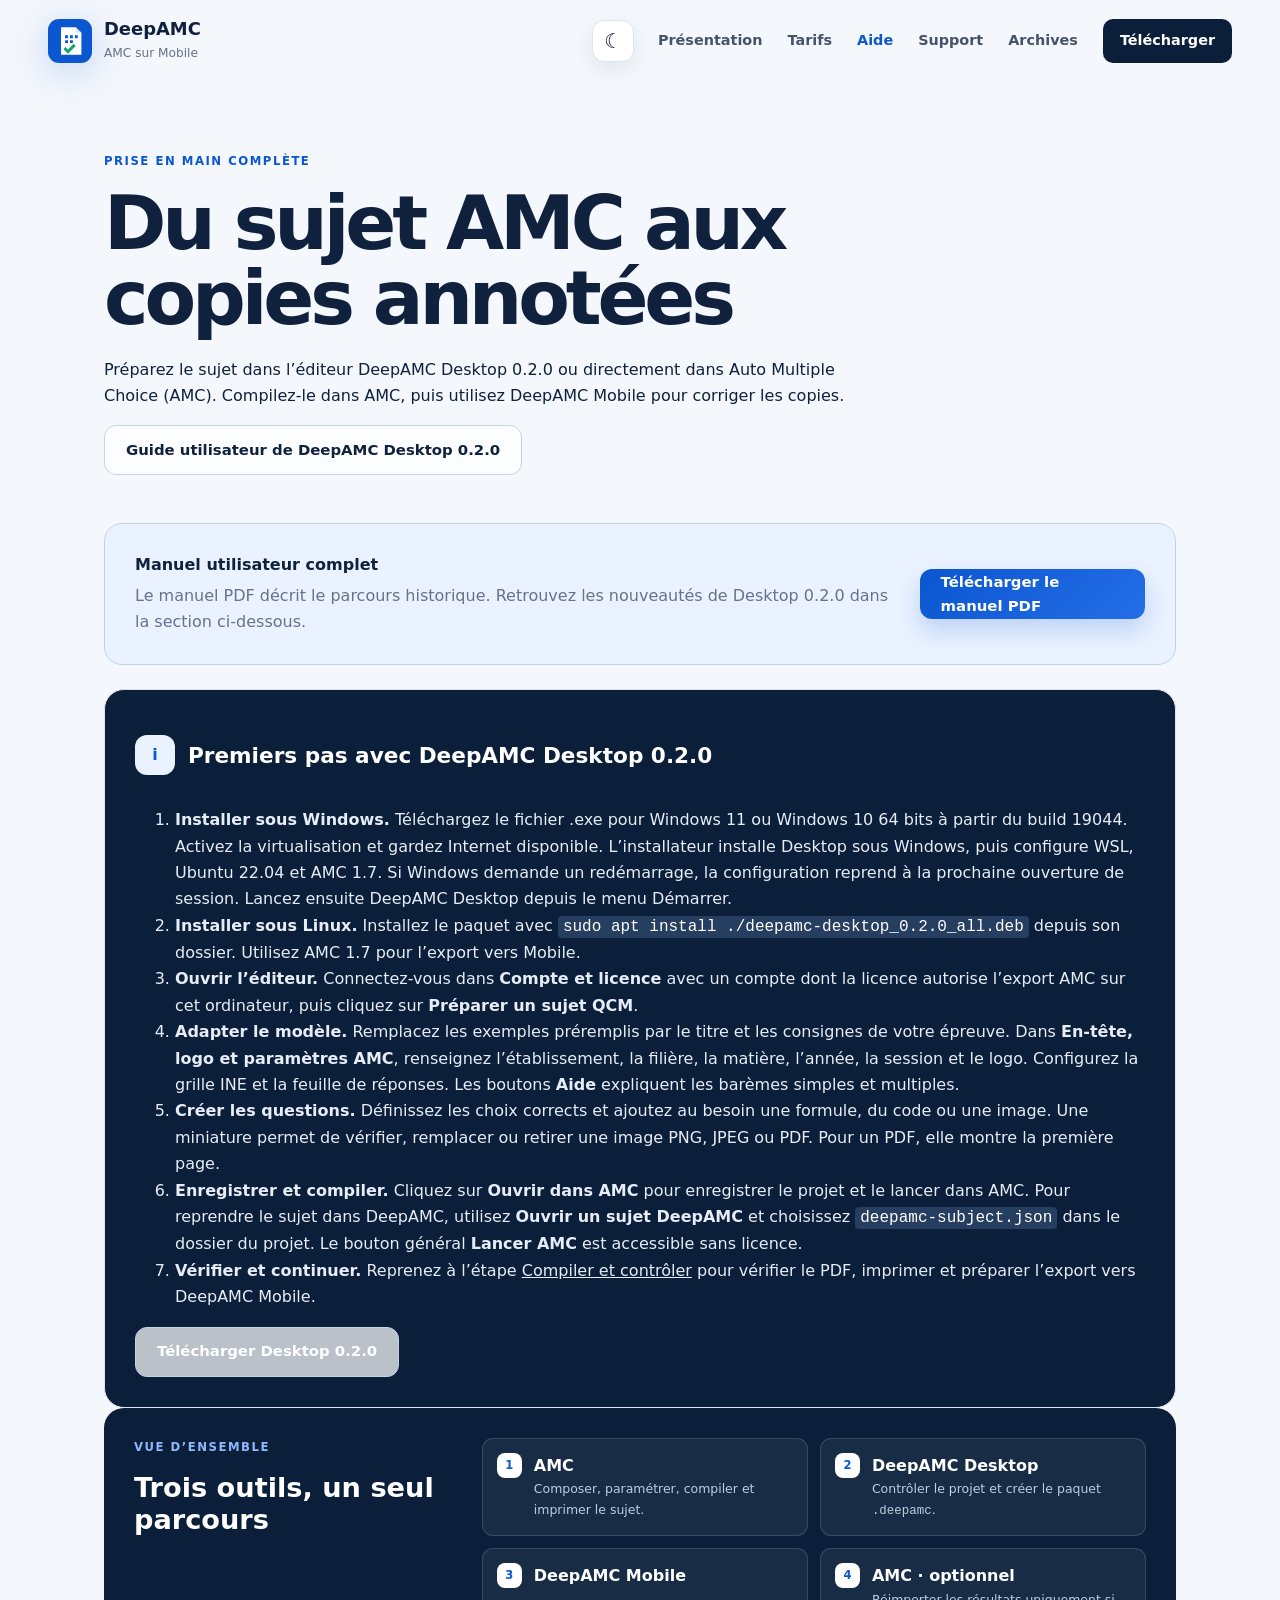
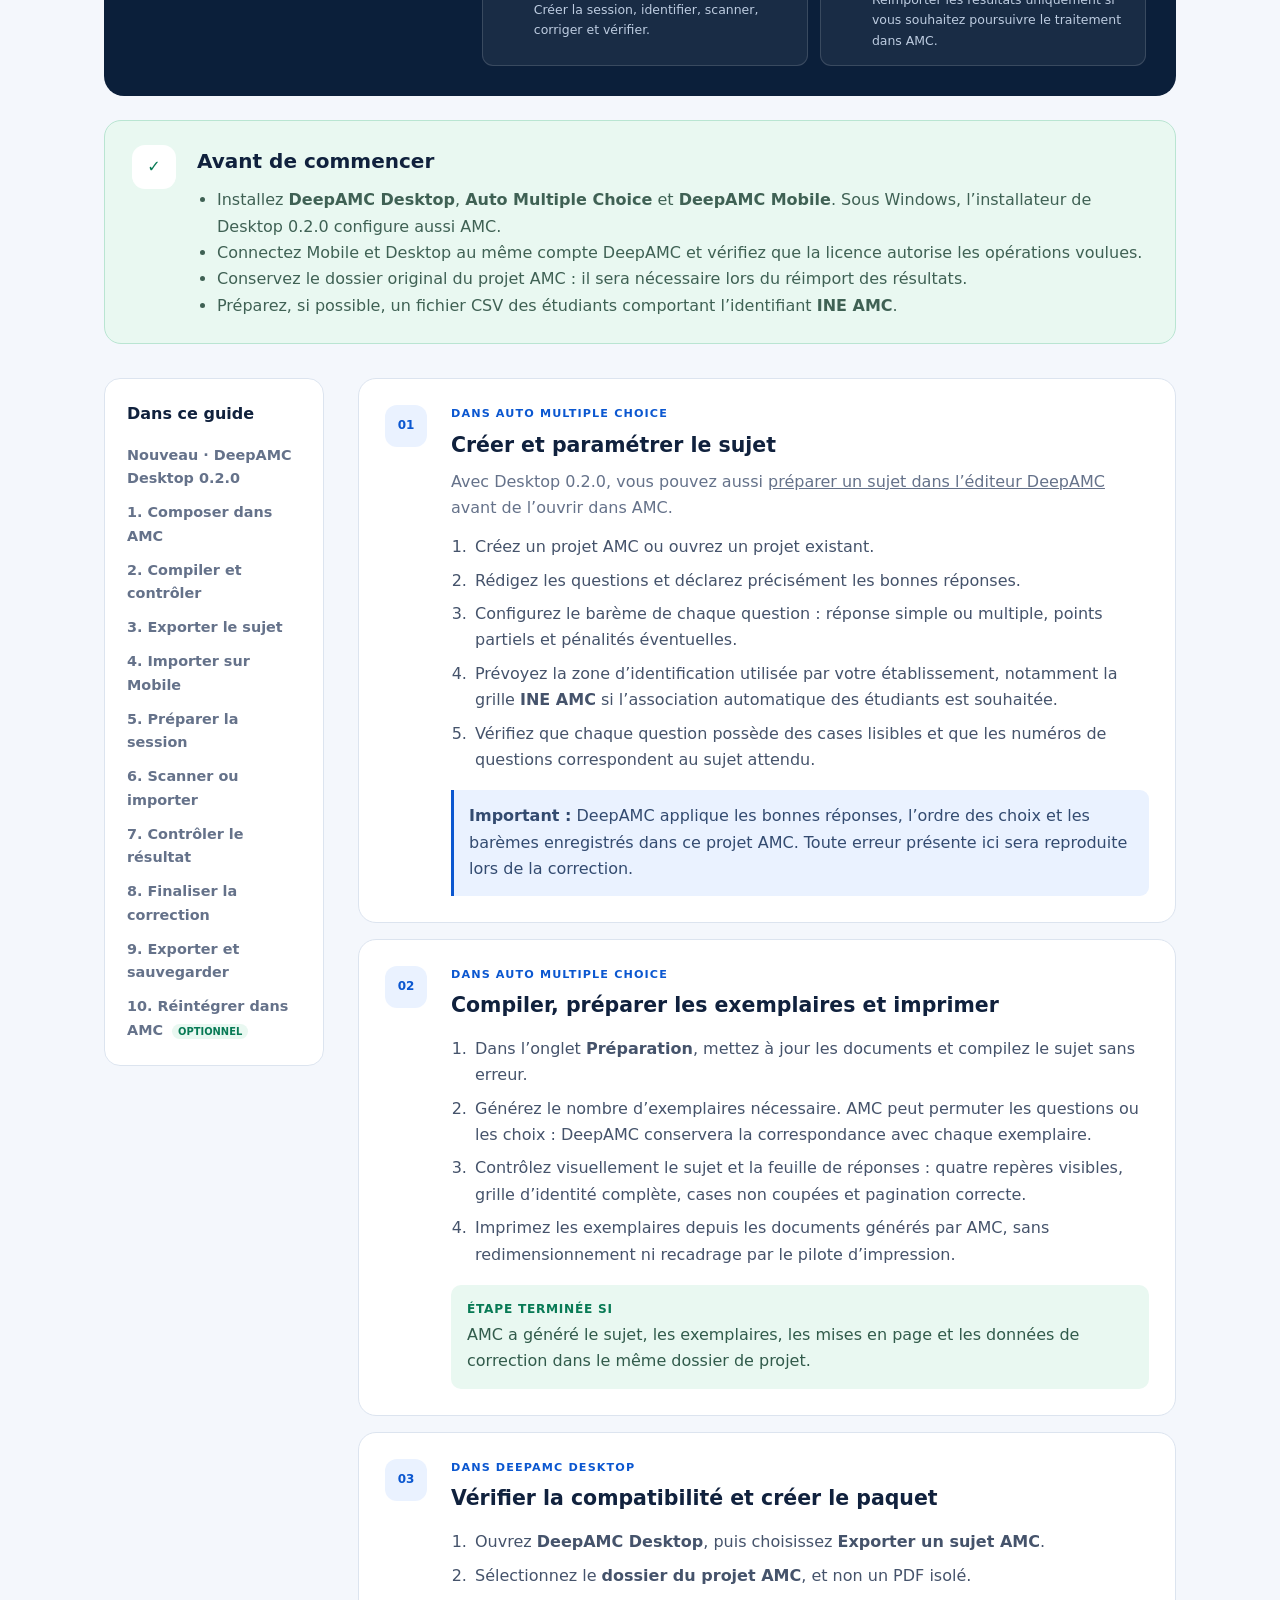
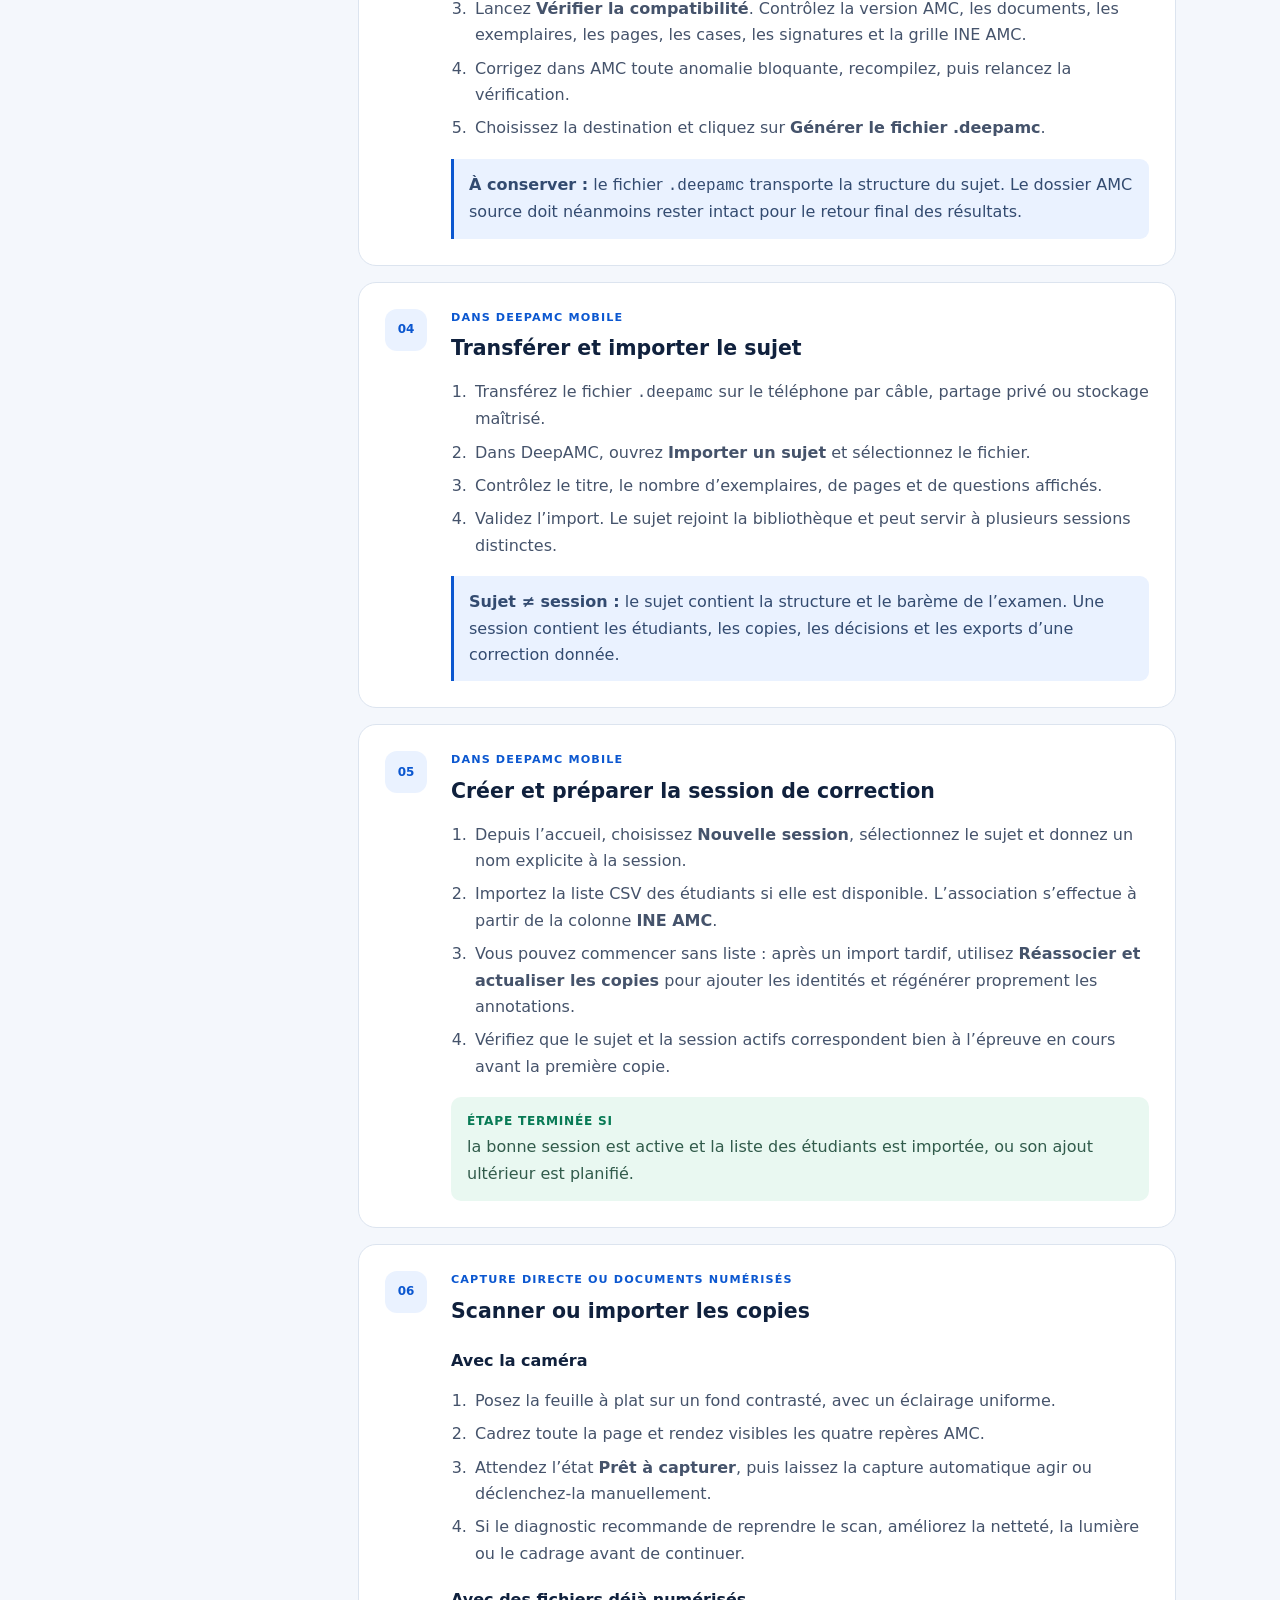
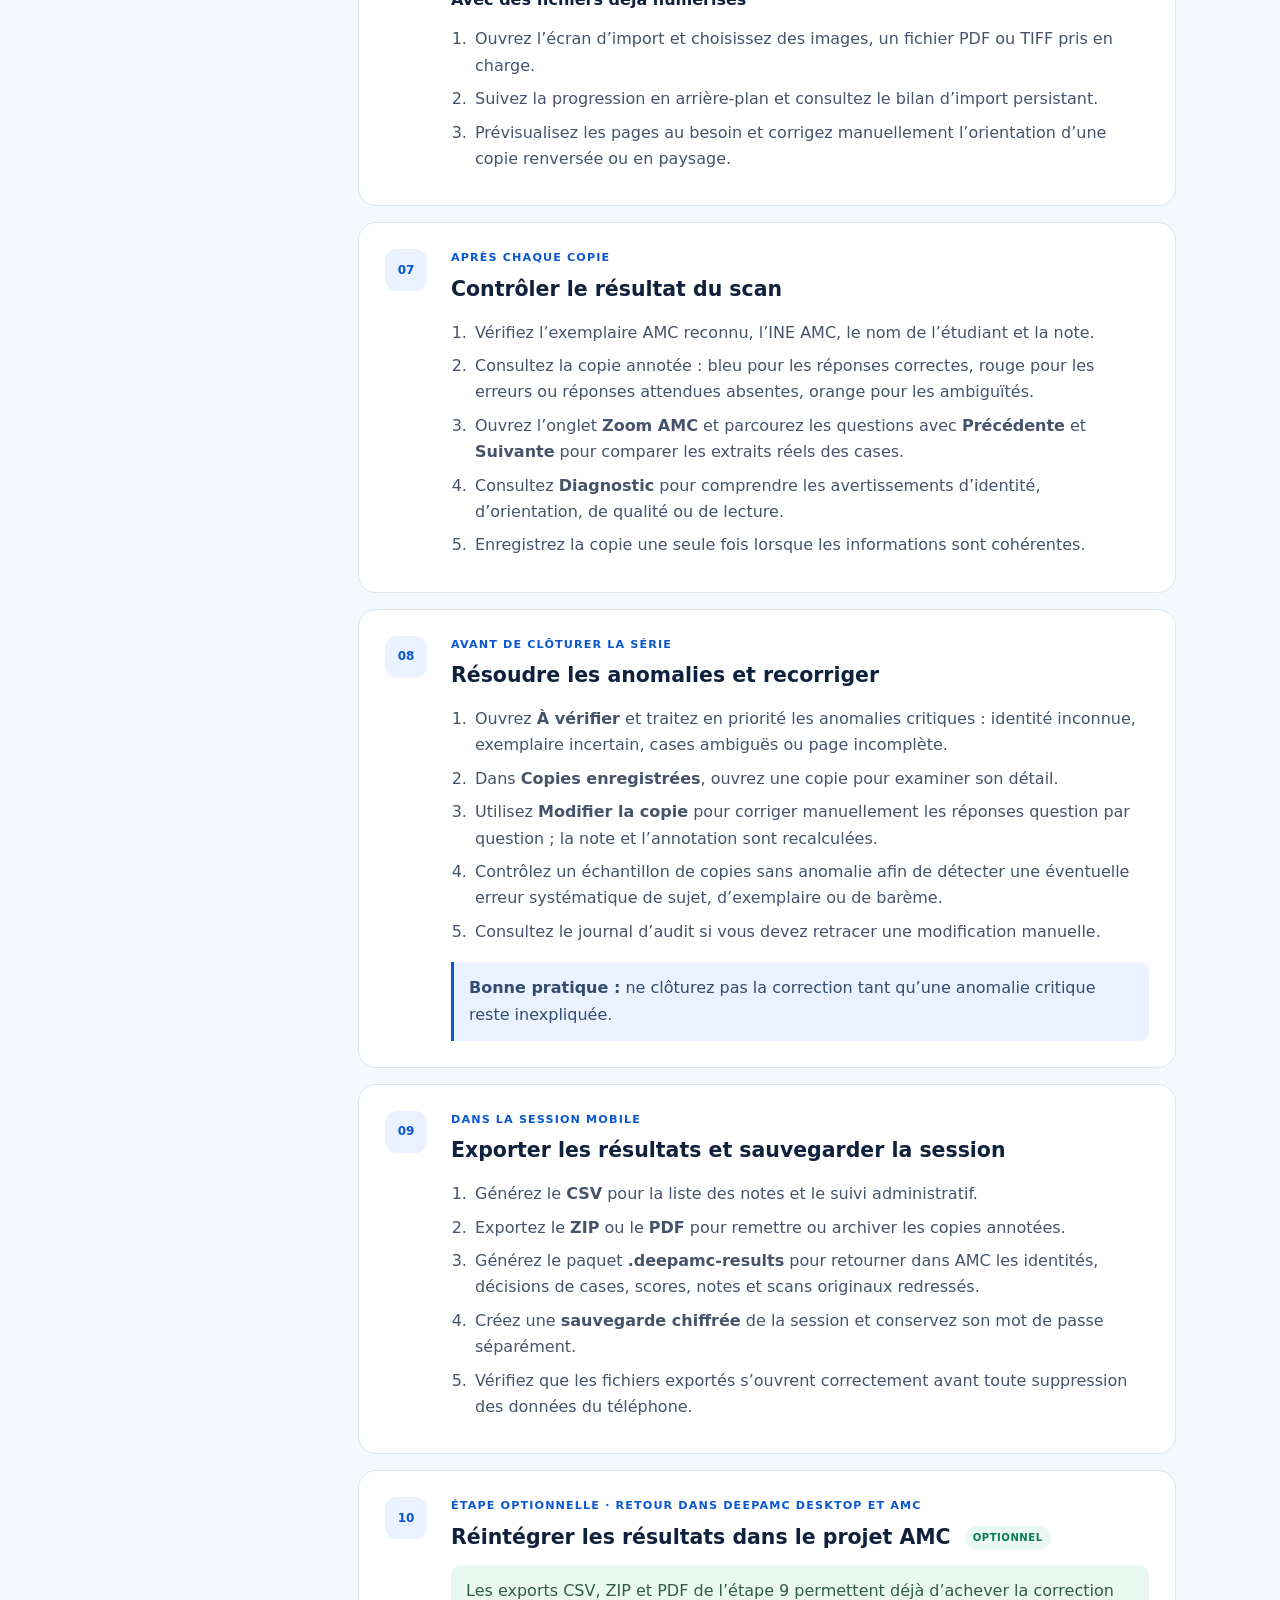
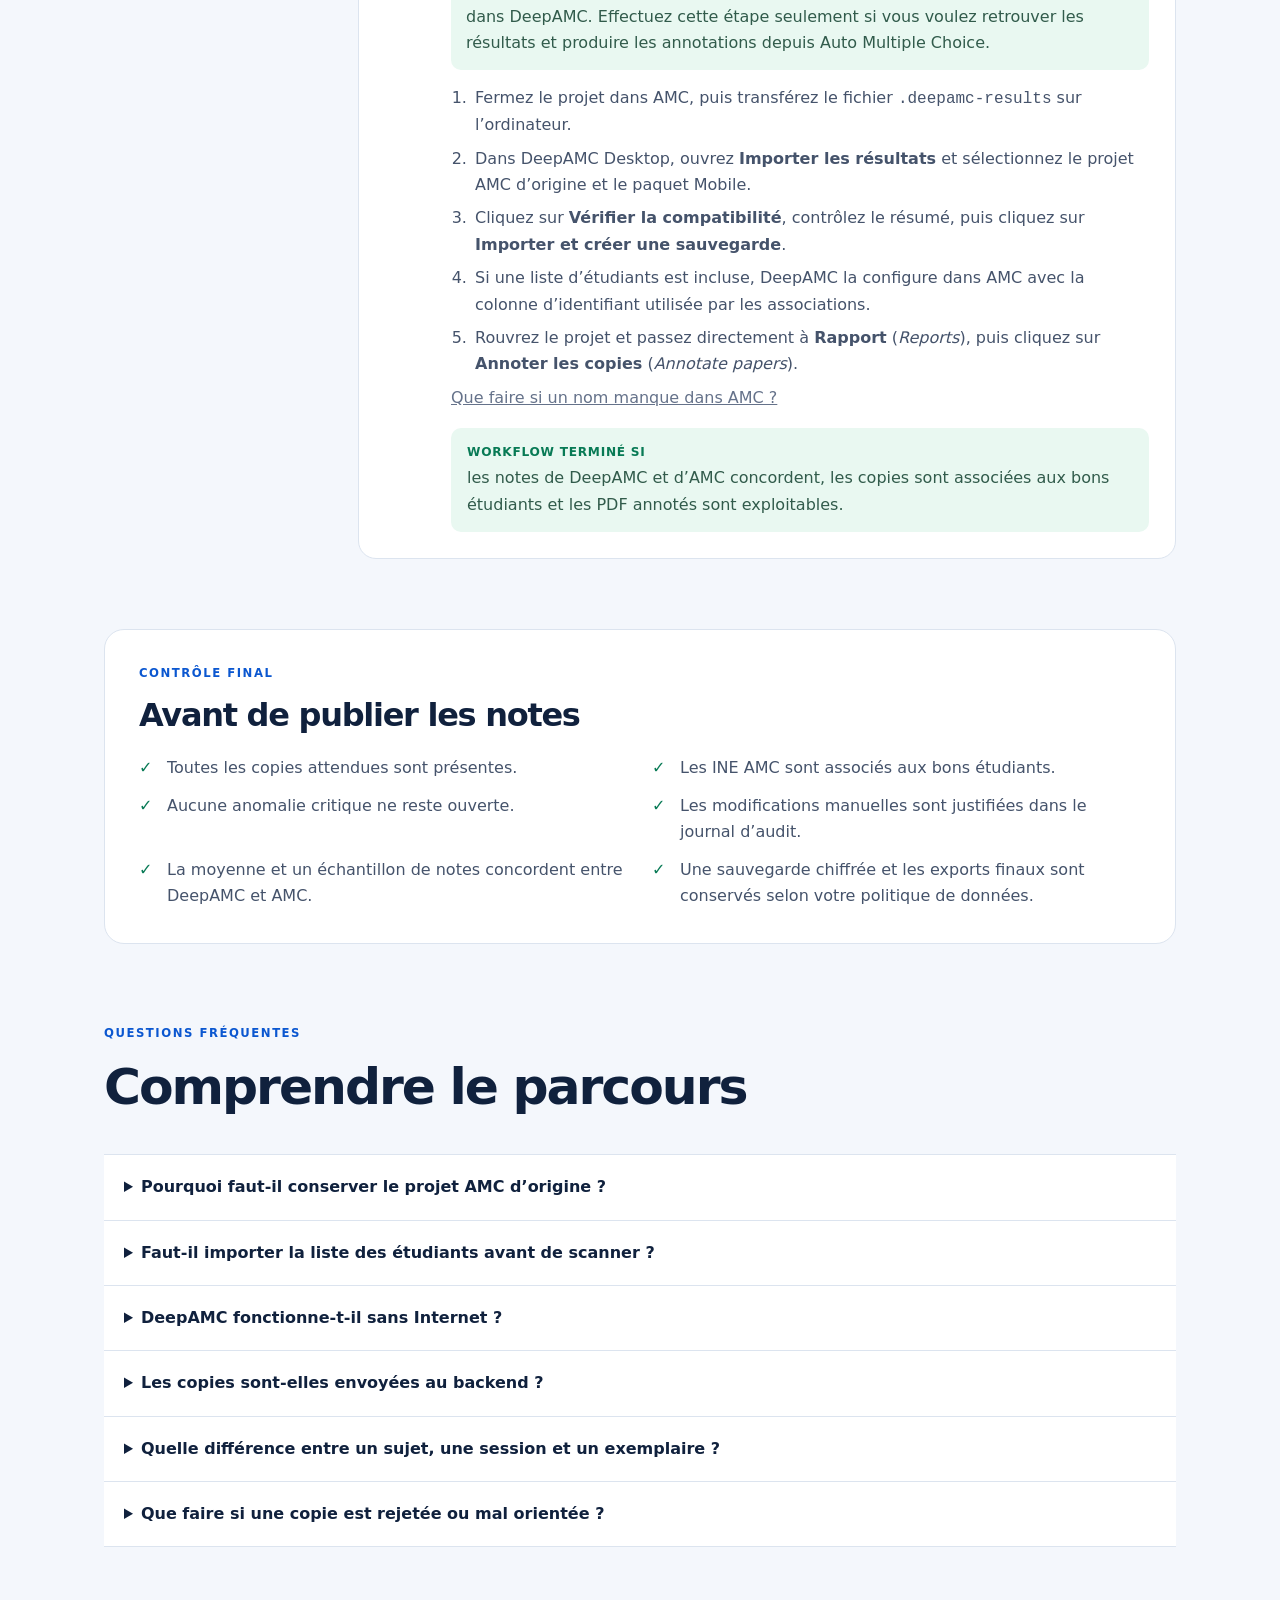
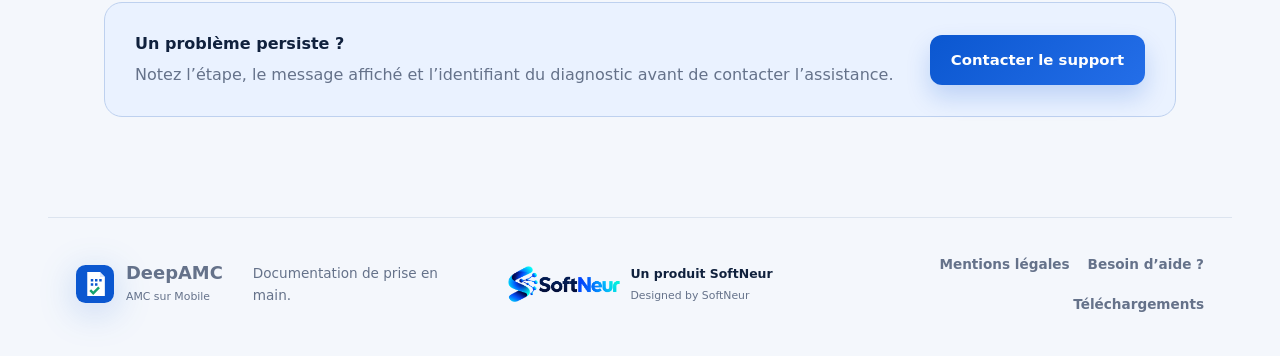
==== commit fb2e0491: "site: publier le guide Desktop 0.2.0 et les archives" ====
--- a/aide/index.html
+++ b/aide/index.html
@@ -14,7 +14,7 @@
 <header class="site-header">
   <a class="brand" href="/"><img src="/assets/deepamc-mark.svg" alt="" width="44" height="44"><span><strong>DeepAMC</strong><small>AMC sur Mobile</small></span></a>
   <button class="menu-button" type="button" aria-expanded="false" aria-controls="main-navigation">Menu</button>
-  <nav id="main-navigation"><a href="/">Présentation</a><a href="/tarifs/">Tarifs</a><a class="active" href="/aide/">Aide</a><a href="/support/">Support</a><a class="nav-download" href="/telechargements/">Télécharger</a></nav>
+  <nav id="main-navigation"><a href="/">Présentation</a><a href="/tarifs/">Tarifs</a><a class="active" href="/aide/">Aide</a><a href="/support/">Support</a><a href="/archives/">Archives</a><a class="nav-download" href="/telechargements/">Télécharger</a></nav>
 </header>
 
 <main id="contenu" class="page-main">
@@ -22,6 +22,7 @@
     <p class="eyebrow">PRISE EN MAIN COMPLÈTE</p>
     <h1>Du sujet AMC aux copies annotées</h1>
     <p>Préparez le sujet dans l’éditeur DeepAMC Desktop 0.2.0 ou directement dans Auto Multiple Choice (AMC). Compilez-le dans AMC, puis utilisez DeepAMC Mobile pour corriger les copies.</p>
+    <a class="button secondary" href="/aide/desktop/">Guide utilisateur de DeepAMC Desktop 0.2.0</a>
   </section>
 
   <section class="notice-card" aria-labelledby="manual-title">
@@ -35,7 +36,7 @@
   <section class="install-panel" id="desktop-020" aria-labelledby="desktop-020-title">
     <div><span class="step-number" aria-hidden="true">i</span><h2 id="desktop-020-title">Premiers pas avec DeepAMC Desktop 0.2.0</h2></div>
     <ol>
-      <li><strong>Installer sous Windows.</strong> Téléchargez le fichier .exe pour Windows 11 ou Windows 10 64 bits à partir du build 19044. Activez la virtualisation et gardez Internet disponible. L’installateur configure WSL et Ubuntu 22.04, puis installe AMC 1.7 et Desktop. Si Windows demande un redémarrage, la configuration reprend à la prochaine ouverture de session. Lancez ensuite DeepAMC Desktop depuis le menu Démarrer.</li>
+      <li><strong>Installer sous Windows.</strong> Téléchargez le fichier .exe pour Windows 11 ou Windows 10 64 bits à partir du build 19044. Activez la virtualisation et gardez Internet disponible. L’installateur installe Desktop sous Windows, puis configure WSL, Ubuntu 22.04 et AMC 1.7. Si Windows demande un redémarrage, la configuration reprend à la prochaine ouverture de session. Lancez ensuite DeepAMC Desktop depuis le menu Démarrer.</li>
       <li><strong>Installer sous Linux.</strong> Installez le paquet avec <code>sudo apt install ./deepamc-desktop_0.2.0_all.deb</code> depuis son dossier. Utilisez AMC 1.7 pour l’export vers Mobile.</li>
       <li><strong>Ouvrir l’éditeur.</strong> Connectez-vous dans <strong>Compte et licence</strong> avec un compte dont la licence autorise l’export AMC sur cet ordinateur, puis cliquez sur <strong>Préparer un sujet QCM</strong>.</li>
       <li><strong>Adapter le modèle.</strong> Remplacez les exemples préremplis par le titre et les consignes de votre épreuve. Dans <strong>En-tête, logo et paramètres AMC</strong>, renseignez l’établissement, la filière, la matière, l’année, la session et le logo. Configurez la grille INE et la feuille de réponses. Les boutons <strong>Aide</strong> expliquent les barèmes simples et multiples.</li>
@@ -133,7 +134,8 @@
       <article id="retour-amc"><span>10</span><div>
         <p class="tool-label">ÉTAPE OPTIONNELLE · RETOUR DANS DEEPAMC DESKTOP ET AMC</p><h2>Réintégrer les résultats dans le projet AMC <span class="optional-badge">Optionnel</span></h2>
         <p class="optional-intro">Les exports CSV, ZIP et PDF de l’étape 9 permettent déjà d’achever la correction dans DeepAMC. Effectuez cette étape seulement si vous voulez retrouver les résultats et produire les annotations depuis Auto Multiple Choice.</p>
-        <ol><li>Transférez le fichier <code>.deepamc-results</code> du téléphone vers l’ordinateur.</li><li>Dans DeepAMC Desktop, choisissez le parcours d’import des résultats.</li><li>Sélectionnez le <strong>projet AMC d’origine</strong> et le paquet <code>.deepamc-results</code>.</li><li>Vérifiez le résumé de compatibilité, les identifiants du sujet, les copies et les notes, puis confirmez l’import.</li><li>DeepAMC Desktop crée une sauvegarde horodatée dans <code>deepamc-backups/</code> avant toute écriture transactionnelle.</li><li>Rouvrez AMC, actualisez la saisie et la notation si nécessaire, puis contrôlez la moyenne et plusieurs notes individuelles.</li><li>Lancez <strong>Annoter les copies</strong> dans AMC. Les réponses doivent apparaître sur les scans originaux importés, avec les identités et les notes.</li></ol>
+        <ol><li>Fermez le projet dans AMC, puis transférez le fichier <code>.deepamc-results</code> sur l’ordinateur.</li><li>Dans DeepAMC Desktop, ouvrez <strong>Importer les résultats</strong> et sélectionnez le projet AMC d’origine et le paquet Mobile.</li><li>Cliquez sur <strong>Vérifier la compatibilité</strong>, contrôlez le résumé, puis cliquez sur <strong>Importer et créer une sauvegarde</strong>.</li><li>Si une liste d’étudiants est incluse, DeepAMC la configure dans AMC avec la colonne d’identifiant utilisée par les associations.</li><li>Rouvrez le projet et passez directement à <strong>Rapport</strong> (<em>Reports</em>), puis cliquez sur <strong>Annoter les copies</strong> (<em>Annotate papers</em>).</li></ol>
+        <p><a href="/aide/desktop/#si-le-nom-ou-le-prenom-manque">Que faire si un nom manque dans AMC ?</a></p>
         <div class="completion-check"><strong>Workflow terminé si</strong><span>les notes de DeepAMC et d’AMC concordent, les copies sont associées aux bons étudiants et les PDF annotés sont exploitables.</span></div>
       </div></article>
     </div>
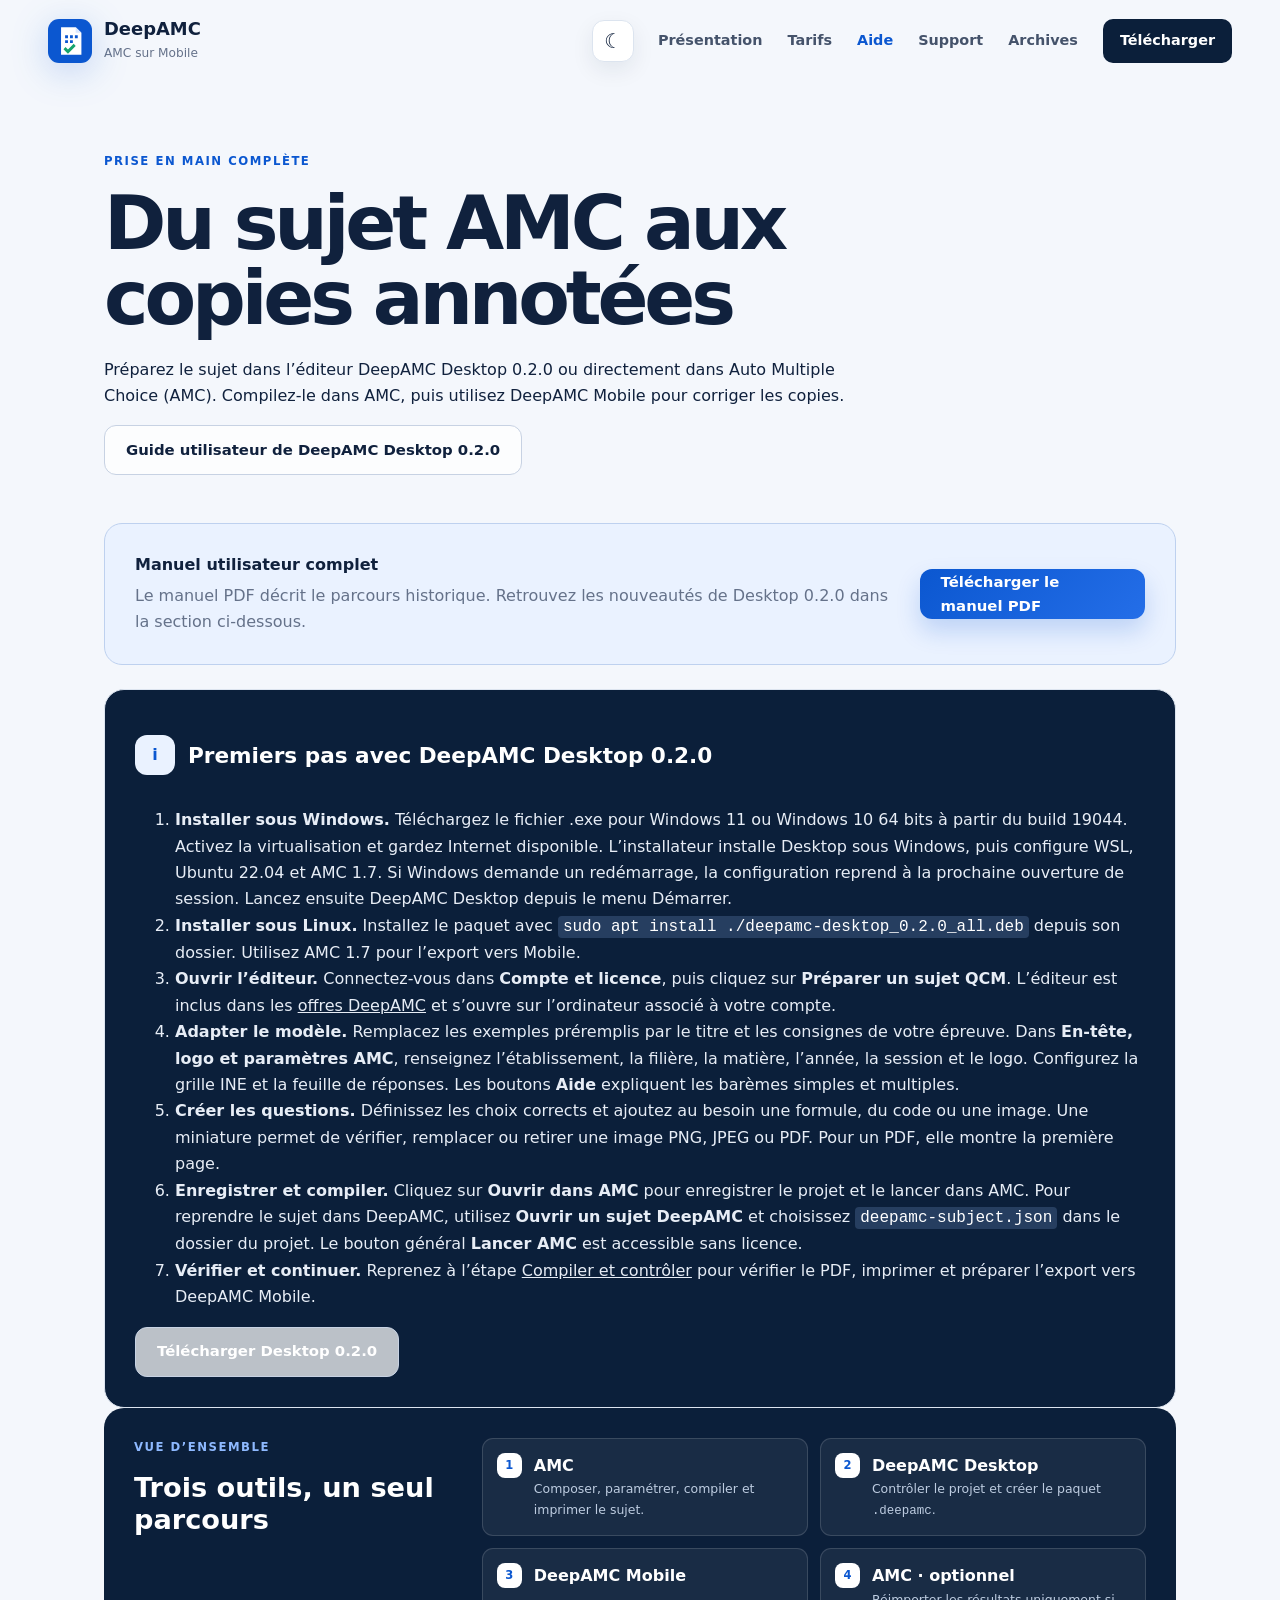
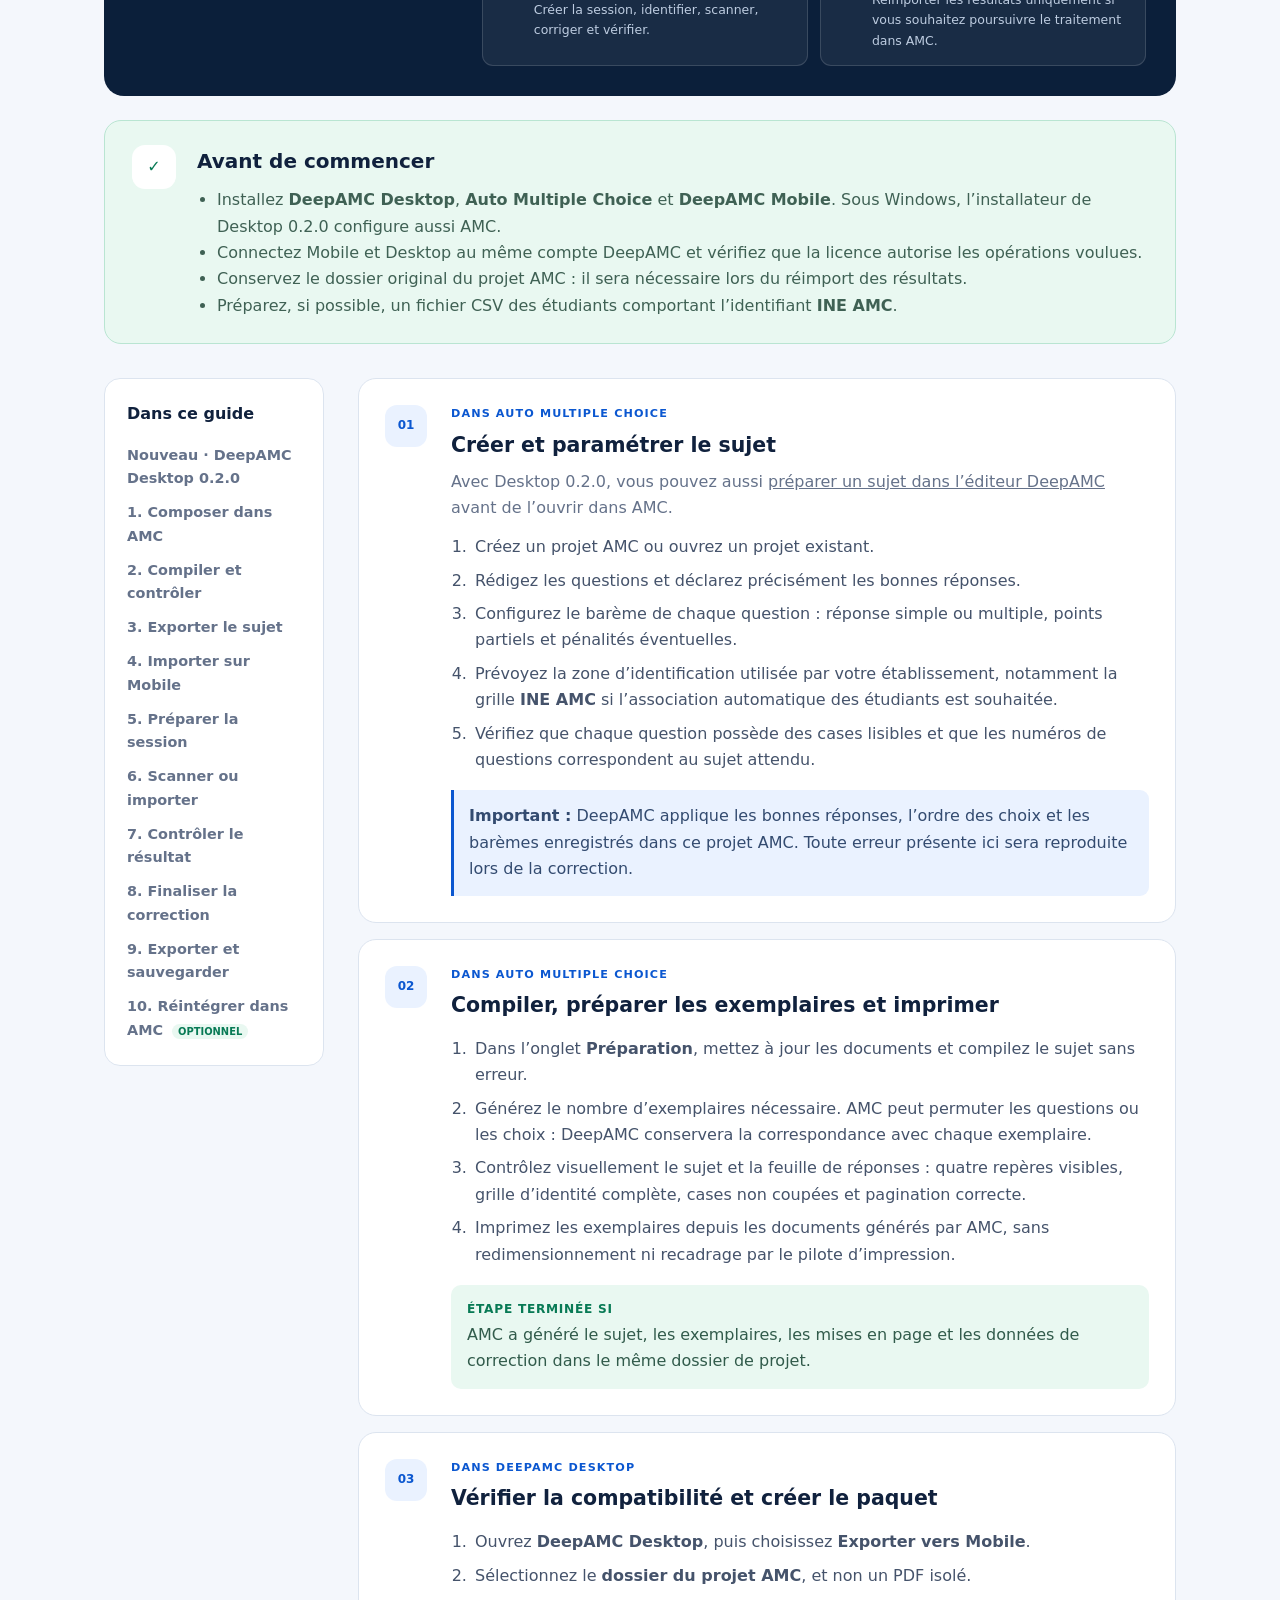
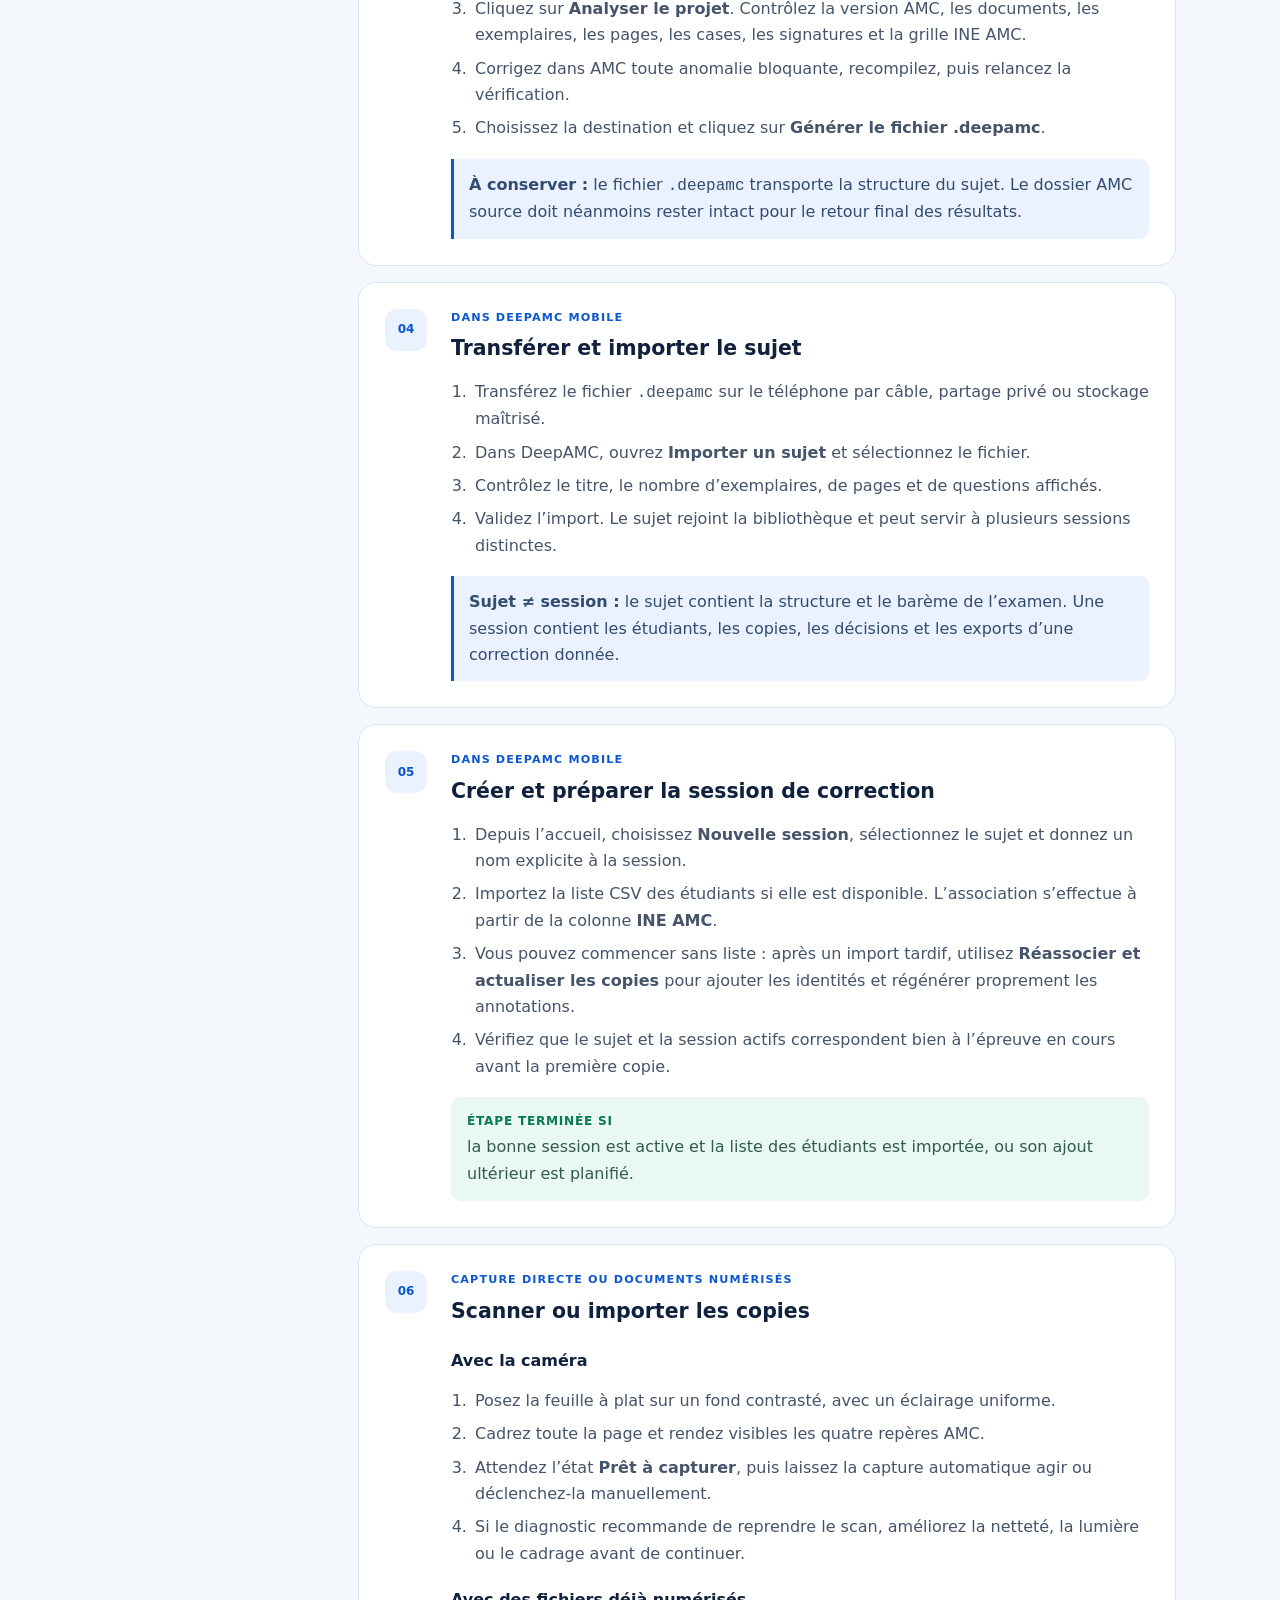
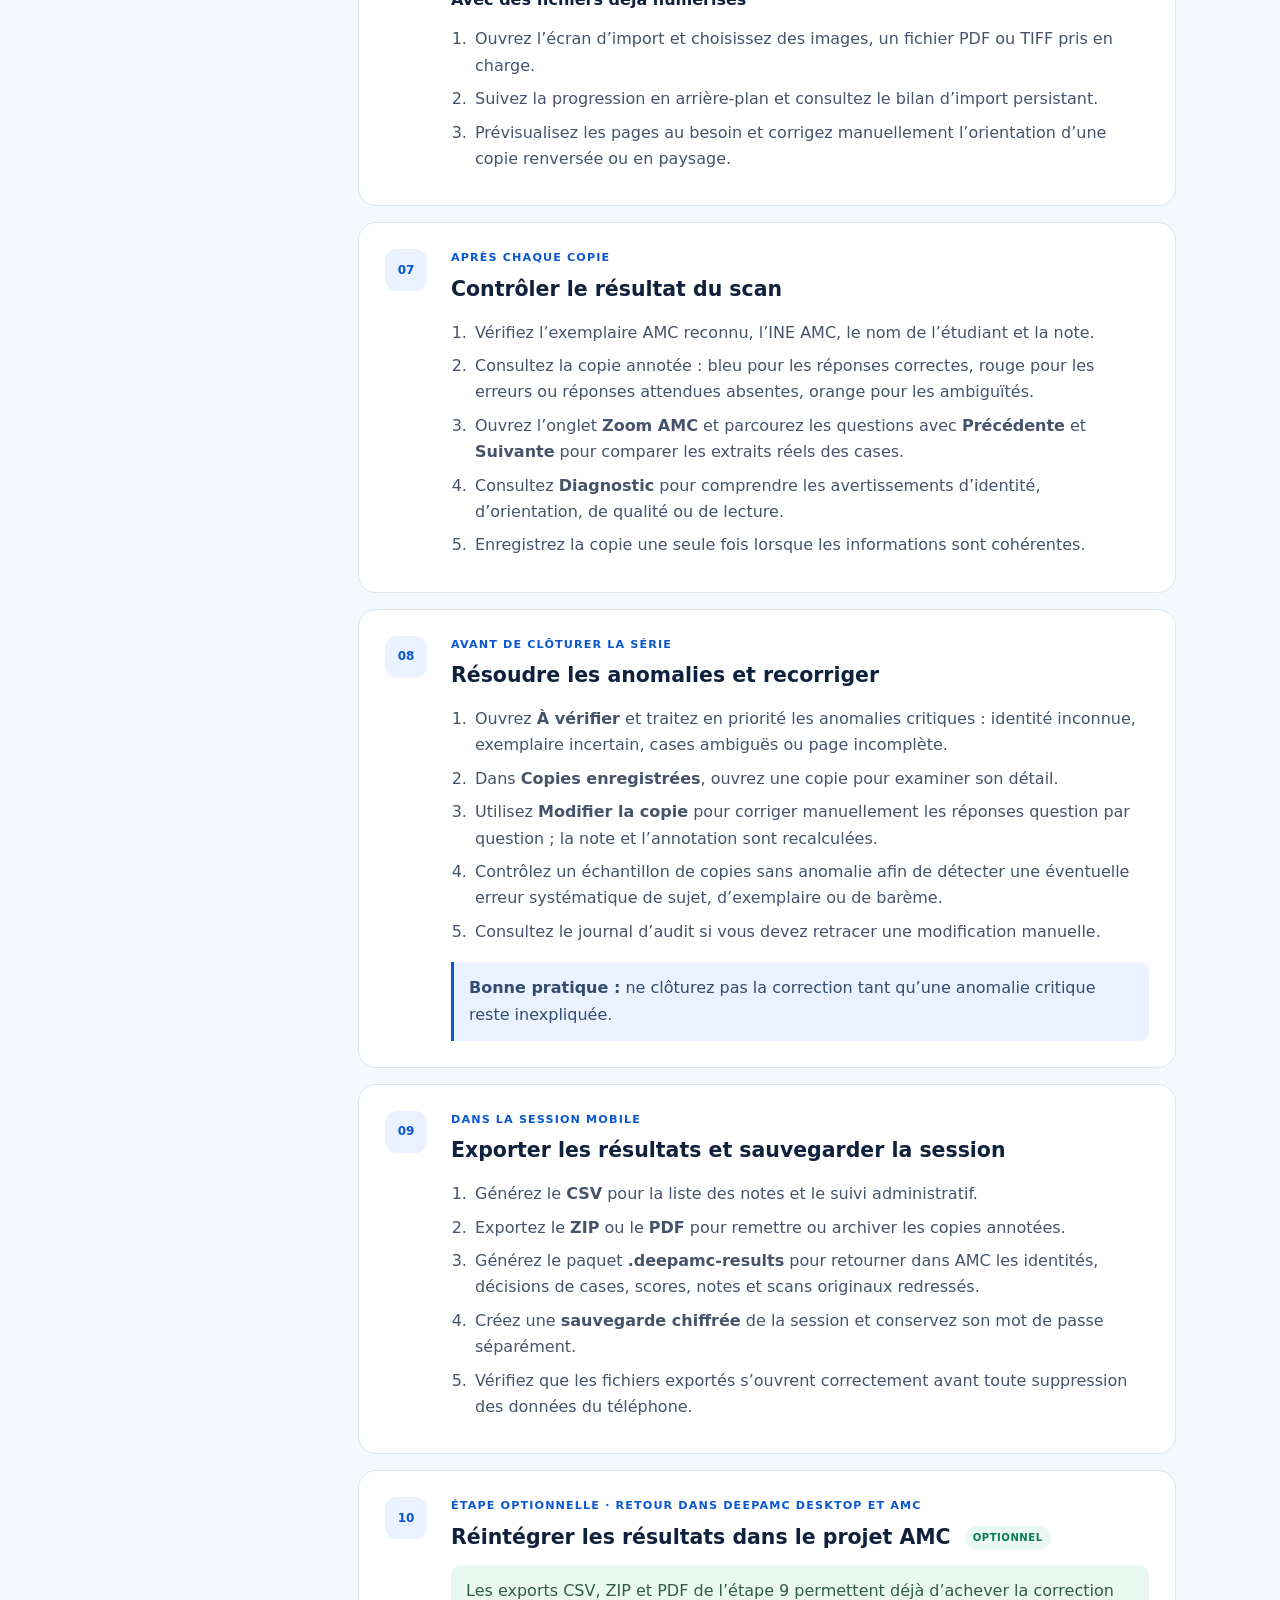
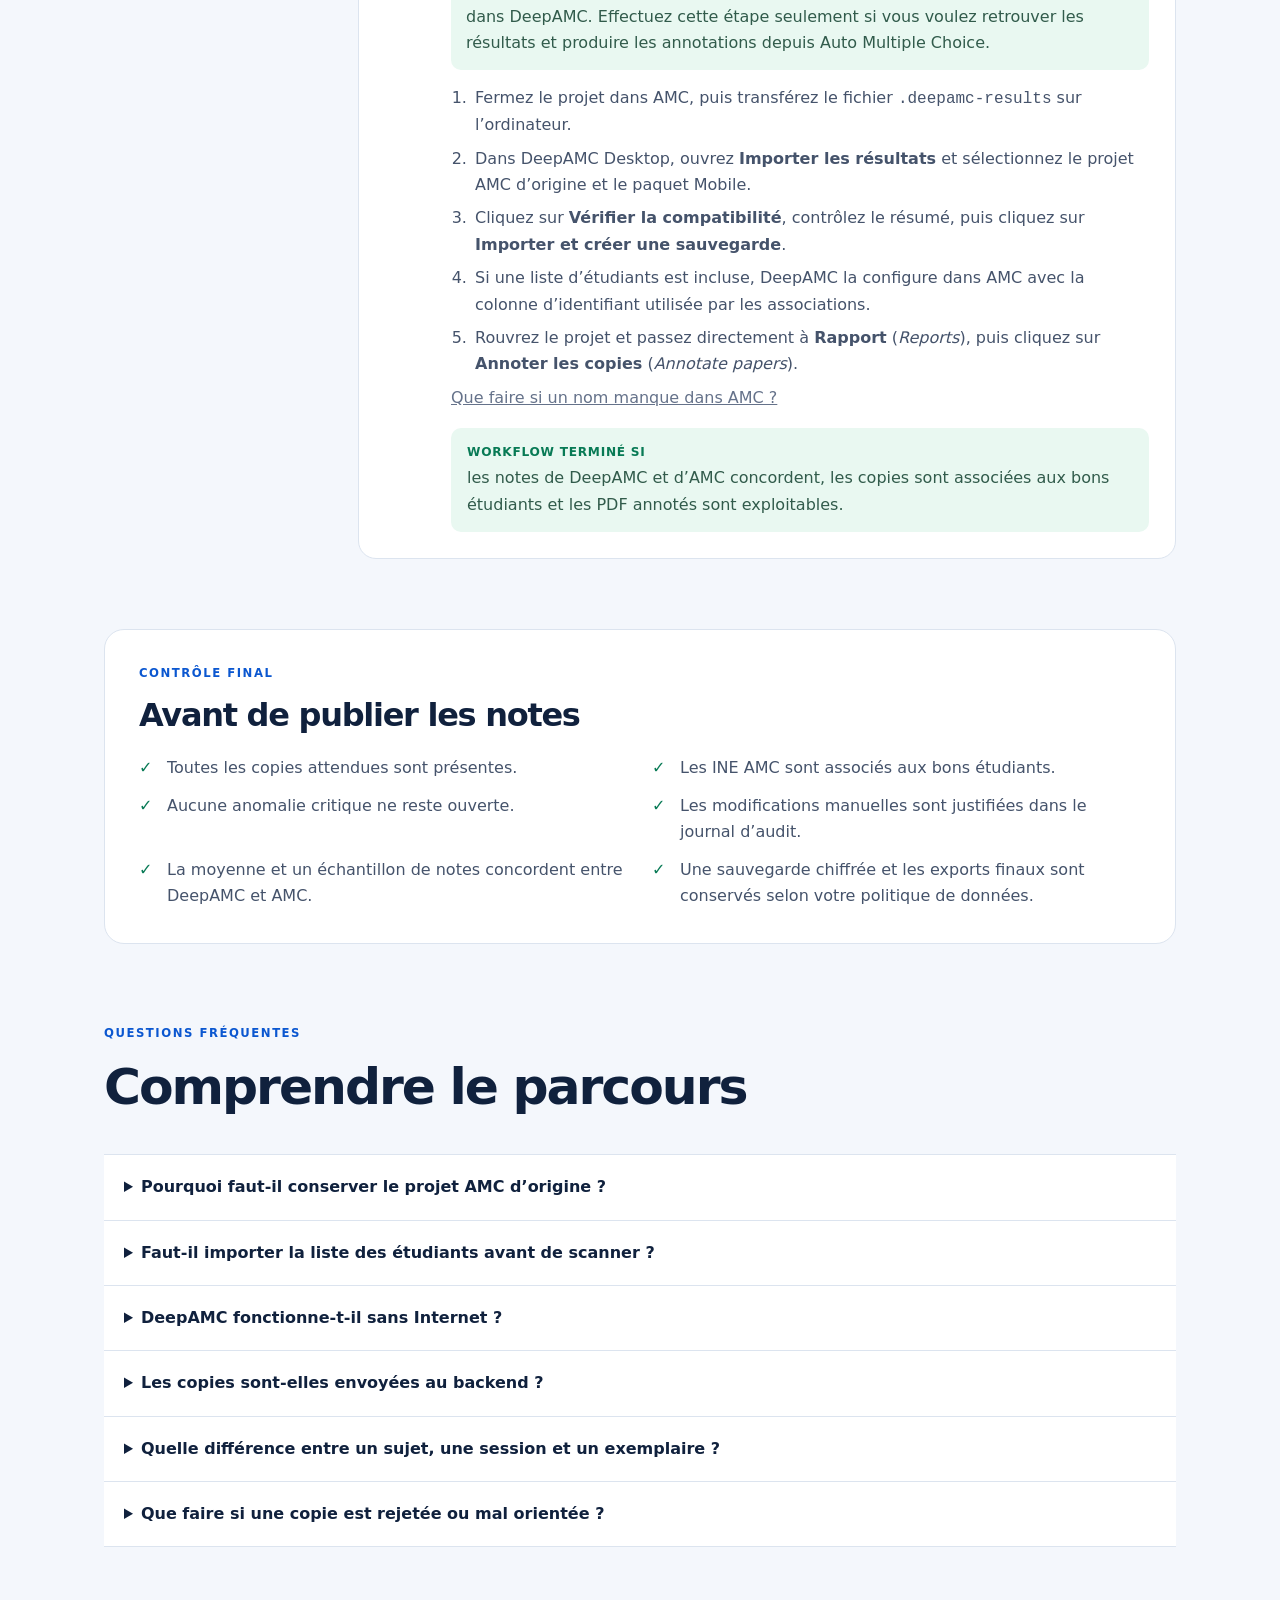
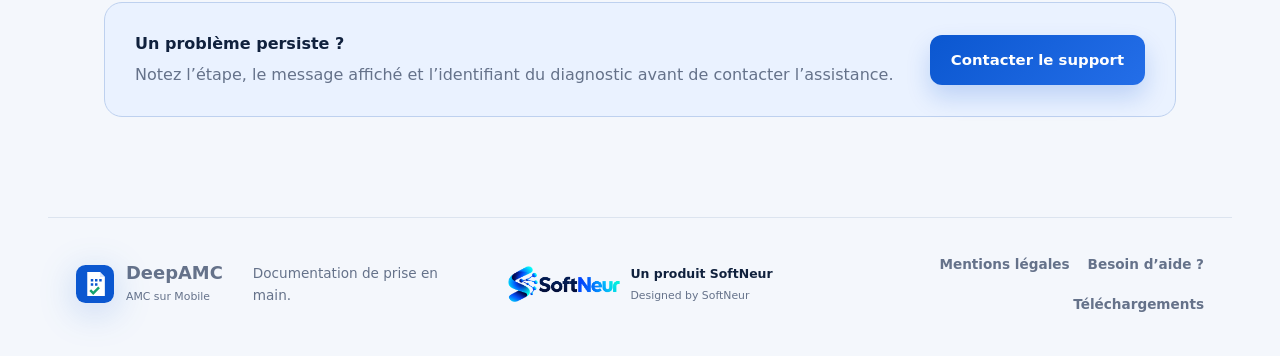
==== commit 0447601e: "site: clarifier l’accès à l’éditeur QCM" ====
--- a/aide/index.html
+++ b/aide/index.html
@@ -38,7 +38,7 @@
     <ol>
       <li><strong>Installer sous Windows.</strong> Téléchargez le fichier .exe pour Windows 11 ou Windows 10 64 bits à partir du build 19044. Activez la virtualisation et gardez Internet disponible. L’installateur installe Desktop sous Windows, puis configure WSL, Ubuntu 22.04 et AMC 1.7. Si Windows demande un redémarrage, la configuration reprend à la prochaine ouverture de session. Lancez ensuite DeepAMC Desktop depuis le menu Démarrer.</li>
       <li><strong>Installer sous Linux.</strong> Installez le paquet avec <code>sudo apt install ./deepamc-desktop_0.2.0_all.deb</code> depuis son dossier. Utilisez AMC 1.7 pour l’export vers Mobile.</li>
-      <li><strong>Ouvrir l’éditeur.</strong> Connectez-vous dans <strong>Compte et licence</strong> avec un compte dont la licence autorise l’export AMC sur cet ordinateur, puis cliquez sur <strong>Préparer un sujet QCM</strong>.</li>
+      <li><strong>Ouvrir l’éditeur.</strong> Connectez-vous dans <strong>Compte et licence</strong>, puis cliquez sur <strong>Préparer un sujet QCM</strong>. L’éditeur est inclus dans les <a href="/tarifs/#comparison-title">offres DeepAMC</a> et s’ouvre sur l’ordinateur associé à votre compte.</li>
       <li><strong>Adapter le modèle.</strong> Remplacez les exemples préremplis par le titre et les consignes de votre épreuve. Dans <strong>En-tête, logo et paramètres AMC</strong>, renseignez l’établissement, la filière, la matière, l’année, la session et le logo. Configurez la grille INE et la feuille de réponses. Les boutons <strong>Aide</strong> expliquent les barèmes simples et multiples.</li>
       <li><strong>Créer les questions.</strong> Définissez les choix corrects et ajoutez au besoin une formule, du code ou une image. Une miniature permet de vérifier, remplacer ou retirer une image PNG, JPEG ou PDF. Pour un PDF, elle montre la première page.</li>
       <li><strong>Enregistrer et compiler.</strong> Cliquez sur <strong>Ouvrir dans AMC</strong> pour enregistrer le projet et le lancer dans AMC. Pour reprendre le sujet dans DeepAMC, utilisez <strong>Ouvrir un sujet DeepAMC</strong> et choisissez <code>deepamc-subject.json</code> dans le dossier du projet. Le bouton général <strong>Lancer AMC</strong> est accessible sans licence.</li>
@@ -93,7 +93,7 @@
 
       <article id="exporter"><span>03</span><div>
         <p class="tool-label">DANS DEEPAMC DESKTOP</p><h2>Vérifier la compatibilité et créer le paquet</h2>
-        <ol><li>Ouvrez <strong>DeepAMC Desktop</strong>, puis choisissez <strong>Exporter un sujet AMC</strong>.</li><li>Sélectionnez le <strong>dossier du projet AMC</strong>, et non un PDF isolé.</li><li>Lancez <strong>Vérifier la compatibilité</strong>. Contrôlez la version AMC, les documents, les exemplaires, les pages, les cases, les signatures et la grille INE AMC.</li><li>Corrigez dans AMC toute anomalie bloquante, recompilez, puis relancez la vérification.</li><li>Choisissez la destination et cliquez sur <strong>Générer le fichier .deepamc</strong>.</li></ol>
+        <ol><li>Ouvrez <strong>DeepAMC Desktop</strong>, puis choisissez <strong>Exporter vers Mobile</strong>.</li><li>Sélectionnez le <strong>dossier du projet AMC</strong>, et non un PDF isolé.</li><li>Cliquez sur <strong>Analyser le projet</strong>. Contrôlez la version AMC, les documents, les exemplaires, les pages, les cases, les signatures et la grille INE AMC.</li><li>Corrigez dans AMC toute anomalie bloquante, recompilez, puis relancez la vérification.</li><li>Choisissez la destination et cliquez sur <strong>Générer le fichier .deepamc</strong>.</li></ol>
         <p class="guide-note"><strong>À conserver :</strong> le fichier <code>.deepamc</code> transporte la structure du sujet. Le dossier AMC source doit néanmoins rester intact pour le retour final des résultats.</p>
       </div></article>
 
